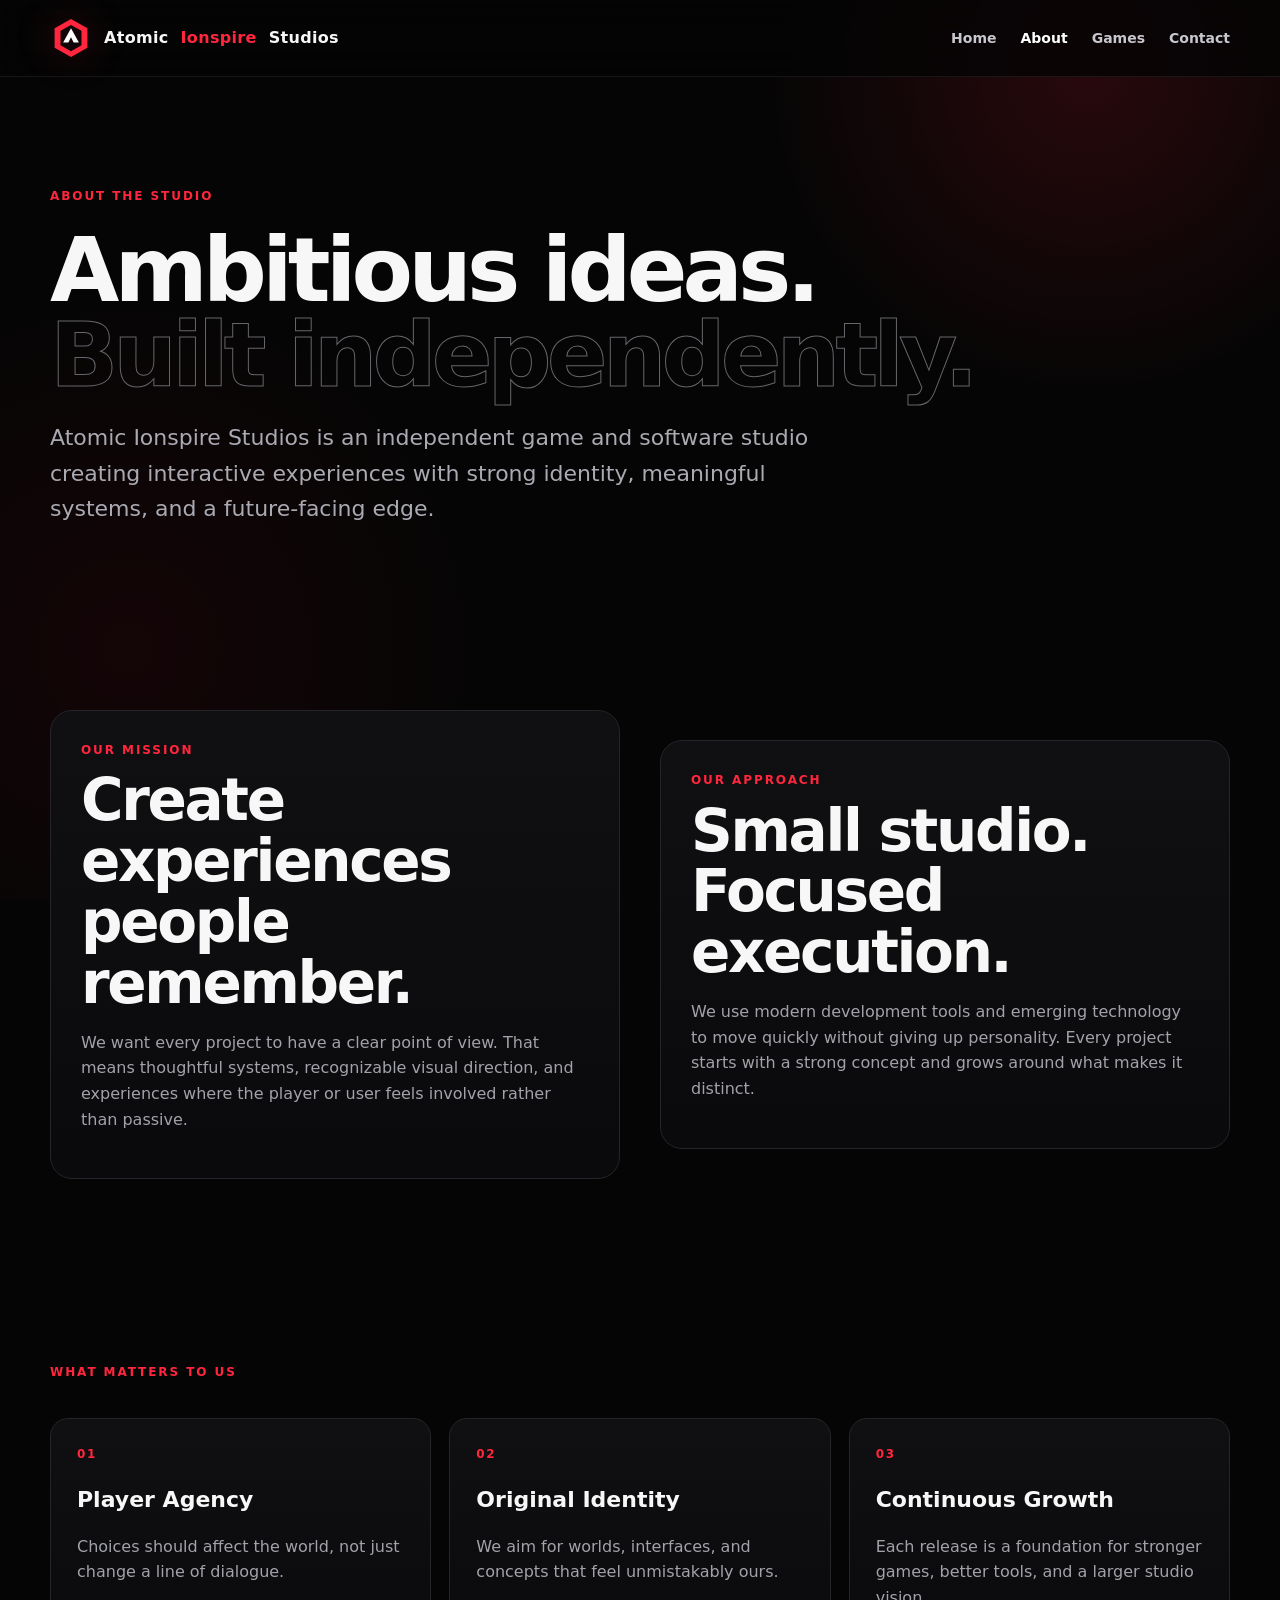
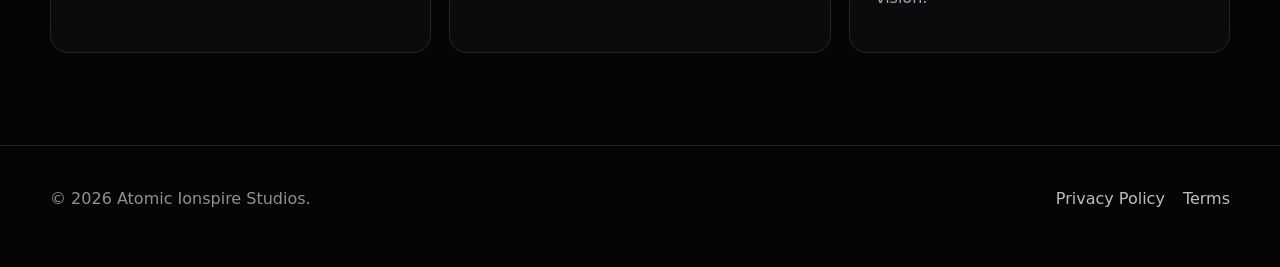
==== about.html @ d5906f51 "Add About page" ====
<!DOCTYPE html><html lang="en"><head><meta charset="UTF-8"><meta name="viewport" content="width=device-width,initial-scale=1"><title>About | Atomic Ionspire Studios</title><link rel="stylesheet" href="styles.css"></head><body><div class="site-bg"></div><div class="grid"></div><nav class="nav"><div class="wrap nav-inner"><a class="brand" href="index.html"><svg class="mark" viewBox="0 0 64 64"><path fill="#ff263d" d="M32 3 57 17v30L32 61 7 47V17L32 3Zm0 9-16 9v22l16 9 16-9V21l-16-9Z"/><path fill="#fff" d="M32 17 44 39h-8l-4-8-4 8h-8l12-22Z"/></svg>Atomic <strong>Ionspire</strong> Studios</a><button class="menu-btn" aria-expanded="false">Menu</button><div class="links"><a href="index.html">Home</a><a class="active" href="about.html">About</a><a href="games.html">Games</a><a href="contact.html">Contact</a></div></div></nav><main><header class="page-hero"><div class="wrap reveal"><div class="kicker">About the studio</div><h1>Ambitious ideas.<br><span class="stroke">Built independently.</span></h1><p class="lead">Atomic Ionspire Studios is an independent game and software studio creating interactive experiences with strong identity, meaningful systems, and a future-facing edge.</p></div></header><section class="section"><div class="wrap feature"><div class="panel reveal"><div class="kicker">Our mission</div><h2 class="title">Create experiences people remember.</h2><p class="muted">We want every project to have a clear point of view. That means thoughtful systems, recognizable visual direction, and experiences where the player or user feels involved rather than passive.</p></div><div class="panel reveal"><div class="kicker">Our approach</div><h2 class="title">Small studio. Focused execution.</h2><p class="muted">We use modern development tools and emerging technology to move quickly without giving up personality. Every project starts with a strong concept and grows around what makes it distinct.</p></div></div></section><section class="section"><div class="wrap"><div class="kicker reveal">What matters to us</div><div class="cards"><article class="card reveal"><div class="num">01</div><h3>Player Agency</h3><p class="muted">Choices should affect the world, not just change a line of dialogue.</p></article><article class="card reveal"><div class="num">02</div><h3>Original Identity</h3><p class="muted">We aim for worlds, interfaces, and concepts that feel unmistakably ours.</p></article><article class="card reveal"><div class="num">03</div><h3>Continuous Growth</h3><p class="muted">Each release is a foundation for stronger games, better tools, and a larger studio vision.</p></article></div></div></section></main><footer class="footer"><div class="wrap footer-grid"><div>© <span data-year>2026</span> Atomic Ionspire Studios.</div><div class="footer-links"><a href="privacy.html">Privacy Policy</a><a href="terms.html">Terms</a></div></div></footer><script src="script.js"></script></body></html>
---- styles.css ----
*{box-sizing:border-box}html{scroll-behavior:smooth}body{margin:0;background:#050505;color:#f7f7f7;font-family:Inter,ui-sans-serif,system-ui,-apple-system,BlinkMacSystemFont,"Segoe UI",sans-serif;line-height:1.6;overflow-x:hidden}a{color:inherit}.site-bg{position:fixed;inset:0;z-index:-3;background:radial-gradient(circle at 85% 8%,rgba(255,32,56,.14),transparent 24%),radial-gradient(circle at 10% 72%,rgba(130,0,18,.12),transparent 28%),#050505}.grid{position:fixed;inset:0;z-index:-2;opacity:.13;background-image:linear-gradient(rgba(255,255,255,.05) 1px,transparent 1px),linear-gradient(90deg,rgba(255,255,255,.05) 1px,transparent 1px);background-size:46px 46px;mask-image:linear-gradient(to bottom,#000,transparent 90%)}.wrap{width:min(1180px,calc(100% - 40px));margin:auto}.nav{position:sticky;top:0;z-index:50;background:rgba(5,5,5,.78);backdrop-filter:blur(18px);border-bottom:1px solid rgba(255,255,255,.07)}.nav-inner{height:76px;display:flex;align-items:center;justify-content:space-between;gap:24px}.brand{display:flex;align-items:center;gap:12px;text-decoration:none;font-weight:900;letter-spacing:.02em}.brand strong{color:#ff263d}.mark{width:42px;height:42px;filter:drop-shadow(0 0 18px rgba(255,38,61,.28))}.links{display:flex;align-items:center;gap:24px}.links a{text-decoration:none;color:#c7c7cd;font-size:14px;font-weight:750}.links a:hover,.links a.active{color:#fff}.menu-btn{display:none;border:1px solid #2a2a2f;background:#111;color:#fff;border-radius:10px;padding:10px 12px}.hero{min-height:calc(100vh - 76px);display:grid;align-items:center;padding:90px 0}.hero-grid{display:grid;grid-template-columns:1.16fr .84fr;gap:58px;align-items:center}.eyebrow{display:inline-flex;gap:9px;align-items:center;border:1px solid #4b141c;background:#16080b;color:#ff8f9d;border-radius:999px;padding:7px 11px;font-size:12px;font-weight:900;letter-spacing:.14em;text-transform:uppercase}.dot{width:7px;height:7px;border-radius:50%;background:#ff263d;box-shadow:0 0 14px #ff263d}.hero h1,.page-hero h1{font-size:clamp(52px,7vw,92px);line-height:.95;letter-spacing:-.055em;margin:22px 0}.stroke{color:transparent;-webkit-text-stroke:1px #66666c}.lead{font-size:clamp(18px,2vw,22px);color:#aaaab2;max-width:720px}.actions{display:flex;gap:14px;flex-wrap:wrap;margin-top:32px}.btn{display:inline-flex;align-items:center;justify-content:center;padding:14px 20px;border-radius:10px;text-decoration:none;font-weight:850;transition:.2s ease}.btn-primary{background:linear-gradient(135deg,#ff263d,#b0001b);box-shadow:0 12px 36px rgba(255,38,61,.18)}.btn-ghost{border:1px solid #2d2d31;background:#0d0d0f}.btn:hover{transform:translateY(-2px)}.orbital{position:relative;min-height:490px;border:1px solid #2e1116;background:linear-gradient(180deg,#111114,#09090b);border-radius:28px;overflow:hidden;box-shadow:0 24px 70px rgba(0,0,0,.46)}.orbital:before,.orbital:after{content:"";position:absolute;border:1px solid rgba(255,64,86,.22);border-radius:50%;inset:12%}.orbital:after{inset:24%;animation:spin 18s linear infinite}.planet{position:absolute;width:230px;height:230px;border-radius:50%;left:50%;top:50%;transform:translate(-50%,-50%);background:radial-gradient(circle at 34% 30%,#ff6678 0 8%,#b60d25 18%,#36060e 42%,#050505 70%);box-shadow:0 0 90px rgba(255,38,61,.28),inset -26px -20px 50px #000;animation:float 5s ease-in-out infinite}.orbit-chip{position:absolute;padding:10px 13px;background:#0d0d10;border:1px solid #2c2c31;border-radius:10px;color:#c9c9ce;font-size:12px;box-shadow:0 12px 30px rgba(0,0,0,.25)}.c1{top:14%;left:8%}.c2{right:7%;top:26%}.c3{left:12%;bottom:15%}.c4{right:9%;bottom:11%}.section{padding:92px 0}.kicker{color:#ff263d;font-size:12px;font-weight:900;letter-spacing:.16em;text-transform:uppercase}.title{font-size:clamp(34px,5vw,58px);line-height:1.05;letter-spacing:-.04em;margin:10px 0 16px}.muted{color:#a2a2aa}.cards{display:grid;grid-template-columns:repeat(3,1fr);gap:18px;margin-top:36px}.card{background:linear-gradient(180deg,#101012,#0a0a0c);border:1px solid #252529;border-radius:18px;padding:26px;transition:.25s ease}.card:hover{transform:translateY(-5px);border-color:#5d1721}.card .num{color:#ff263d;font-weight:900;letter-spacing:.14em;font-size:12px}.card h3{font-size:22px;margin:18px 0 8px}.page-hero{padding:110px 0 70px}.page-hero .lead{max-width:800px}.feature{display:grid;grid-template-columns:1fr 1fr;gap:40px;align-items:center}.panel{background:linear-gradient(180deg,#101012,#0a0a0c);border:1px solid #252529;border-radius:22px;padding:30px}.game-art{min-height:420px;border-radius:20px;border:1px solid #2d2d31;display:grid;place-items:center;background:radial-gradient(circle at 50% 45%,rgba(255,38,61,.2),transparent 24%),#0b0b0d;position:relative;overflow:hidden}.game-art:before{content:"";position:absolute;inset:0;background:linear-gradient(transparent 95%,rgba(255,255,255,.05) 95%),linear-gradient(90deg,transparent 95%,rgba(255,255,255,.05) 95%);background-size:32px 32px;opacity:.12}.game-earth{width:250px;height:250px;border-radius:50%;background:radial-gradient(circle at 35% 30%,#f55a6d 0 8%,#a50f22 18%,#29070c 44%,#080808 70%);box-shadow:0 0 90px rgba(255,38,61,.25);position:relative;animation:float 5s ease-in-out infinite}.game-earth:after{content:"PARALLEL EARTH";position:absolute;left:50%;top:50%;transform:translate(-50%,-50%);white-space:nowrap;font-weight:950;letter-spacing:.18em;text-shadow:0 3px 18px #000}.pill-row{display:flex;gap:8px;flex-wrap:wrap;margin-top:20px}.pill{border:1px solid #442029;background:#14090c;color:#ffc3cb;border-radius:999px;padding:7px 10px;font-size:12px;font-weight:800}.timeline{display:grid;gap:16px;margin-top:30px}.timeline-item{display:grid;grid-template-columns:90px 1fr;gap:20px;padding:20px 0;border-bottom:1px solid #202024}.timeline-item strong{color:#ff5368}.contact-grid{display:grid;grid-template-columns:1fr 1fr;gap:24px}.contact-card{padding:28px;border:1px solid #2a2a2f;border-radius:18px;background:#0d0d0f}.cta{border:1px solid #3a1219;border-radius:24px;padding:48px;background:linear-gradient(135deg,#16090c,#09090b 62%);display:flex;justify-content:space-between;gap:30px;align-items:center}.footer{border-top:1px solid #202024;padding:40px 0 55px;color:#8f8f97}.footer-grid{display:flex;justify-content:space-between;gap:30px;align-items:flex-start}.footer-links{display:flex;gap:18px;flex-wrap:wrap}.footer-links a{text-decoration:none;color:#bcbcc3}.reveal{opacity:0;transform:translateY(22px);transition:opacity .7s ease,transform .7s ease}.reveal.show{opacity:1;transform:none}.pulse{animation:pulse 2.4s ease-in-out infinite}@keyframes spin{to{transform:rotate(360deg)}}@keyframes float{50%{transform:translate(-50%,-53%) scale(1.02)}}@keyframes pulse{50%{box-shadow:0 0 30px rgba(255,38,61,.22)}}@media(prefers-reduced-motion:reduce){*{animation:none!important;transition:none!important}.reveal{opacity:1;transform:none}}@media(max-width:860px){.hero-grid,.feature,.contact-grid{grid-template-columns:1fr}.cards{grid-template-columns:1fr}.links{display:none;position:absolute;top:76px;left:0;right:0;background:#09090b;border-bottom:1px solid #242428;padding:18px 20px;flex-direction:column;align-items:flex-start}.links.open{display:flex}.menu-btn{display:block}.orbital{min-height:400px}.footer-grid,.cta{flex-direction:column;align-items:flex-start}}
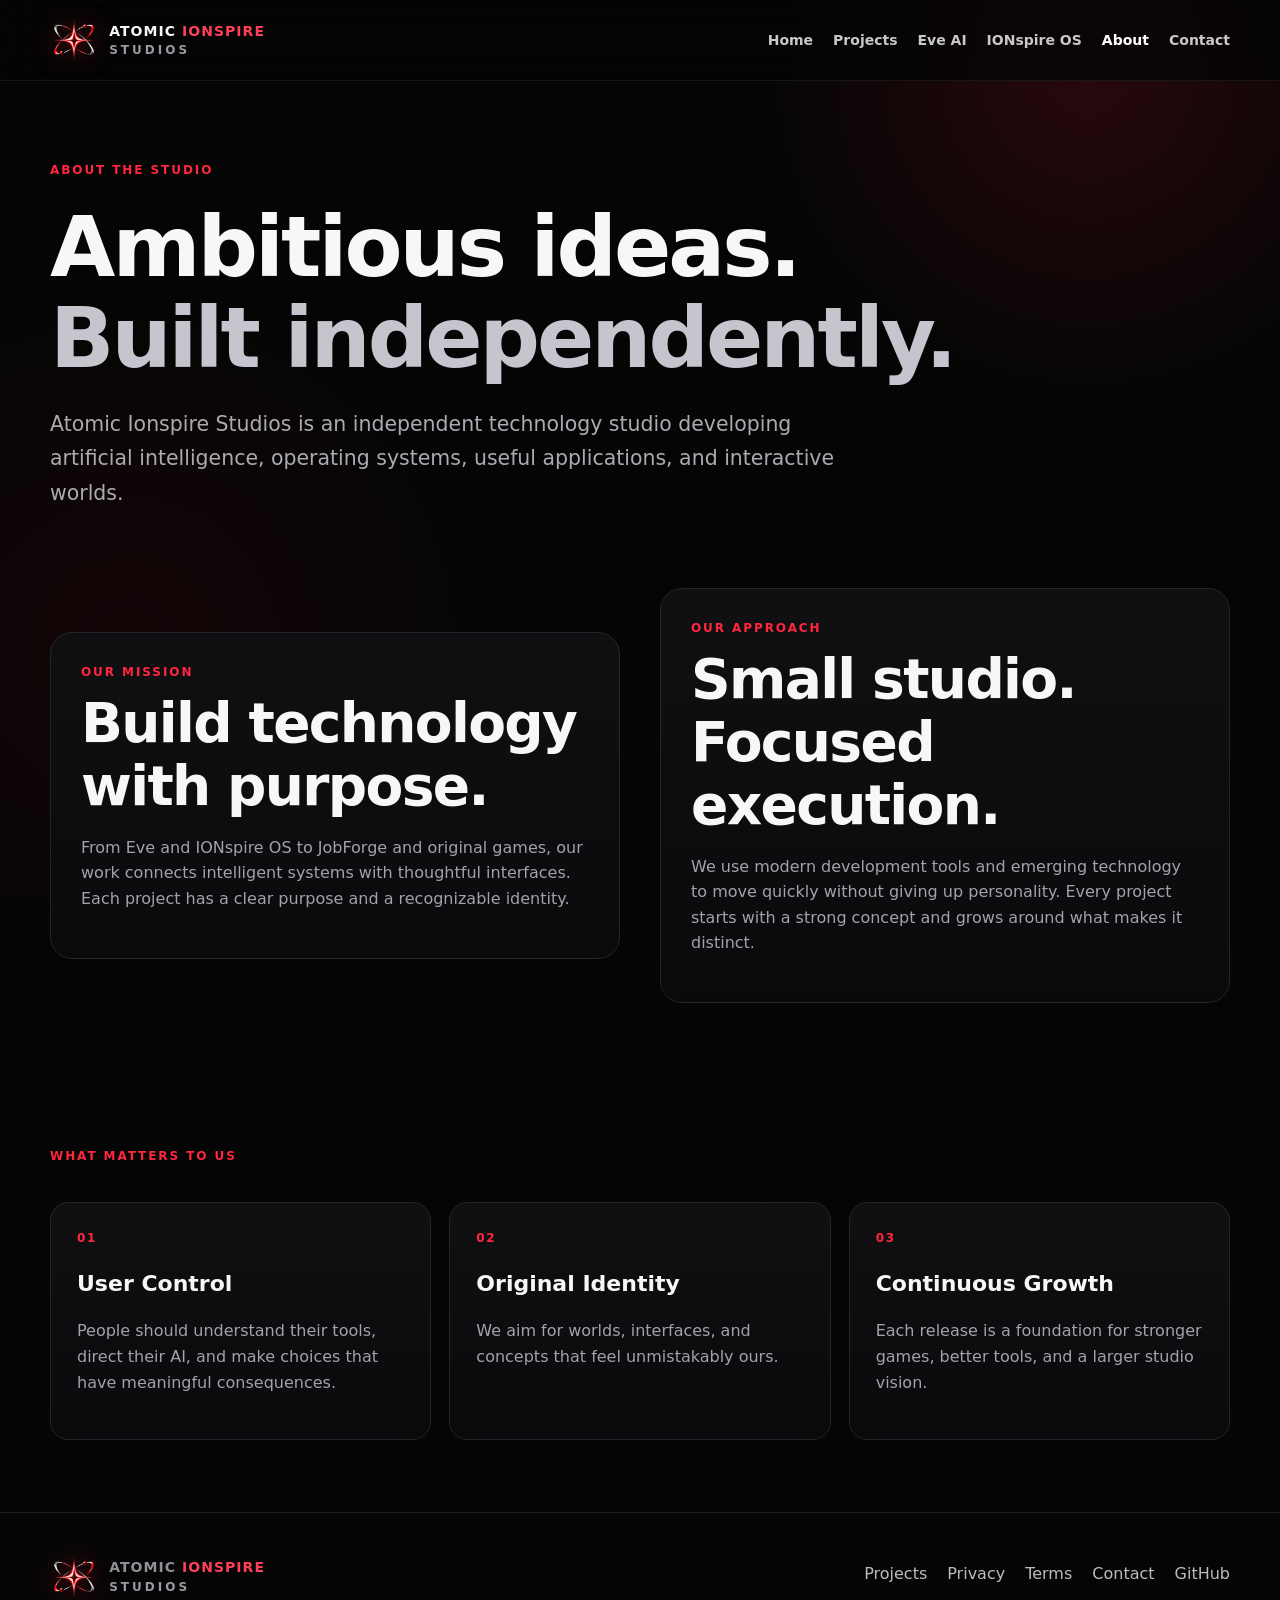
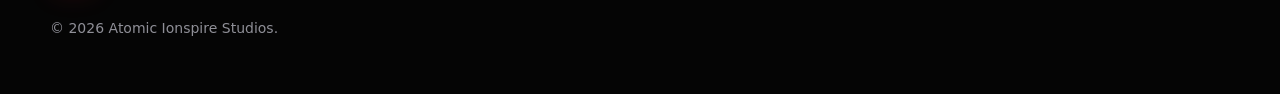
==== commit 2df7a543: "Restore complete logo and unify responsive branding across all pages" ====
--- a/about.html
+++ b/about.html
@@ -1 +1,109 @@
-<!DOCTYPE html><html lang="en"><head><meta charset="UTF-8"><meta name="viewport" content="width=device-width,initial-scale=1"><title>About | Atomic Ionspire Studios</title><link rel="stylesheet" href="styles.css"></head><body><div class="site-bg"></div><div class="grid"></div><nav class="nav"><div class="wrap nav-inner"><a class="brand" href="index.html"><svg class="mark" viewBox="0 0 64 64"><path fill="#ff263d" d="M32 3 57 17v30L32 61 7 47V17L32 3Zm0 9-16 9v22l16 9 16-9V21l-16-9Z"/><path fill="#fff" d="M32 17 44 39h-8l-4-8-4 8h-8l12-22Z"/></svg>Atomic <strong>Ionspire</strong> Studios</a><button class="menu-btn" aria-expanded="false">Menu</button><div class="links"><a href="index.html">Home</a><a class="active" href="about.html">About</a><a href="games.html">Games</a><a href="contact.html">Contact</a></div></div></nav><main><header class="page-hero"><div class="wrap reveal"><div class="kicker">About the studio</div><h1>Ambitious ideas.<br><span class="stroke">Built independently.</span></h1><p class="lead">Atomic Ionspire Studios is an independent game and software studio creating interactive experiences with strong identity, meaningful systems, and a future-facing edge.</p></div></header><section class="section"><div class="wrap feature"><div class="panel reveal"><div class="kicker">Our mission</div><h2 class="title">Create experiences people remember.</h2><p class="muted">We want every project to have a clear point of view. That means thoughtful systems, recognizable visual direction, and experiences where the player or user feels involved rather than passive.</p></div><div class="panel reveal"><div class="kicker">Our approach</div><h2 class="title">Small studio. Focused execution.</h2><p class="muted">We use modern development tools and emerging technology to move quickly without giving up personality. Every project starts with a strong concept and grows around what makes it distinct.</p></div></div></section><section class="section"><div class="wrap"><div class="kicker reveal">What matters to us</div><div class="cards"><article class="card reveal"><div class="num">01</div><h3>Player Agency</h3><p class="muted">Choices should affect the world, not just change a line of dialogue.</p></article><article class="card reveal"><div class="num">02</div><h3>Original Identity</h3><p class="muted">We aim for worlds, interfaces, and concepts that feel unmistakably ours.</p></article><article class="card reveal"><div class="num">03</div><h3>Continuous Growth</h3><p class="muted">Each release is a foundation for stronger games, better tools, and a larger studio vision.</p></article></div></div></section></main><footer class="footer"><div class="wrap footer-grid"><div>© <span data-year>2026</span> Atomic Ionspire Studios.</div><div class="footer-links"><a href="privacy.html">Privacy Policy</a><a href="terms.html">Terms</a></div></div></footer><script src="script.js"></script></body></html>+<!DOCTYPE html>
+<html lang="en">
+<head>
+<meta charset="UTF-8">
+<meta name="viewport" content="width=device-width,initial-scale=1">
+<title>About | Atomic Ionspire Studios</title>
+<meta name="theme-color" content="#050505">
+<link rel="icon" href="assets/ionstar-v3.png" type="image/png">
+<link rel="apple-touch-icon" href="assets/ionstar-v3.png">
+<link rel="stylesheet" href="styles.css?v=3.0.1">
+<link rel="canonical" href="https://atomicionspire.com/about.html">
+<meta name="description" content="Meet Atomic Ionspire Studios, an independent technology studio developing AI, operating systems, applications, and interactive worlds.">
+</head>
+<body data-site-version="3.0.1">
+<a class="skip-link" href="#main-content">Skip to content</a>
+<div class="site-bg">
+</div>
+<div class="grid">
+</div>
+<nav class="nav" aria-label="Main navigation">
+<div class="wrap nav-inner">
+<a class="brand" href="index.html?v=3.0.1" aria-label="Atomic Ionspire Studios home">
+<img class="brand-mark" src="assets/ionstar-v3.png" width="1254" height="1254" alt="">
+<span class="brand-copy">ATOMIC <strong>IONSPIRE</strong>
+<small>STUDIOS</small>
+</span>
+</a>
+<button class="menu-btn" type="button" aria-controls="primary-links" aria-expanded="false">Menu</button>
+<div class="links" id="primary-links">
+<a href="index.html?v=3.0.1">Home</a>
+<a href="projects.html?v=3.0.1">Projects</a>
+<a href="eve.html?v=3.0.1">Eve AI</a>
+<a href="ionspire-os.html?v=3.0.1">IONspire OS</a>
+<a class="active" aria-current="page" href="about.html?v=3.0.1">About</a>
+<a href="contact.html?v=3.0.1">Contact</a>
+</div>
+</div>
+</nav>
+<main id="main-content">
+<header class="page-hero">
+<div class="wrap reveal">
+<div class="kicker">About the studio</div>
+<h1>Ambitious ideas.<br>
+<span class="stroke">Built independently.</span>
+</h1>
+<p class="lead">Atomic Ionspire Studios is an independent technology studio developing artificial intelligence, operating systems, useful applications, and interactive worlds.</p>
+</div>
+</header>
+<section class="section">
+<div class="wrap feature">
+<div class="panel reveal">
+<div class="kicker">Our mission</div>
+<h2 class="title">Build technology with purpose.</h2>
+<p class="muted">From Eve and IONspire OS to JobForge and original games, our work connects intelligent systems with thoughtful interfaces. Each project has a clear purpose and a recognizable identity.</p>
+</div>
+<div class="panel reveal">
+<div class="kicker">Our approach</div>
+<h2 class="title">Small studio. Focused execution.</h2>
+<p class="muted">We use modern development tools and emerging technology to move quickly without giving up personality. Every project starts with a strong concept and grows around what makes it distinct.</p>
+</div>
+</div>
+</section>
+<section class="section">
+<div class="wrap">
+<div class="kicker reveal">What matters to us</div>
+<div class="cards">
+<article class="card reveal">
+<div class="num">01</div>
+<h3>User Control</h3>
+<p class="muted">People should understand their tools, direct their AI, and make choices that have meaningful consequences.</p>
+</article>
+<article class="card reveal">
+<div class="num">02</div>
+<h3>Original Identity</h3>
+<p class="muted">We aim for worlds, interfaces, and concepts that feel unmistakably ours.</p>
+</article>
+<article class="card reveal">
+<div class="num">03</div>
+<h3>Continuous Growth</h3>
+<p class="muted">Each release is a foundation for stronger games, better tools, and a larger studio vision.</p>
+</article>
+</div>
+</div>
+</section>
+</main>
+<footer class="footer">
+<div class="wrap footer-grid">
+<div>
+<a class="brand footer-brand" href="index.html?v=3.0.1" aria-label="Atomic Ionspire Studios home">
+<img class="brand-mark" src="assets/ionstar-v3.png" width="1254" height="1254" alt="">
+<span class="brand-copy">ATOMIC <strong>IONSPIRE</strong>
+<small>STUDIOS</small>
+</span>
+</a>
+<div class="copyright">© <span data-year>2026</span> Atomic Ionspire Studios.</div>
+</div>
+<div class="footer-links">
+<a href="projects.html?v=3.0.1">Projects</a>
+<a href="privacy.html?v=3.0.1">Privacy</a>
+<a href="terms.html?v=3.0.1">Terms</a>
+<a href="contact.html?v=3.0.1">Contact</a>
+<a href="https://github.com/atomicionspire">GitHub</a>
+</div>
+</div>
+</footer>
+<script src="script.js?v=3.0.1" defer>
+</script>
+</body>
+</html>
--- a/styles.css
+++ b/styles.css
@@ -1 +1,330 @@
-*{box-sizing:border-box}html{scroll-behavior:smooth}body{margin:0;background:#050505;color:#f7f7f7;font-family:Inter,ui-sans-serif,system-ui,-apple-system,BlinkMacSystemFont,"Segoe UI",sans-serif;line-height:1.6;overflow-x:hidden}a{color:inherit}.site-bg{position:fixed;inset:0;z-index:-3;background:radial-gradient(circle at 85% 8%,rgba(255,32,56,.14),transparent 24%),radial-gradient(circle at 10% 72%,rgba(130,0,18,.12),transparent 28%),#050505}.grid{position:fixed;inset:0;z-index:-2;opacity:.13;background-image:linear-gradient(rgba(255,255,255,.05) 1px,transparent 1px),linear-gradient(90deg,rgba(255,255,255,.05) 1px,transparent 1px);background-size:46px 46px;mask-image:linear-gradient(to bottom,#000,transparent 90%)}.wrap{width:min(1180px,calc(100% - 40px));margin:auto}.nav{position:sticky;top:0;z-index:50;background:rgba(5,5,5,.78);backdrop-filter:blur(18px);border-bottom:1px solid rgba(255,255,255,.07)}.nav-inner{height:76px;display:flex;align-items:center;justify-content:space-between;gap:24px}.brand{display:flex;align-items:center;gap:12px;text-decoration:none;font-weight:900;letter-spacing:.02em}.brand strong{color:#ff263d}.mark{width:42px;height:42px;filter:drop-shadow(0 0 18px rgba(255,38,61,.28))}.links{display:flex;align-items:center;gap:24px}.links a{text-decoration:none;color:#c7c7cd;font-size:14px;font-weight:750}.links a:hover,.links a.active{color:#fff}.menu-btn{display:none;border:1px solid #2a2a2f;background:#111;color:#fff;border-radius:10px;padding:10px 12px}.hero{min-height:calc(100vh - 76px);display:grid;align-items:center;padding:90px 0}.hero-grid{display:grid;grid-template-columns:1.16fr .84fr;gap:58px;align-items:center}.eyebrow{display:inline-flex;gap:9px;align-items:center;border:1px solid #4b141c;background:#16080b;color:#ff8f9d;border-radius:999px;padding:7px 11px;font-size:12px;font-weight:900;letter-spacing:.14em;text-transform:uppercase}.dot{width:7px;height:7px;border-radius:50%;background:#ff263d;box-shadow:0 0 14px #ff263d}.hero h1,.page-hero h1{font-size:clamp(52px,7vw,92px);line-height:.95;letter-spacing:-.055em;margin:22px 0}.stroke{color:transparent;-webkit-text-stroke:1px #66666c}.lead{font-size:clamp(18px,2vw,22px);color:#aaaab2;max-width:720px}.actions{display:flex;gap:14px;flex-wrap:wrap;margin-top:32px}.btn{display:inline-flex;align-items:center;justify-content:center;padding:14px 20px;border-radius:10px;text-decoration:none;font-weight:850;transition:.2s ease}.btn-primary{background:linear-gradient(135deg,#ff263d,#b0001b);box-shadow:0 12px 36px rgba(255,38,61,.18)}.btn-ghost{border:1px solid #2d2d31;background:#0d0d0f}.btn:hover{transform:translateY(-2px)}.orbital{position:relative;min-height:490px;border:1px solid #2e1116;background:linear-gradient(180deg,#111114,#09090b);border-radius:28px;overflow:hidden;box-shadow:0 24px 70px rgba(0,0,0,.46)}.orbital:before,.orbital:after{content:"";position:absolute;border:1px solid rgba(255,64,86,.22);border-radius:50%;inset:12%}.orbital:after{inset:24%;animation:spin 18s linear infinite}.planet{position:absolute;width:230px;height:230px;border-radius:50%;left:50%;top:50%;transform:translate(-50%,-50%);background:radial-gradient(circle at 34% 30%,#ff6678 0 8%,#b60d25 18%,#36060e 42%,#050505 70%);box-shadow:0 0 90px rgba(255,38,61,.28),inset -26px -20px 50px #000;animation:float 5s ease-in-out infinite}.orbit-chip{position:absolute;padding:10px 13px;background:#0d0d10;border:1px solid #2c2c31;border-radius:10px;color:#c9c9ce;font-size:12px;box-shadow:0 12px 30px rgba(0,0,0,.25)}.c1{top:14%;left:8%}.c2{right:7%;top:26%}.c3{left:12%;bottom:15%}.c4{right:9%;bottom:11%}.section{padding:92px 0}.kicker{color:#ff263d;font-size:12px;font-weight:900;letter-spacing:.16em;text-transform:uppercase}.title{font-size:clamp(34px,5vw,58px);line-height:1.05;letter-spacing:-.04em;margin:10px 0 16px}.muted{color:#a2a2aa}.cards{display:grid;grid-template-columns:repeat(3,1fr);gap:18px;margin-top:36px}.card{background:linear-gradient(180deg,#101012,#0a0a0c);border:1px solid #252529;border-radius:18px;padding:26px;transition:.25s ease}.card:hover{transform:translateY(-5px);border-color:#5d1721}.card .num{color:#ff263d;font-weight:900;letter-spacing:.14em;font-size:12px}.card h3{font-size:22px;margin:18px 0 8px}.page-hero{padding:110px 0 70px}.page-hero .lead{max-width:800px}.feature{display:grid;grid-template-columns:1fr 1fr;gap:40px;align-items:center}.panel{background:linear-gradient(180deg,#101012,#0a0a0c);border:1px solid #252529;border-radius:22px;padding:30px}.game-art{min-height:420px;border-radius:20px;border:1px solid #2d2d31;display:grid;place-items:center;background:radial-gradient(circle at 50% 45%,rgba(255,38,61,.2),transparent 24%),#0b0b0d;position:relative;overflow:hidden}.game-art:before{content:"";position:absolute;inset:0;background:linear-gradient(transparent 95%,rgba(255,255,255,.05) 95%),linear-gradient(90deg,transparent 95%,rgba(255,255,255,.05) 95%);background-size:32px 32px;opacity:.12}.game-earth{width:250px;height:250px;border-radius:50%;background:radial-gradient(circle at 35% 30%,#f55a6d 0 8%,#a50f22 18%,#29070c 44%,#080808 70%);box-shadow:0 0 90px rgba(255,38,61,.25);position:relative;animation:float 5s ease-in-out infinite}.game-earth:after{content:"PARALLEL EARTH";position:absolute;left:50%;top:50%;transform:translate(-50%,-50%);white-space:nowrap;font-weight:950;letter-spacing:.18em;text-shadow:0 3px 18px #000}.pill-row{display:flex;gap:8px;flex-wrap:wrap;margin-top:20px}.pill{border:1px solid #442029;background:#14090c;color:#ffc3cb;border-radius:999px;padding:7px 10px;font-size:12px;font-weight:800}.timeline{display:grid;gap:16px;margin-top:30px}.timeline-item{display:grid;grid-template-columns:90px 1fr;gap:20px;padding:20px 0;border-bottom:1px solid #202024}.timeline-item strong{color:#ff5368}.contact-grid{display:grid;grid-template-columns:1fr 1fr;gap:24px}.contact-card{padding:28px;border:1px solid #2a2a2f;border-radius:18px;background:#0d0d0f}.cta{border:1px solid #3a1219;border-radius:24px;padding:48px;background:linear-gradient(135deg,#16090c,#09090b 62%);display:flex;justify-content:space-between;gap:30px;align-items:center}.footer{border-top:1px solid #202024;padding:40px 0 55px;color:#8f8f97}.footer-grid{display:flex;justify-content:space-between;gap:30px;align-items:flex-start}.footer-links{display:flex;gap:18px;flex-wrap:wrap}.footer-links a{text-decoration:none;color:#bcbcc3}.reveal{opacity:0;transform:translateY(22px);transition:opacity .7s ease,transform .7s ease}.reveal.show{opacity:1;transform:none}.pulse{animation:pulse 2.4s ease-in-out infinite}@keyframes spin{to{transform:rotate(360deg)}}@keyframes float{50%{transform:translate(-50%,-53%) scale(1.02)}}@keyframes pulse{50%{box-shadow:0 0 30px rgba(255,38,61,.22)}}@media(prefers-reduced-motion:reduce){*{animation:none!important;transition:none!important}.reveal{opacity:1;transform:none}}@media(max-width:860px){.hero-grid,.feature,.contact-grid{grid-template-columns:1fr}.cards{grid-template-columns:1fr}.links{display:none;position:absolute;top:76px;left:0;right:0;background:#09090b;border-bottom:1px solid #242428;padding:18px 20px;flex-direction:column;align-items:flex-start}.links.open{display:flex}.menu-btn{display:block}.orbital{min-height:400px}.footer-grid,.cta{flex-direction:column;align-items:flex-start}}+*{box-sizing:border-box}
+html{scroll-behavior:smooth}
+body{margin:0;background:#050505;color:#f7f7f7;font-family:Inter,ui-sans-serif,system-ui,-apple-system,BlinkMacSystemFont,"Segoe UI",sans-serif;line-height:1.6;overflow-x:hidden}
+a{color:inherit}
+.site-bg{position:fixed;inset:0;z-index:-3;background:radial-gradient(circle at 85% 8%,rgba(255,32,56,.14),transparent 24%),radial-gradient(circle at 10% 72%,rgba(130,0,18,.12),transparent 28%),#050505}
+.grid{position:fixed;inset:0;z-index:-2;opacity:.13;background-image:linear-gradient(rgba(255,255,255,.05) 1px,transparent 1px),linear-gradient(90deg,rgba(255,255,255,.05) 1px,transparent 1px);background-size:46px 46px;mask-image:linear-gradient(to bottom,#000,transparent 90%)}
+.wrap{width:min(1180px,calc(100% - 40px));margin:auto}
+.nav{position:sticky;top:0;z-index:50;background:rgba(5,5,5,.78);backdrop-filter:blur(18px);border-bottom:1px solid rgba(255,255,255,.07)}
+.nav-inner{height:76px;display:flex;align-items:center;justify-content:space-between;gap:24px}
+.brand{display:flex;align-items:center;gap:12px;text-decoration:none;font-weight:900;letter-spacing:.02em}
+.brand strong{color:#ff263d}
+.mark{width:42px;height:42px;filter:drop-shadow(0 0 18px rgba(255,38,61,.28))}
+.links{display:flex;align-items:center;gap:24px}
+.links a{text-decoration:none;color:#c7c7cd;font-size:14px;font-weight:750}
+.links a:hover,.links a.active{color:#fff}
+.menu-btn{display:none;border:1px solid #2a2a2f;background:#111;color:#fff;border-radius:10px;padding:10px 12px}
+.hero{min-height:calc(100vh - 76px);display:grid;align-items:center;padding:90px 0}
+.hero-grid{display:grid;grid-template-columns:1.16fr .84fr;gap:58px;align-items:center}
+.eyebrow{display:inline-flex;gap:9px;align-items:center;border:1px solid #4b141c;background:#16080b;color:#ff8f9d;border-radius:999px;padding:7px 11px;font-size:12px;font-weight:900;letter-spacing:.14em;text-transform:uppercase}
+.dot{width:7px;height:7px;border-radius:50%;background:#ff263d;box-shadow:0 0 14px #ff263d}
+.hero h1,.page-hero h1{font-size:clamp(52px,7vw,92px);line-height:.95;letter-spacing:-.055em;margin:22px 0}
+.stroke{color:transparent;-webkit-text-stroke:1px #66666c}
+.lead{font-size:clamp(18px,2vw,22px);color:#aaaab2;max-width:720px}
+.actions{display:flex;gap:14px;flex-wrap:wrap;margin-top:32px}
+.btn{display:inline-flex;align-items:center;justify-content:center;padding:14px 20px;border-radius:10px;text-decoration:none;font-weight:850;transition:.2s ease}
+.btn-primary{background:linear-gradient(135deg,#ff263d,#b0001b);box-shadow:0 12px 36px rgba(255,38,61,.18)}
+.btn-ghost{border:1px solid #2d2d31;background:#0d0d0f}
+.btn:hover{transform:translateY(-2px)}
+.orbital{position:relative;min-height:490px;border:1px solid #2e1116;background:linear-gradient(180deg,#111114,#09090b);border-radius:28px;overflow:hidden;box-shadow:0 24px 70px rgba(0,0,0,.46)}
+.orbital:before,.orbital:after{content:"";position:absolute;border:1px solid rgba(255,64,86,.22);border-radius:50%;inset:12%}
+.orbital:after{inset:24%;animation:spin 18s linear infinite}
+.planet{position:absolute;width:230px;height:230px;border-radius:50%;left:50%;top:50%;transform:translate(-50%,-50%);background:radial-gradient(circle at 34% 30%,#ff6678 0 8%,#b60d25 18%,#36060e 42%,#050505 70%);box-shadow:0 0 90px rgba(255,38,61,.28),inset -26px -20px 50px #000;animation:gameFloat 5s ease-in-out infinite}
+.orbit-chip{position:absolute;padding:10px 13px;background:#0d0d10;border:1px solid #2c2c31;border-radius:10px;color:#c9c9ce;font-size:12px;box-shadow:0 12px 30px rgba(0,0,0,.25)}
+.c1{top:14%;left:8%}
+.c2{right:7%;top:26%}
+.c3{left:12%;bottom:15%}
+.c4{right:9%;bottom:11%}
+.section{padding:92px 0}
+.kicker{color:#ff263d;font-size:12px;font-weight:900;letter-spacing:.16em;text-transform:uppercase}
+.title{font-size:clamp(34px,5vw,58px);line-height:1.05;letter-spacing:-.04em;margin:10px 0 16px}
+.muted{color:#a2a2aa}
+.cards{display:grid;grid-template-columns:repeat(3,1fr);gap:18px;margin-top:36px}
+.card{background:linear-gradient(180deg,#101012,#0a0a0c);border:1px solid #252529;border-radius:18px;padding:26px;transition:.25s ease}
+.card:hover{transform:translateY(-5px);border-color:#5d1721}
+.card .num{color:#ff263d;font-weight:900;letter-spacing:.14em;font-size:12px}
+.card h3{font-size:22px;margin:18px 0 8px}
+.page-hero{padding:110px 0 70px}
+.page-hero .lead{max-width:800px}
+.feature{display:grid;grid-template-columns:1fr 1fr;gap:40px;align-items:center}
+.panel{background:linear-gradient(180deg,#101012,#0a0a0c);border:1px solid #252529;border-radius:22px;padding:30px}
+.game-art{min-height:420px;border-radius:20px;border:1px solid #2d2d31;display:grid;place-items:center;background:radial-gradient(circle at 50% 45%,rgba(255,38,61,.2),transparent 24%),#0b0b0d;position:relative;overflow:hidden}
+.game-art:before{content:"";position:absolute;inset:0;background:linear-gradient(transparent 95%,rgba(255,255,255,.05) 95%),linear-gradient(90deg,transparent 95%,rgba(255,255,255,.05) 95%);background-size:32px 32px;opacity:.12;z-index:0}
+.game-earth{width:250px;height:250px;border-radius:50%;background:radial-gradient(circle at 35% 30%,#f55a6d 0 8%,#a50f22 18%,#29070c 44%,#080808 70%);box-shadow:0 0 90px rgba(255,38,61,.25);position:relative;z-index:2;animation:gameFloat 5s ease-in-out infinite}
+.game-earth:after{content:"PARALLEL EARTH";position:absolute;left:50%;top:50%;transform:translate(-50%,-50%);white-space:nowrap;font-weight:950;letter-spacing:.18em;text-shadow:0 3px 18px #000}
+.president-art{background:radial-gradient(circle at 50% 42%,rgba(255,38,61,.22),transparent 34%),linear-gradient(180deg,#0d1017,#08090c)}
+.president-seal{position:absolute;z-index:4;left:50%;top:50%;width:250px;height:250px;margin-left:-125px;margin-top:-125px;border-radius:50%;border:4px solid #f2f2f4;background:radial-gradient(circle,#18345f 0 45%,#0a162a 46% 61%,#c71f37 62% 68%,#f2f2f4 69% 72%,#10131b 73%);box-shadow:0 0 35px rgba(255,255,255,.18),0 0 90px rgba(255,38,61,.35);animation:presidentFloat 4s ease-in-out infinite}
+.president-seal:before{content:"EXECUTIVE";position:absolute;left:50%;top:30px;transform:translateX(-50%);font-size:11px;font-weight:950;letter-spacing:.25em;color:#fff;text-shadow:0 2px 8px #000}
+.president-seal:after{content:"★";position:absolute;left:50%;bottom:25px;transform:translateX(-50%);font-size:26px;color:#fff;text-shadow:0 0 14px #fff}
+.president-building{position:absolute;z-index:5;left:50%;top:50%;transform:translate(-50%,-35%);width:130px;height:76px;border-bottom:10px solid #fff}
+.president-building:before{content:"";position:absolute;left:8px;right:8px;bottom:10px;height:45px;background:repeating-linear-gradient(90deg,#fff 0 9px,transparent 9px 20px);border-top:10px solid #fff}
+.president-building:after{content:"";position:absolute;left:0;right:0;top:-20px;margin:auto;width:0;height:0;border-left:65px solid transparent;border-right:65px solid transparent;border-bottom:22px solid #fff}
+.president-chip{position:absolute;z-index:6;padding:9px 12px;border:1px solid #4c5364;background:rgba(9,12,19,.94);border-radius:9px;font-size:11px;font-weight:850;letter-spacing:.09em;color:#fff;box-shadow:0 10px 28px rgba(0,0,0,.35);animation:chipDrift 4s ease-in-out infinite}
+.pc1{top:13%;left:7%}
+.pc2{top:23%;right:6%;animation-delay:-1.2s}
+.pc3{bottom:13%;left:10%;animation-delay:-2.1s}
+.pc4{bottom:16%;right:7%;animation-delay:-3s}
+.dungeon-art{background:radial-gradient(circle at 50% 48%,rgba(139,66,255,.32),transparent 38%),linear-gradient(180deg,#0c0812,#07070a)}
+.dungeon-portal{position:absolute;z-index:4;left:50%;top:50%;width:230px;height:300px;margin-left:-115px;margin-top:-150px;border-radius:115px 115px 28px 28px;background:radial-gradient(ellipse at center,#fff 0 5%,#d5b4ff 6% 15%,#9b54ff 16% 29%,#6123bf 30% 46%,#24103e 47% 65%,#09060d 66%);border:4px solid #b77aff;box-shadow:0 0 28px #b77aff,0 0 75px rgba(139,66,255,.75),inset 0 0 45px #000;animation:portalPulse 2.8s ease-in-out infinite}
+.dungeon-portal:before{content:"";position:absolute;inset:14px;border-radius:100px 100px 20px 20px;border:3px solid rgba(245,233,255,.72);box-shadow:0 0 18px rgba(255,255,255,.65),inset 0 0 30px rgba(216,181,255,.55);animation:portalRing 5s ease-in-out infinite}
+.dungeon-portal:after{content:"AI DM";position:absolute;inset:0;display:grid;place-items:center;font-weight:950;font-size:24px;letter-spacing:.2em;color:#fff;text-shadow:0 0 12px #fff,0 0 28px #b77aff,0 4px 18px #000}
+.rune{position:absolute;z-index:6;width:46px;height:46px;border:1px solid rgba(191,145,255,.7);background:rgba(18,9,31,.92);display:grid;place-items:center;transform:rotate(45deg);box-shadow:0 0 22px rgba(122,52,255,.45);animation:runeFloat 5s ease-in-out infinite}
+.rune span{transform:rotate(-45deg);font-weight:900;color:#fff;text-shadow:0 0 10px #b77aff}
+.r1{top:14%;left:12%}
+.r2{top:23%;right:11%;animation-delay:-1.6s}
+.r3{bottom:14%;left:14%;animation-delay:-3.2s}
+.story-card{position:absolute;z-index:7;right:7%;bottom:9%;width:160px;padding:12px;border:1px solid #6e3aa2;background:rgba(12,8,18,.96);border-radius:10px;font-size:10px;line-height:1.4;color:#e4d7f5;box-shadow:0 14px 30px rgba(0,0,0,.4);animation:cardHover 4.5s ease-in-out infinite}
+.story-card strong{display:block;color:#e8cfff;letter-spacing:.1em;margin-bottom:4px}
+.pill-row{display:flex;gap:8px;flex-wrap:wrap;margin-top:20px}
+.pill{border:1px solid #442029;background:#14090c;color:#ffc3cb;border-radius:999px;padding:7px 10px;font-size:12px;font-weight:800}
+.timeline{display:grid;gap:16px;margin-top:30px}
+.timeline-item{display:grid;grid-template-columns:90px 1fr;gap:20px;padding:20px 0;border-bottom:1px solid #202024}
+.timeline-item strong{color:#ff5368}
+.contact-grid{display:grid;grid-template-columns:1fr 1fr;gap:24px}
+.contact-card{padding:28px;border:1px solid #2a2a2f;border-radius:18px;background:#0d0d0f}
+.cta{border:1px solid #3a1219;border-radius:24px;padding:48px;background:linear-gradient(135deg,#16090c,#09090b 62%);display:flex;justify-content:space-between;gap:30px;align-items:center}
+.footer{border-top:1px solid #202024;padding:40px 0 55px;color:#8f8f97}
+.footer-grid{display:flex;justify-content:space-between;gap:30px;align-items:flex-start}
+.footer-links{display:flex;gap:18px;flex-wrap:wrap}
+.footer-links a{text-decoration:none;color:#bcbcc3}
+.reveal{opacity:1;transform:none}
+.reveal.show{opacity:1;transform:none}
+.pulse{animation:pulse 2.4s ease-in-out infinite}
+@keyframes spin{to{transform:rotate(360deg)}
+}
+@keyframes float{50%{transform:translate(-50%,-53%) scale(1.02)}
+}
+@keyframes pulse{50%{box-shadow:0 0 30px rgba(255,38,61,.22)}
+}
+@keyframes presidentFloat{0%,100%{transform:translateY(0) rotate(-1deg)}
+50%{transform:translateY(-12px) rotate(1deg)}
+}
+@keyframes chipDrift{50%{transform:translateY(-8px);border-color:#8b94aa}
+}
+@keyframes portalPulse{0%,100%{transform:scale(1)}
+50%{transform:scale(1.045);box-shadow:0 0 38px #c89aff,0 0 105px rgba(139,66,255,.9),inset 0 0 48px #000}
+}
+@keyframes portalRing{50%{inset:24px;opacity:.55}
+}
+@keyframes runeFloat{50%{transform:translateY(-10px) rotate(55deg)}
+}
+@keyframes cardHover{50%{transform:translateY(-9px) rotate(-1deg)}
+}
+
+/* V2 component styles, shared by all product pages. */
+.brand{gap:10px;text-transform:uppercase;letter-spacing:.1em}
+.brand-mark{width:38px;height:38px;object-fit:contain;filter:drop-shadow(0 0 14px rgba(255,38,61,.45))}
+.brand span{font-size:13px;line-height:1.05}
+.brand small{display:block;font-size:8px;letter-spacing:.38em;color:#999aa3;margin-top:4px}
+.v2-hero{padding-top:70px}
+.brand-stage{min-height:520px;position:relative;display:grid;place-items:center;border:1px solid #2d1117;border-radius:30px;background:radial-gradient(circle at 50% 46%,rgba(255,38,61,.14),transparent 34%),linear-gradient(160deg,#151014,#08080a 70%);overflow:hidden;box-shadow:inset 0 0 90px rgba(255,38,61,.04),0 30px 100px rgba(0,0,0,.45)}
+.brand-stage img{width:min(82%,420px);position:relative;z-index:2;animation:markFloat 6s ease-in-out infinite;filter:drop-shadow(0 0 24px rgba(255,38,61,.35))}
+.stage-rings,.stage-rings:before,.stage-rings:after{position:absolute;content:"";border:1px solid rgba(255,38,61,.2);border-radius:50%;width:76%;height:48%;transform:rotate(-28deg);animation:stageSpin 20s linear infinite}
+.stage-rings:before{width:100%;height:100%;transform:rotate(70deg);border-color:rgba(255,255,255,.13)}
+.stage-rings:after{width:56%;height:140%;transform:rotate(30deg);border-color:rgba(255,38,61,.16)}
+.stage-label{position:absolute;z-index:3;color:#aaaab2;font-size:10px;letter-spacing:.16em;border:1px solid #3a2025;background:#0b0b0d;padding:9px 10px;border-radius:8px}
+.l1{top:15%;left:8%}
+.l2{top:28%;right:7%}
+.l3{bottom:15%;left:12%}
+.signal-row{display:flex;gap:25px;flex-wrap:wrap;margin-top:42px;color:#777780;font-size:12px;letter-spacing:.08em;text-transform:uppercase}
+.signal-row b{display:block;color:#ff4054;font-size:20px;letter-spacing:0}
+.section-head{display:flex;align-items:end;justify-content:space-between;gap:30px}
+.section-head>.lead{font-size:16px;max-width:460px;margin:0}
+.division-grid{display:grid;grid-template-columns:repeat(4,1fr);gap:14px;margin-top:36px}
+.division-card{min-height:280px;padding:24px;border:1px solid #29292e;border-radius:18px;background:linear-gradient(160deg,#111114,#09090b);text-decoration:none;transition:.25s ease;position:relative;overflow:hidden}
+.division-card:hover{transform:translateY(-6px);border-color:#ff263d}
+.division-card.silver:hover{border-color:#bfc3ca}
+.division-card.crimson{background:linear-gradient(160deg,#19090d,#09090b)}
+.division-index{font-size:11px;letter-spacing:.13em;color:#ff6575;font-weight:900}
+.division-icon{font-size:38px;font-weight:950;letter-spacing:-.08em;margin-top:42px;color:#fff}
+.division-card h3{font-size:25px;margin:10px 0 5px}
+.division-card p{color:#9898a2;font-size:14px;margin:0 0 18px}
+.text-link{color:#ff6070;font-weight:850;font-size:13px;text-decoration:none}
+.flagship{padding-top:30px}
+.eve-feature{grid-template-columns:.9fr 1.1fr}
+.eve-visual{height:360px;position:relative;border:1px solid #3b151c;border-radius:18px;display:grid;place-items:center;overflow:hidden;background:radial-gradient(circle,rgba(255,38,61,.2),transparent 42%),#0a0a0c}
+.eve-visual img{width:75%;opacity:.3;filter:blur(1px);animation:spin 24s linear infinite}
+.eve-core{position:absolute;color:#fff;font-weight:950;font-size:46px;letter-spacing:.12em;text-shadow:0 0 25px #ff263d}
+.eve-core span{display:block;font-size:9px;letter-spacing:.32em;color:#ff7180;text-align:center;margin-top:8px}
+.eve-visual i{position:absolute;border:1px solid rgba(255,38,61,.5);border-radius:50%;width:72%;height:36%;transform:rotate(-25deg);animation:spin 12s linear infinite}
+.eve-visual i:nth-of-type(2){transform:rotate(38deg);width:62%;height:90%;animation-direction:reverse}
+.eve-visual i:nth-of-type(3){width:44%;height:24%;transform:rotate(88deg)}
+.project-strip{display:grid;grid-template-columns:repeat(3,1fr);gap:14px;margin-top:36px}
+.project-tile{min-height:260px;padding:26px;border:1px solid #2a2a2f;border-radius:18px;display:flex;flex-direction:column;justify-content:end;text-decoration:none;overflow:hidden;position:relative;background:#0c0c0e}
+.project-tile:before{content:"";position:absolute;inset:0;background:radial-gradient(circle at 50% 30%,rgba(255,38,61,.3),transparent 46%);opacity:.8}
+.project-tile>*{position:relative}
+.project-tile span{font-size:10px;letter-spacing:.18em;color:#ff6372;font-weight:900}
+.project-tile h3{font-size:26px;margin:10px 0 3px}
+.project-tile p{color:#acacb3;margin:0;font-size:14px}
+.project-tile.president:before{background:radial-gradient(circle at 50% 30%,rgba(28,66,126,.38),transparent 48%)}
+.project-tile.dungeon:before{background:radial-gradient(circle at 50% 30%,rgba(133,64,237,.38),transparent 48%)}
+.project-row{display:grid;grid-template-columns:180px 1fr;gap:32px;align-items:center;margin-top:28px}
+.project-symbol{width:150px;height:150px;border-radius:32px;display:grid;place-items:center;font-size:96px;font-weight:950;color:#ff364c;background:radial-gradient(circle,rgba(255,38,61,.27),transparent 65%),#0a0a0c;border:1px solid #5a1c27}
+.os-symbol{font-size:50px;color:#ddd;border-color:#555}
+.project-row h3{font-size:30px;margin:0 0 10px}
+.cards.two{grid-template-columns:repeat(2,1fr)}
+.cards.three{grid-template-columns:repeat(3,1fr)}
+.cards.compact{grid-template-columns:repeat(3,1fr);gap:10px;margin-top:26px}
+.cards.compact .card{padding:18px}
+.cards.compact h3{font-size:17px;margin:0 0 5px}
+.red-dot{color:#ff263d}
+.os-feature{grid-template-columns:1fr 1fr}
+.os-visual{min-height:350px;border-radius:20px;border:1px solid #30343e;position:relative;display:grid;place-items:center;background:linear-gradient(145deg,#11151e,#08090c)}
+.os-visual img{width:62%;opacity:.35}
+.os-window{position:absolute;bottom:12%;right:9%;width:65%;padding:16px;border:1px solid #5a6172;background:rgba(11,13,19,.9);border-radius:10px;box-shadow:0 18px 40px #0008}
+.os-window span{display:inline-block;width:7px;height:7px;border-radius:50%;background:#ff263d;margin-right:5px}
+.os-window b{display:block;margin-top:22px;font-size:14px;letter-spacing:.08em}
+.large{height:440px}
+@keyframes markFloat{50%{transform:translateY(-11px) scale(1.02)}
+}
+@keyframes stageSpin{to{transform:rotate(332deg)}
+}
+
+
+/* Shared V3 layout. Responsive rules belong after component rules. */
+:root { --header-height: 5rem; --accent: #ff4058; }
+html { scroll-padding-top: calc(var(--header-height) + 1rem); }
+body { overflow-x: visible; }
+img { display: block; max-width: 100%; height: auto; }
+button { font: inherit; cursor: pointer; }
+a { text-underline-offset: .2em; }
+a:focus-visible, button:focus-visible { outline: 3px solid #ff8796; outline-offset: 5px; }
+.skip-link { position: absolute; left: 1rem; top: -8rem; z-index: 100; padding: 1rem; background: #fff; color: #111; }
+.skip-link:focus { top: .5rem; }
+.wrap { width: min(1180px, calc(100% - 2.5rem)); }
+.nav-inner { height: auto; min-height: var(--header-height); gap: 1.25rem; padding-block: .7rem; }
+.brand { min-width: 0; gap: .7rem; flex-shrink: 1; letter-spacing: .065em; }
+.brand-mark { width: 3rem; height: 3rem; object-fit: contain; flex: 0 0 3rem; }
+.brand .brand-copy { font-size: .875rem; line-height: 1.4; min-width: 0; overflow-wrap: anywhere; }
+.brand .brand-copy small { font-size: .75rem; line-height: 1.3; letter-spacing: .25em; margin-top: .1rem; }
+.brand .brand-copy strong { color: #ff4058; }
+.links { gap: 1.25rem; }
+.links a { padding: .5rem 0; font-size: .875rem; }
+.menu-btn { flex: 0 0 auto; min-width: 4rem; min-height: 2.75rem; }
+.footer-brand { margin-bottom: 1rem; }
+.footer-links { gap: .5rem 1.25rem; }
+.footer-links a { padding-block: .5rem; }
+.copyright { font-size: .875rem; }
+.hero-grid, .feature, .cards, .division-grid, .project-strip, .contact-grid, .project-row { min-width: 0; }
+.hero-grid > *, .feature > *, .cards > *, .division-grid > *, .project-strip > *, .contact-grid > *, .project-row > *, .cta > * { min-width: 0; }
+.hero h1, .page-hero h1 { font-size: clamp(2.5rem, 6.6vw, 5.5rem); line-height: 1.08; letter-spacing: -.035em; overflow-wrap: anywhere; }
+.stroke { color: #c5c5ce; -webkit-text-stroke: 0; }
+.title { font-size: clamp(2rem, 4.3vw, 3.5rem); line-height: 1.15; letter-spacing: -.03em; overflow-wrap: anywhere; }
+.lead { font-size: clamp(1rem, 1.6vw, 1.3rem); line-height: 1.7; }
+.section { padding: 4.5rem 0; }
+.page-hero { padding: 5rem 0 1.5rem; }
+.page-hero + .section { padding-top: 2rem; }
+.eyebrow { font-size: .75rem; letter-spacing: .09em; max-width: 100%; line-height: 1.5; }
+.dot { flex-shrink: 0; }
+.btn { gap: .5rem; min-height: 2.75rem; max-width: 100%; font-size: 1rem; line-height: 1.5; text-align: center; }
+.actions { gap: .75rem; margin-top: 1.75rem; }
+.email-btn { overflow-wrap: anywhere; }
+.cta { gap: 2rem; padding: 2.5rem; }
+.cta .btn { flex-shrink: 0; }
+.card { text-decoration: none; }
+.cards > a.card { text-decoration: none; }
+.cards > a.card:hover .text-link { text-decoration: underline; }
+.card p, .division-card p, .project-tile p { font-size: 1rem; line-height: 1.65; }
+.text-link { font-size: .875rem; }
+.pill { font-size: .875rem; }
+.division-index, .project-tile > span, .kicker, .num { font-size: .75rem; }
+.brand-stage { min-height: 0; aspect-ratio: 1; isolation: isolate; }
+.brand-stage > img { position: relative; width: 78%; height: auto; aspect-ratio: 1; object-fit: contain; content: normal; }
+.stage-label { font-size: .75rem; letter-spacing: .055em; padding: .45rem .65rem; line-height: 1.5; }
+.l1 { left: 5%; top: 5%; }
+.l2 { right: 5%; top: auto; bottom: 15%; }
+.l3 { left: 5%; bottom: 5%; }
+.signal-row { display: flex; flex-wrap: wrap; gap: 1rem 1.5rem; font-size: .75rem; color: #aaaab5; }
+.signal-row > span { min-width: 0; }
+.eve-feature { grid-template-columns: .9fr 1.1fr; }
+.eve-visual > img, .os-visual > img { height: auto; object-fit: contain; content: normal; }
+.eve-visual > img { animation: markFloat 6s ease-in-out infinite; }
+.eve-core span { font-size: .75rem; }
+.eve-visual { min-height: 0; height: auto; aspect-ratio: 1; }
+.cards.compact { grid-template-columns: 1fr; }
+.cards.compact .card { padding: 1rem; }
+.cards.compact h3 { font-size: 1.1rem; }
+.cards.compact p { margin: .5rem 0 0; }
+.os-visual { min-height: 0; aspect-ratio: 1; }
+.project-row { grid-template-columns: 150px minmax(0,1fr); }
+.project-section { scroll-margin-top: 1rem; }
+.legal-content { width: min(900px, calc(100% - 2.5rem)); margin: auto; padding: 3rem 0 4rem; }
+.legal-content h1 { font-size: clamp(2rem, 5vw, 3rem); line-height: 1.2; overflow-wrap: anywhere; }
+.legal-content h2 { margin-top: 2rem; font-size: 1.5rem; line-height: 1.3; }
+.legal-content p, .legal-content li { color: #bdbdc7; }
+.legal-content a { color: #ff8d9b; overflow-wrap: anywhere; }
+.legal-content .card:hover { transform: none; }
+.legal-content .box { padding: 1.5rem; border: 1px solid #333; border-radius: 1rem; }
+.game-art { min-width: 0; }
+@keyframes gameFloat { 50% { transform: translateY(-10px) scale(1.02); } }
+
+@media (min-width: 861px) and (max-width: 1050px) {
+  .links { gap: .85rem; }
+  .brand .brand-copy { font-size: .8rem; }
+  .brand-mark { width: 2.5rem; height: 2.5rem; flex-basis: 2.5rem; }
+}
+@media (max-width: 980px) {
+  .division-grid { grid-template-columns: repeat(2, minmax(0,1fr)); }
+  .section-head { align-items: flex-start; flex-direction: column; }
+  .project-strip { grid-template-columns: 1fr; }
+}
+@media (max-width: 860px) {
+  :root { --header-height: 4.5rem; }
+  .nav { position: relative; }
+  .hero-grid, .feature, .eve-feature, .os-feature, .contact-grid { grid-template-columns: minmax(0,1fr); }
+  .cards, .cards.two, .cards.three, .cards.compact { grid-template-columns: minmax(0,1fr); }
+  .hero { min-height: 0; padding: 3.5rem 0; }
+  .hero-grid { gap: 2.5rem; }
+  .feature { gap: 2rem; }
+  .links { display: none; position: absolute; inset: 100% 0 auto; z-index: 60; max-height: 70vh; max-height: 70dvh; overflow-y: auto; background: #0b0b0e; padding: 1rem 1.25rem; border-bottom: 1px solid #333; flex-direction: column; align-items: stretch; gap: 0; }
+  .links a { padding: .75rem; border-radius: .5rem; font-size: 1rem; }
+  .links a:hover, .links a:focus-visible { background: #261017; }
+  .links.open { display: flex; }
+  .menu-btn { display: block; }
+  .footer-grid, .cta { flex-direction: column; align-items: flex-start; }
+  .brand-stage { max-width: 35rem; width: 100%; justify-self: center; }
+  .eve-visual { max-height: 28rem; }
+  .president-seal { width: 210px; height: 210px; margin-left: -105px; margin-top: -105px; }
+  .dungeon-portal { width: 190px; height: 260px; margin-left: -95px; margin-top: -130px; }
+}
+@media (max-width: 600px) {
+  .wrap { width: calc(100% - 2rem); }
+  .nav-inner { gap: .75rem; }
+  .brand-mark { width: 2.5rem; height: 2.5rem; flex-basis: 2.5rem; }
+  .brand .brand-copy { font-size: .78rem; letter-spacing: .025em; }
+  .brand .brand-copy small { font-size: .6875rem; letter-spacing: .18em; }
+  .section { padding: 2.5rem 0; }
+  .page-hero { padding: 2.5rem 0 1rem; }
+  .page-hero + .section { padding-top: 1rem; }
+  .hero h1, .page-hero h1 { font-size: clamp(2.3rem, 10.5vw, 3.25rem); line-height: 1.12; }
+  .eyebrow { padding: .5rem .65rem; }
+  .division-grid { grid-template-columns: 1fr; }
+  .division-card { min-height: auto; }
+  .division-icon { margin-top: 1.5rem; }
+  .panel, .contact-card, .cta { padding: 1.25rem; border-radius: 1rem; }
+  .cta .title { font-size: 2rem; }
+  .brand-stage { border-radius: 1.25rem; }
+  .stage-label { font-size: .625rem; }
+  .signal-row { margin-top: 2rem; gap: 1rem; }
+  .signal-row span { flex: 1 1 5rem; }
+  .signal-row b { font-size: 1.2rem; }
+  .project-row { grid-template-columns: minmax(0,1fr); }
+  .project-symbol { width: 100px; height: 100px; font-size: 3.5rem; }
+  .os-symbol { font-size: 2.5rem; }
+  .game-art { min-height: 350px; }
+  .game-earth { width: 200px; height: 200px; }
+  .game-earth:after { font-size: .8rem; }
+  .president-chip { font-size: .625rem; padding: .4rem .5rem; }
+  .story-card { font-size: .625rem; max-width: 50%; }
+  .rune { width: 36px; height: 36px; }
+  .footer { padding: 2rem 0; }
+  .footer-grid { gap: 1.25rem; }
+  .footer-links { font-size: .875rem; gap: .25rem 1rem; }
+  .timeline-item { grid-template-columns: 4rem minmax(0,1fr); gap: .75rem; }
+  .legal-content { width: calc(100% - 2rem); padding-top: 2rem; }
+}
+@media (prefers-reduced-motion: reduce) {
+  html { scroll-behavior: auto; }
+  *, *::before, *::after { animation: none !important; transition: none !important; }
+  .reveal, .reveal.show { opacity: 1; transform: none; }
+}
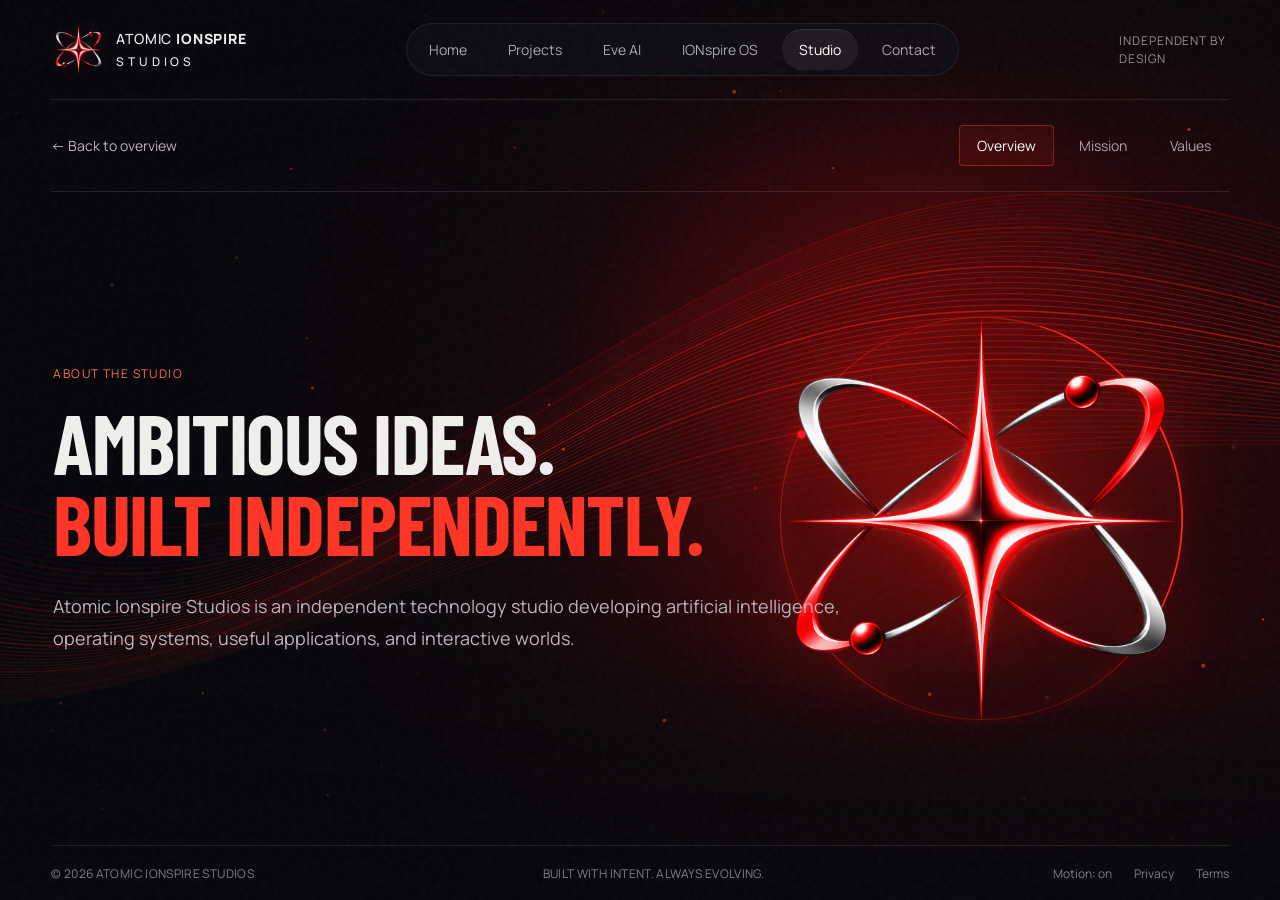
==== commit 06c91d70: "Unify all Explore destinations with animated premium design and section tabs" ====
--- a/about.html
+++ b/about.html
@@ -1,80 +1,45 @@
-<!DOCTYPE html>
-<html lang="en">
-<head>
-<meta charset="UTF-8">
-<meta name="viewport" content="width=device-width,initial-scale=1">
-<title>About | Atomic Ionspire Studios</title>
-<meta name="theme-color" content="#050505">
-<link rel="icon" href="assets/ionstar-v3.png" type="image/png">
-<link rel="apple-touch-icon" href="assets/ionstar-v3.png">
-<link rel="stylesheet" href="styles.css?v=3.0.1">
-<link rel="canonical" href="https://atomicionspire.com/about.html">
-<meta name="description" content="Meet Atomic Ionspire Studios, an independent technology studio developing AI, operating systems, applications, and interactive worlds.">
-</head>
-<body data-site-version="3.0.1">
-<a class="skip-link" href="#main-content">Skip to content</a>
-<div class="site-bg">
-</div>
-<div class="grid">
-</div>
-<nav class="nav" aria-label="Main navigation">
-<div class="wrap nav-inner">
-<a class="brand" href="index.html?v=3.0.1" aria-label="Atomic Ionspire Studios home">
-<img class="brand-mark" src="assets/ionstar-v3.png" width="1254" height="1254" alt="">
-<span class="brand-copy">ATOMIC <strong>IONSPIRE</strong>
-<small>STUDIOS</small>
-</span>
-</a>
-<button class="menu-btn" type="button" aria-controls="primary-links" aria-expanded="false">Menu</button>
-<div class="links" id="primary-links">
-<a href="index.html?v=3.0.1">Home</a>
-<a href="projects.html?v=3.0.1">Projects</a>
-<a href="eve.html?v=3.0.1">Eve AI</a>
-<a href="ionspire-os.html?v=3.0.1">IONspire OS</a>
-<a class="active" aria-current="page" href="about.html?v=3.0.1">About</a>
-<a href="contact.html?v=3.0.1">Contact</a>
-</div>
-</div>
-</nav>
-<main id="main-content">
-<header class="page-hero">
-<div class="wrap reveal">
+<!doctype html>
+<html lang="en"><head><meta charset="utf-8"><meta name="viewport" content="width=device-width,initial-scale=1"><meta name="theme-color" content="#08080a"><meta name="description" content="Atomic Ionspire Studios. Independent intelligence, operating systems, software and interactive worlds."><link rel="canonical" href="https://atomicionspire.com/about.html"><title>About | Atomic Ionspire Studios</title><link rel="icon" href="assets/ionstar-v3.png"><link rel="stylesheet" href="style.css?v=4.1.0"><link rel="stylesheet" href="premium.css?v=4.1.0"><link rel="stylesheet" href="details.css?v=4.1.0"></head>
+<body data-site-version="4.1.0" class="detail-page"><a class="skip" href="#main">Skip to content</a><canvas id="energy-field" aria-hidden="true"></canvas><div class="scene-vignette" aria-hidden="true"></div><div class="transition-curtain" aria-hidden="true"></div><div class="pointer-light" aria-hidden="true"></div><div class="grain" aria-hidden="true"></div>
+<div class="shell"><header><a class="brand" href="index.html#home" aria-label="Atomic Ionspire Studios home"><img src="assets/ionstar-v3.png" alt=""><span>ATOMIC <b>IONSPIRE</b><small>STUDIOS</small></span></a><nav aria-label="Studio sections"><a href="index.html#home">Home</a><a href="index.html#projects">Projects</a><a href="index.html#eve">Eve AI</a><a href="index.html#os">IONspire OS</a><a href="index.html#about" aria-current="page">Studio</a><a href="index.html#contact">Contact</a></nav><span class="header-note">INDEPENDENT BY DESIGN</span></header>
+<main id="main" tabindex="-1" class="detail-main"><div class="detail-toolbar"><a class="back-link" href="index.html#about">← Back to overview</a><div class="detail-tabs" role="tablist" aria-label="Page sections"><button role="tab" id="detail-tab-0" aria-controls="detail-0" aria-selected="true" tabindex="0">Overview</button><button role="tab" id="detail-tab-1" aria-controls="detail-1" aria-selected="false" tabindex="-1">Mission</button><button role="tab" id="detail-tab-2" aria-controls="detail-2" aria-selected="false" tabindex="-1">Values</button></div></div><div class="detail-screen" id="detail-0" role="tabpanel" aria-labelledby="detail-tab-0" tabindex="0"><div class="detail-intro-copy"><div class="page-hero">
+<div class="wrap">
 <div class="kicker">About the studio</div>
 <h1>Ambitious ideas.<br>
 <span class="stroke">Built independently.</span>
 </h1>
 <p class="lead">Atomic Ionspire Studios is an independent technology studio developing artificial intelligence, operating systems, useful applications, and interactive worlds.</p>
 </div>
-</header>
-<section class="section">
-<div class="wrap feature">
-<div class="panel reveal">
+</div>
+</div><div class="detail-emblem" aria-hidden="true"><div class="orbit orbit-one"></div><img src="assets/ionstar-v3.png" alt=""></div></div><div class="detail-screen" id="detail-1" role="tabpanel" aria-labelledby="detail-tab-1" tabindex="0" hidden=""><section class="section">
+<div class="feature wrap">
+<div>
 <div class="kicker">Our mission</div>
 <h2 class="title">Build technology with purpose.</h2>
 <p class="muted">From Eve and IONspire OS to JobForge and original games, our work connects intelligent systems with thoughtful interfaces. Each project has a clear purpose and a recognizable identity.</p>
 </div>
-<div class="panel reveal">
+<div>
 <div class="kicker">Our approach</div>
 <h2 class="title">Small studio. Focused execution.</h2>
 <p class="muted">We use modern development tools and emerging technology to move quickly without giving up personality. Every project starts with a strong concept and grows around what makes it distinct.</p>
 </div>
 </div>
 </section>
-<section class="section">
+</div><div class="detail-screen" id="detail-2" role="tabpanel" aria-labelledby="detail-tab-2" tabindex="0" hidden=""><section class="section">
 <div class="wrap">
-<div class="kicker reveal">What matters to us</div>
+<div class="kicker">What matters to us</div>
 <div class="cards">
-<article class="card reveal">
+<article class="card">
 <div class="num">01</div>
 <h3>User Control</h3>
 <p class="muted">People should understand their tools, direct their AI, and make choices that have meaningful consequences.</p>
 </article>
-<article class="card reveal">
+<article class="card">
 <div class="num">02</div>
 <h3>Original Identity</h3>
 <p class="muted">We aim for worlds, interfaces, and concepts that feel unmistakably ours.</p>
 </article>
-<article class="card reveal">
+<article class="card">
 <div class="num">03</div>
 <h3>Continuous Growth</h3>
 <p class="muted">Each release is a foundation for stronger games, better tools, and a larger studio vision.</p>
@@ -82,28 +47,4 @@
 </div>
 </div>
 </section>
-</main>
-<footer class="footer">
-<div class="wrap footer-grid">
-<div>
-<a class="brand footer-brand" href="index.html?v=3.0.1" aria-label="Atomic Ionspire Studios home">
-<img class="brand-mark" src="assets/ionstar-v3.png" width="1254" height="1254" alt="">
-<span class="brand-copy">ATOMIC <strong>IONSPIRE</strong>
-<small>STUDIOS</small>
-</span>
-</a>
-<div class="copyright">© <span data-year>2026</span> Atomic Ionspire Studios.</div>
-</div>
-<div class="footer-links">
-<a href="projects.html?v=3.0.1">Projects</a>
-<a href="privacy.html?v=3.0.1">Privacy</a>
-<a href="terms.html?v=3.0.1">Terms</a>
-<a href="contact.html?v=3.0.1">Contact</a>
-<a href="https://github.com/atomicionspire">GitHub</a>
-</div>
-</div>
-</footer>
-<script src="script.js?v=3.0.1" defer>
-</script>
-</body>
-</html>
+</div></main><footer><span>© 2026 ATOMIC IONSPIRE STUDIOS</span><span class="footer-center">BUILT WITH INTENT. ALWAYS EVOLVING.</span><div><button id="motion" aria-pressed="false">Motion: on</button><a href="privacy.html">Privacy</a><a href="terms.html">Terms</a></div></footer></div><script src="details.js?v=4.1.0"></script><script src="energy.js?v=4.1.0"></script></body></html>
--- a/style.css
+++ b/style.css
@@ -0,0 +1,2 @@
+@import url('https://fonts.googleapis.com/css2?family=Barlow+Condensed:wght@500;600;700;800&family=Manrope:wght@400;500;600;700;800&display=swap');
+:root{color-scheme:dark;--bg:#08080a;--fg:#f0efed;--muted:#a2a1a7;--red:#fa303d;--line:#ffffff20;--mx:70%;--my:45%}*{box-sizing:border-box}body{margin:0;background:var(--bg);color:var(--fg);font-family:Manrope,Arial,sans-serif;font-size:16px}button,a{-webkit-tap-highlight-color:transparent}button{font:inherit;cursor:pointer;color:inherit}a{color:inherit;text-decoration:none}button{border:0;background:none}button:focus-visible,a:focus-visible{outline:2px solid #ff6b73;outline-offset:6px}button,a{touch-action:manipulation}[hidden]{display:none!important}.skip{position:fixed;top:-80px;left:20px;z-index:50;padding:12px;background:var(--red)}.skip:focus{top:12px}.pointer-light{position:fixed;inset:0;pointer-events:none;background:radial-gradient(650px circle at var(--mx) var(--my),#8b16201c,transparent 75%);z-index:0}.grain{position:fixed;inset:0;pointer-events:none;opacity:.12;background-image:url("data:image/svg+xml,%3Csvg viewBox='0 0 180 180' xmlns='http://www.w3.org/2000/svg'%3E%3Cfilter id='n'%3E%3CfeTurbulence type='fractalNoise' baseFrequency='.85' numOctaves='3' stitchTiles='stitch'/%3E%3C/filter%3E%3Cpath fill='%23fff' filter='url(%23n)' opacity='.25' d='M0 0h180v180H0z'/%3E%3C/svg%3E");z-index:5}.shell{height:100svh;min-height:720px;max-width:1920px;margin:auto;padding:0 4.4vw;position:relative}header{height:108px;border-bottom:1px solid var(--line);display:flex;align-items:center;justify-content:space-between;gap:24px}.brand{display:flex;align-items:center;gap:10px;flex-shrink:0}.brand img{width:53px;height:53px;object-fit:contain}.brand span{font-size:14px;letter-spacing:.06em;font-weight:500}.brand b{font-weight:800}.brand small{display:block;font-size:10px;letter-spacing:.45em;margin-top:5px}nav{display:flex;gap:22px;height:100%;align-items:center}nav button{height:100%;position:relative;padding:0 2px;font-size:14px;color:#aaa9ae;white-space:nowrap}nav button[aria-selected=true]{color:white}nav button[aria-selected=true]:after{content:'';position:absolute;height:2px;bottom:-1px;left:0;right:0;background:var(--red);box-shadow:0 0 20px #f33}nav button:hover{color:var(--red)}.header-note{font-size:10px;letter-spacing:.13em;color:#929097}main{height:calc(100% - 170px);position:relative;outline:none}.panel{height:100%;position:relative;padding:48px 0;animation:enter .55s cubic-bezier(.2,.8,.2,1) both}.home{display:flex;align-items:center;padding-bottom:150px}.hero-copy{z-index:2;position:relative;width:64%}.eyebrow{font-size:11px;letter-spacing:.2em;font-weight:700;color:#b8b4b8;display:flex;align-items:center;gap:12px}.eyebrow>span{width:6px;height:6px;background:var(--red);box-shadow:0 0 15px #fa303d}h1,h2{font-family:'Barlow Condensed','Arial Narrow',Impact,sans-serif;text-transform:uppercase;font-weight:600;letter-spacing:-.025em;line-height:.93;margin:28px 0}h1{font-size:clamp(72px,7.65vw,132px)}h2{font-size:clamp(60px,5.8vw,104px)}em{font-style:normal;color:var(--red)}.lead{font-size:17px;color:#aaa7ae;line-height:1.8;max-width:530px}.actions{display:flex;gap:24px;margin-top:32px;align-items:center}.primary{background:var(--red);padding:18px 23px;font-size:14px;font-weight:700;display:flex;gap:36px;align-items:center;transition:background .2s,transform .2s}.primary:hover{background:#ff515c;transform:translateY(-3px)}.primary span{font-size:20px}.secondary{font-size:14px;padding:18px 0}.secondary span{margin-left:16px}.secondary:hover{color:var(--red)}.emblem-stage{position:absolute;width:46vw;max-width:760px;aspect-ratio:1;right:-1.5vw;top:45%;transform:translateY(-50%);display:grid;place-items:center;perspective:1000px;pointer-events:none}.hero-emblem{width:86%;position:relative;filter:drop-shadow(0 0 32px #dc182126);transform:translate3d(var(--ex,0px),var(--ey,0px),0) rotateX(var(--rx,0deg)) rotateY(var(--ry,0deg));transition:transform .22s ease-out;animation:glow 6s ease-in-out infinite}.orbit{position:absolute;border:1px solid #ffffff10;border-radius:50%;width:86%;height:86%;transform:rotate(-20deg)}.orbit:before{content:'';position:absolute;width:5px;height:5px;border-radius:50%;background:var(--red);top:14%;left:14%;box-shadow:0 0 12px #f33}.orbit-two{width:100%;height:100%;border-style:dashed;border-color:#ffffff08}.crosshair{position:absolute;width:110%;height:1px;background:linear-gradient(90deg,transparent,#fa303d20,transparent);transform:rotate(-30deg)}.coordinate{position:absolute;font-family:monospace;font-size:10px;letter-spacing:.18em;color:#827b80}.coordinate.top{top:8%;right:8%}.coordinate.bottom{bottom:6%;right:10%}.home-bottom{position:absolute;bottom:36px;left:0;right:0;display:flex;gap:8%;align-items:center}.index{font-family:'Barlow Condensed',sans-serif;font-size:22px;white-space:nowrap;color:#dedadd}.index i{font-style:normal;color:#4c494e;margin:0 8px}.frontiers{display:grid;grid-template-columns:repeat(3,1fr);width:100%;border-top:1px solid var(--line)}.frontiers button{text-align:left;position:relative;padding:24px 20px 0 0;font-size:17px}.frontiers small{display:block;font-size:10px;letter-spacing:.14em;color:#8e8890;margin-bottom:10px}.frontiers button span{float:right;margin-right:26px;color:#a79ca3}.frontiers button:hover{color:var(--red)}footer{height:62px;border-top:1px solid var(--line);display:flex;align-items:center;justify-content:space-between;font-size:10px;letter-spacing:.08em;color:#827d84;gap:20px}footer div{display:flex;align-items:center;gap:22px}footer a,footer button{font-size:12px;letter-spacing:0;padding:0}footer a:hover,footer button:hover{color:white}.section-heading{display:flex;align-items:center;justify-content:space-between;gap:50px}.section-heading h2{margin-top:18px}.section-heading>p{color:var(--muted);line-height:1.8;font-size:15px}.projects-layout{display:grid;grid-template-columns:1fr 1fr;gap:60px;height:calc(100% - 157px);min-height:300px}.project-list{display:flex;flex-direction:column;justify-content:center}.project-list button{display:flex;gap:22px;align-items:center;text-align:left;border-bottom:1px solid var(--line);padding:24px 0;font-size:clamp(18px,1.7vw,28px);font-weight:500}.project-list button>span{font-size:12px;color:#827b82}.project-list small{font-size:9px;letter-spacing:.12em;color:#8d858c;margin-left:auto}.project-list button.selected{color:var(--red)}.project-list button.selected>span{color:var(--red)}.project-detail{position:relative;padding:26px 32px;overflow:hidden;background:radial-gradient(ellipse at 80% 20%,#69151f80,transparent 75%),#101013;border:1px solid #ffffff14;display:flex;flex-direction:column;justify-content:space-between}.detail-type{font-size:11px;letter-spacing:.16em;color:#c69a9f}.project-monogram{position:absolute;right:15px;top:-18px;font-family:'Barlow Condensed',Impact,sans-serif;font-size:210px;font-weight:700;color:#fa303d17;letter-spacing:-.05em}.detail-copy{position:relative;margin-top:50px}.detail-copy h3{font-family:'Barlow Condensed',sans-serif;font-size:40px;text-transform:uppercase;margin:0 0 12px;line-height:1}.detail-copy p{color:#b1a6ad;font-size:15px;line-height:1.7;max-width:420px}.text-link{display:inline-flex;align-items:center;gap:32px;font-size:14px;padding:12px 0;border-bottom:1px solid #ffffff35;transition:color .2s}.text-link:hover{color:var(--red)}.feature-layout{display:grid;grid-template-columns:1.1fr 1fr;gap:6%;height:100%;align-items:center}.body-copy{font-size:15px;line-height:1.8;color:#a39ca4;max-width:550px}.tags{display:flex;flex-wrap:wrap;gap:8px;margin:24px 0}.tags span{font-size:11px;border:1px solid var(--line);padding:8px 12px;color:#bcb3bb}.intelligence-art{position:relative;display:grid;place-items:center}.intelligence-art img{width:100%;opacity:.62;filter:drop-shadow(0 0 35px #bb1c2a20)}.art-title{position:absolute;font-family:'Barlow Condensed',sans-serif;font-size:125px;letter-spacing:.12em;text-shadow:0 5px 25px black;text-align:center}.art-title span{display:block;font-family:Manrope,sans-serif;font-size:10px;letter-spacing:.22em}.system-card{border:1px solid #ffffff1a;background:linear-gradient(145deg,#25202760,#09090b);padding:40px;box-shadow:18px 18px 0 #ffffff03;transform:perspective(1000px) rotateY(-7deg);transition:transform .3s}.system-card:hover{transform:perspective(1000px) rotateY(0deg)}.micro{font-size:10px;letter-spacing:.13em;color:#a199a2}.os-word{font-family:'Barlow Condensed',sans-serif;font-size:70px;margin:45px 0 30px;line-height:.9}.os-word span{font-weight:500}.os-word b{font-size:130px;display:block;color:var(--red);margin-top:15px}.system-rule{height:1px;background:linear-gradient(90deg,var(--red),transparent)}.system-card p{font-size:23px;line-height:1.5;margin:25px 0 35px}.studio-intro{max-width:450px!important}.division-grid{display:grid;grid-template-columns:repeat(4,1fr);margin-top:24px;border-top:1px solid var(--line)}.division-grid button{text-align:left;padding:25px;border-right:1px solid var(--line);transition:background .2s}.division-grid button:first-child{padding-left:0}.division-grid button:last-child{border-right:0}.division-grid button:hover{background:#fa303d09}.division-grid span{color:var(--red);font-size:12px}.division-grid h3{font-size:22px;margin:35px 0 15px}.division-grid p{font-size:14px;color:var(--muted);line-height:1.8}.division-grid b{display:block;margin-top:24px;font-size:12px;font-weight:500}.contact-panel{display:flex;flex-direction:column;justify-content:center;align-items:flex-start;background:radial-gradient(ellipse at 100% 60%,#6c101c30,transparent 55%)}.contact-panel h2{font-size:clamp(70px,7.3vw,126px)}.email{font-size:clamp(20px,2.8vw,44px);border-bottom:1px solid #fa303d80;padding:20px 0;letter-spacing:-.04em}.email span{margin-left:40px;color:var(--red)}.email:hover{color:var(--red)}.contact-bottom{display:flex;justify-content:space-between;width:100%;align-items:center;margin-top:35px;font-size:11px;line-height:1.9;letter-spacing:.06em}.contact-bottom small{font-size:12px;color:var(--muted);letter-spacing:0}@keyframes enter{from{opacity:0;transform:translateY(15px)}to{opacity:1;transform:translateY(0)}}@keyframes glow{50%{filter:drop-shadow(0 0 45px #dc18214a)}}body.no-motion *,body.no-motion *:before{animation:none!important;transition:none!important}.no-motion .hero-emblem{transform:none}.no-motion .pointer-light{display:none}@media(min-width:1600px){.lead{font-size:20px}.body-copy{font-size:17px}.panel{padding-top:60px;padding-bottom:60px}.home{padding-bottom:150px}}@media(max-width:1150px){.header-note{display:none}nav{gap:18px}.shell{padding:0 4vw}.hero-copy{width:70%}.emblem-stage{right:-4vw;opacity:.8}.eyebrow{font-size:10px;letter-spacing:.14em}.footer-center{display:none}.projects-layout{gap:30px}.project-list small{display:none}.division-grid button{padding:20px 15px}.division-grid h3{font-size:20px}.system-card{padding:28px}}@media(max-width:760px){.shell{height:auto;min-height:100svh;padding:0 22px}header{height:132px;flex-wrap:wrap;gap:0;padding-top:16px;align-content:space-between}.brand img{width:38px;height:38px}.brand span{font-size:12px}.brand small{font-size:9px}nav{width:100%;height:54px;gap:0;justify-content:space-between}nav button{font-size:12px}main{height:auto;min-height:calc(100svh - 194px)}.panel{padding:35px 0;min-height:calc(100svh - 194px);height:auto}.home{align-items:flex-start;padding:42px 0 0;display:block;min-height:740px}.hero-copy{width:100%}h1{font-size:clamp(62px,12vw,88px);margin-top:25px}h2{font-size:64px}.eyebrow{font-size:9px;letter-spacing:.1em}.lead{font-size:15px;line-height:1.8}.actions{gap:22px;margin-top:24px}.primary{font-size:12px;padding:15px 18px;gap:20px}.secondary{font-size:12px}.emblem-stage{width:280px;top:380px;right:-5px;transform:none;opacity:.65}.home-bottom{position:relative;bottom:auto;gap:0;margin-top:245px;padding-bottom:28px}.index{display:none}.frontiers{gap:8px}.frontiers button{padding:16px 0 0;font-size:12px}.frontiers small{font-size:8px;line-height:1.6;min-height:26px;letter-spacing:0}.frontiers button span{display:none}footer{font-size:8px;gap:15px}footer div{gap:12px}footer a,footer button{font-size:10px}.section-heading{display:block}.section-heading>p{font-size:14px}.projects-layout{display:flex;flex-direction:column;gap:26px;height:auto;min-height:0}.project-list button{font-size:18px;padding:16px 0}.project-list small{display:block;font-size:8px}.project-detail{min-height:290px;padding:25px}.project-monogram{font-size:180px}.detail-copy h3{font-size:34px}.feature-layout{display:flex;flex-direction:column;gap:30px;align-items:stretch}.feature-layout h2{margin-top:22px}.intelligence-art{max-width:300px;margin:auto}.art-title{font-size:90px}.system-card{margin:15px 10px;transform:none}.os-word{font-size:55px;margin:25px 0}.os-word b{font-size:85px}.system-card p{font-size:20px}.division-grid{grid-template-columns:1fr 1fr;margin-top:28px}.division-grid button{padding:24px 15px!important;border-bottom:1px solid var(--line)}.division-grid button:nth-child(2){border-right:0}.division-grid h3{margin-top:22px}.division-grid p{font-size:13px}.contact-panel{min-height:650px}.contact-panel h2{font-size:64px}.email{font-size:clamp(16px,4.6vw,25px);letter-spacing:-.04em;white-space:nowrap}.email span{margin-left:10px}.contact-bottom{align-items:flex-start;gap:20px;flex-direction:column}.coordinate{font-size:8px}}@media(prefers-reduced-motion:reduce){*,*:before{animation:none!important;transition:none!important}.hero-emblem{transform:none!important}.pointer-light{display:none}}@media(max-height:800px) and (min-width:761px){.shell{min-height:700px}.panel{padding-top:32px;padding-bottom:32px}.home{padding-bottom:140px}h1{font-size:7.2vw}h2{font-size:5.4vw}.feature-layout h2{margin:20px 0}.tags{margin:16px 0}.body-copy{font-size:14px}.system-card{padding:25px}.os-word{margin:25px 0}.os-word b{font-size:100px}.division-grid h3{margin-top:22px}.contact-panel h2{font-size:6.7vw}.contact-bottom{margin-top:20px}}
--- a/premium.css
+++ b/premium.css
@@ -0,0 +1,10 @@
+/* A kinetic studio identity: dark glass, luminous crimson, editorial scale. */
+:root{--red:#ff1426;--bg:#07070b;--line:#d8deff20}body{overflow:hidden;background:#07070b}#energy-field{position:fixed;inset:0;width:100%;height:100%;pointer-events:none;z-index:0}.scene-vignette{position:fixed;inset:0;pointer-events:none;background:linear-gradient(90deg,#06060b85,transparent 70%),linear-gradient(0deg,#07070b 1%,transparent 30%,transparent 80%,#07070b80);z-index:0}.shell{height:100svh;min-height:0;max-width:1920px;padding:0 4vw;z-index:1}.grain{opacity:.15}.pointer-light{background:radial-gradient(450px circle at var(--mx) var(--my),#ff101040,transparent 75%)}header{height:100px;border-color:#ffffff1a;position:relative;z-index:12}.brand img{width:55px;height:55px;filter:drop-shadow(0 0 14px #ff264730)}.brand small{font-size:12px;letter-spacing:.32em}.brand span{font-size:14px}nav{gap:7px;height:auto;border:1px solid #ffffff14;padding:5px;border-radius:40px;background:#101016a6;backdrop-filter:blur(20px)}nav button{padding:11px 17px;font-size:14px;transition:background .3s,color .3s;border-radius:25px}nav button[aria-selected=true]{background:#ffffff10;box-shadow:inset 0 1px #ffffff14;color:#fff}nav button[aria-selected=true]:after{display:none}.header-note{font-size:12px;max-width:110px;line-height:1.5;letter-spacing:.08em}main{height:calc(100% - 155px)}.panel{overflow-y:auto;overflow-x:hidden;scrollbar-width:thin;scrollbar-color:#6f2738 transparent;padding:40px 0;animation:premium-enter .85s cubic-bezier(.16,1,.3,1) both}.home{overflow:hidden;padding:0 0 134px;align-items:center}.hero-copy{width:65%;padding-top:10px}.eyebrow{font-size:12px;letter-spacing:.13em;color:#cbc6d1}.home .eyebrow{margin-bottom:24px}.eyebrow>span{box-shadow:0 0 20px #ff385a;width:6px;height:6px}h1{font-size:clamp(100px,10.6vw,190px);line-height:.78;font-weight:700;letter-spacing:-.018em;margin:0 0 27px}.title-line{display:block;animation:title-reveal 1.2s cubic-bezier(.2,.8,.2,1) both}.title-line:nth-child(2){animation-delay:.12s;color:transparent;-webkit-text-stroke:1px #f9eff4;background:linear-gradient(120deg,#fff 5%,#d5c2ca 37%,#9a6c7a 55%,#fff 80%);background-size:200% auto;background-clip:text;-webkit-background-clip:text;animation:title-reveal 1.2s .12s both,metal-light 8s linear infinite}.title-period{color:var(--red);-webkit-text-stroke:0}.home .lead{font-size:16px;color:#c0b7c2;line-height:1.7;max-width:460px}.actions{margin-top:25px}.primary{background:linear-gradient(135deg,#ff3824,#f50808);border-radius:3px;box-shadow:0 8px 34px #ff18004a,inset 0 1px #ff9880;padding:17px 25px;position:relative;overflow:hidden}.primary:after{content:'';position:absolute;inset:-100% -40%;background:linear-gradient(110deg,transparent 40%,#ffffff40 50%,transparent 60%);animation:button-sheen 5s ease-in-out infinite;pointer-events:none}.primary:hover{box-shadow:0 12px 50px #ff180080}.secondary{color:#ded6e0}.emblem-stage{width:min(49vw,790px);right:-1vw;top:43%;opacity:1;isolation:isolate}.hero-emblem{width:80%;animation:emblem-levitate 6s ease-in-out infinite;filter:drop-shadow(0 25px 45px #000) drop-shadow(0 0 45px #ff100078);will-change:transform}.orbit{border-color:#ff281a75;width:87%;height:87%;animation:orbit-spin 18s linear infinite}.orbit-one{border-right:2px solid #ff2414;border-bottom:1px solid #ff241455;box-shadow:inset 0 0 35px #ff120025,0 0 20px #ff120020}.orbit-two{width:103%;height:103%;border-style:dashed;border-color:#ffffff13;animation:orbit-spin 35s linear reverse infinite}.orbit:before{height:8px;width:8px;box-shadow:0 0 15px #ff2010,0 0 35px #ff2010}.crosshair{display:none}.coordinate{font-size:12px;color:#b7a0ad;letter-spacing:.11em}.coordinate.top{right:3%;top:2%}.coordinate.bottom{display:none}.stage-caption{position:absolute;bottom:-3%;right:12%;text-align:right;line-height:1.6}.stage-caption span{font-size:12px;letter-spacing:.24em;color:#e895a4}.stage-caption strong{display:block;font-size:18px;font-weight:500;color:#fff}.home-bottom{bottom:24px;gap:30px;align-items:center}.work-label{font-size:12px;letter-spacing:.14em;color:#9b8d9d;line-height:1.6;min-width:110px}.home-bottom .index{display:none}.frontiers{border:1px solid #ffffff22;border-radius:7px;overflow:hidden;background:#11101990;backdrop-filter:blur(24px);box-shadow:0 15px 50px #0004}.frontiers button{padding:20px 25px;border-right:1px solid #ffffff18;font-size:18px;transition:background .3s}.frontiers button:last-child{border:0}.frontiers small{font-size:12px;letter-spacing:.08em;color:#b295a4}.frontiers button span{margin-right:0;color:#ff3b24}.frontiers button:hover{background:#ff33551a;color:white}.frontiers button:hover span{transform:translate(3px,-3px)}footer{height:55px;font-size:12px;letter-spacing:.03em;border-color:#ffffff1a}.footer-center{font-size:12px}.transition-curtain{position:fixed;inset:100px 0 55px;z-index:10;background:linear-gradient(90deg,#ff2010,transparent);pointer-events:none;transform:scaleX(0)}h2{font-size:clamp(66px,6.2vw,104px)}h2 em{background:linear-gradient(100deg,#ff4930,#ff1608 55%,#ff7960);background-clip:text;-webkit-background-clip:text;color:transparent}.section-heading>p,.body-copy,.detail-copy p,.division-grid p{font-size:16px}.section-heading h2{margin-bottom:20px}.projects-layout{gap:35px}.project-list button{padding:24px 18px;border-radius:4px}.project-list button.selected{background:linear-gradient(90deg,#ff231035,transparent);border-left:2px solid var(--red);color:white}.project-list small{font-size:12px}.project-detail{border-radius:8px;background:linear-gradient(140deg,#33192dce,#0d0e1add);box-shadow:inset 0 1px #ffffff12,0 20px 70px #0005;backdrop-filter:blur(16px);min-height:330px;transition:background .7s}.project-detail:before{content:'';position:absolute;width:450px;height:450px;border:1px solid #ff4b3055;border-radius:50%;right:-170px;top:-190px;box-shadow:0 0 0 45px #ff21001b,0 0 0 90px #ff21000f;animation:detail-orbit 9s ease-in-out infinite}.project-detail[data-project=president]{background:linear-gradient(140deg,#43231ccc,#100e16ee)}.project-detail[data-project=dungeon]{background:linear-gradient(140deg,#302040cc,#100d17ee)}.project-detail[data-project=jobforge]{background:linear-gradient(140deg,#432221cc,#100d17ee)}.project-monogram{color:#ff321055;font-size:240px;top:-35px;animation:monogram-drift 8s ease-in-out infinite}.detail-type{font-size:12px;z-index:1}.detail-copy h3{font-size:44px}.intelligence-art img{animation:emblem-levitate 6s ease-in-out infinite;opacity:.8}.art-title{font-size:140px;text-shadow:0 0 50px #e7115340,0 8px 20px black}.art-title span{font-size:12px}.tags span,.micro{font-size:12px}.system-card{background:linear-gradient(145deg,#352030a6,#090910e6);backdrop-filter:blur(20px);border-radius:12px;animation:system-float 7s ease-in-out infinite;box-shadow:20px 25px 0 #ffffff03,0 25px 70px #0005}.division-grid{gap:12px;border:0}.division-grid button,.division-grid button:first-child{border:1px solid #ffffff1d;border-radius:7px;padding:26px;background:#0e0c15ad;backdrop-filter:blur(20px);transition:transform .35s,background .35s,border-color .35s}.division-grid button:hover{transform:translateY(-8px);border-color:#ff321090;background:#42100cdd}.division-grid b{font-size:14px}.contact-panel{background:none}.email{background:linear-gradient(90deg,#fff,#ff6650);background-clip:text;-webkit-background-clip:text;color:transparent}.contact-bottom{font-size:12px}.no-motion #energy-field{opacity:.6}.no-motion .hero-emblem{transform:none!important}.no-motion .transition-curtain{display:none}@keyframes emblem-levitate{0%,100%{transform:translate3d(var(--ex,0px),calc(var(--ey,0px) - 14px),0) rotate(-4deg) rotateY(var(--ry,0deg))}50%{transform:translate3d(var(--ex,0px),calc(var(--ey,0px) + 14px),0) rotate(4deg) rotateY(var(--ry,0deg))}}@keyframes orbit-spin{to{transform:rotate(360deg)}}@keyframes metal-light{to{background-position:200% center}}@keyframes title-reveal{from{opacity:0;transform:translateY(50px);filter:blur(12px);clip-path:inset(100% 0 0 0)}to{opacity:1;transform:none;filter:blur(0);clip-path:inset(0)}}@keyframes premium-enter{from{opacity:0;transform:translateY(25px);filter:blur(8px)}to{opacity:1;transform:none;filter:blur(0)}}@keyframes button-sheen{0%,65%{transform:translateX(-70%)}100%{transform:translateX(70%)}}@keyframes detail-orbit{50%{transform:translate(-40px,35px) scale(1.15)}}@keyframes monogram-drift{50%{transform:translate(-8px,15px)}}@keyframes system-float{50%{transform:perspective(1000px) rotateY(5deg) translateY(-12px)}}
+@media(max-width:1250px){nav button{padding:10px 12px}.header-note{display:none}.footer-center{display:none}.home .eyebrow{font-size:12px;max-width:340px;line-height:1.6}.home-bottom{gap:20px}.frontiers button{padding:20px}.frontiers small{font-size:12px;letter-spacing:0}.work-label{min-width:90px;font-size:12px}}
+@media(max-width:760px){body{overflow:hidden}.shell{height:100svh;min-height:0;padding:0 20px}header{height:118px;padding-top:12px;flex-wrap:wrap;align-content:space-between;gap:0;padding-bottom:10px}.brand{height:36px}.brand img{width:39px;height:39px}.brand small{font-size:10px}.brand span{font-size:12px}nav{height:42px;border-radius:6px;padding:3px;width:100%;gap:0}nav button{font-size:12px;padding:9px 7px;border-radius:4px;height:auto}main{height:calc(100% - 160px);min-height:0}.panel{height:100%;min-height:0;padding:25px 0 30px;overflow:auto}.home{padding:0;min-height:0;display:block;overflow:hidden}.hero-copy{position:relative;z-index:3;width:100%;padding-top:23px;pointer-events:none}.hero-copy .actions{pointer-events:auto}.home .eyebrow{font-size:10px;letter-spacing:.07em;margin:0 0 18px;max-width:none}.home h1{font-size:clamp(76px,20vw,132px);line-height:.79;margin:0 0 18px;width:100%;text-shadow:0 4px 25px #0003}.home .lead{font-size:14px;line-height:1.7;max-width:290px;text-shadow:0 2px 10px black}.actions{margin-top:20px;gap:18px}.primary{font-size:12px;padding:13px 16px}.secondary{font-size:12px}.emblem-stage{width:69vw;max-width:380px;right:-35px;top:42%;transform:none;opacity:.75;z-index:1}.hero-emblem{width:83%}.orbit{border-color:#ff2c18aa}.coordinate,.stage-caption{display:none}.home-bottom{position:absolute;bottom:15px;margin:0;left:0;right:0;z-index:4;display:block;padding:0}.work-label{display:none}.frontiers{gap:0;border-radius:6px}.frontiers button{font-size:12px;padding:13px 10px;line-height:1.5}.frontiers small{font-size:10px;line-height:1.3;min-height:26px;letter-spacing:0;margin-bottom:5px}.frontiers button span{display:none}footer{height:42px;font-size:9px;gap:10px}footer div{gap:12px}footer button,footer a{font-size:11px}.transition-curtain{inset:118px 0 42px}.section-heading h2{font-size:58px;margin:18px 0}.section-heading>p{font-size:14px}.projects-layout{gap:20px}.project-list button{font-size:17px;padding:14px 10px}.project-list small{font-size:10px}.project-detail{min-height:300px}.detail-copy h3{font-size:36px}.detail-copy p{font-size:16px}.feature-layout h2{font-size:60px}.body-copy{font-size:16px}.intelligence-art{max-width:270px}.art-title{font-size:100px}.art-title span{font-size:10px}.division-grid{gap:10px}.division-grid button,.division-grid button:first-child{padding:18px 14px!important}.division-grid h3{font-size:20px}.division-grid p{font-size:14px}.division-grid b{font-size:12px}.system-card{animation:none}.contact-panel{min-height:0;padding:25px 0;justify-content:flex-start}.contact-panel h2{font-size:60px}.contact-panel .lead{font-size:16px}.email{font-size:clamp(16px,4.6vw,26px)}.eyebrow{font-size:12px}.contact-bottom{margin-top:30px}}
+@media(max-width:760px) and (max-height:750px){.home .hero-copy{padding-top:20px}.home h1{font-size:18vw;margin-bottom:12px}.home .eyebrow{margin-bottom:14px;font-size:9px}.home .lead{font-size:13px;margin:12px 0}.actions{margin-top:12px}.emblem-stage{width:57vw;top:43%;right:-25px;opacity:.62}.frontiers button{padding:10px 8px}.home-bottom{bottom:10px}.frontiers small{font-size:9px;min-height:22px}.primary{padding:11px 14px}}
+@media(max-width:760px) and (max-height:600px){.home{overflow:auto;min-height:480px}main{overflow:auto}.home-bottom{bottom:10px}.emblem-stage{top:180px}}
+@media(min-width:761px) and (max-height:800px){.home h1{font-size:9vw}.home .lead{font-size:15px}.home .eyebrow{margin-bottom:18px}.home{padding-bottom:120px}.frontiers button{padding:17px 22px}.emblem-stage{width:43vw}.stage-caption{bottom:-3%}.panel:not(.home){padding-top:25px}.feature-layout{min-height:450px}.section-heading h2{font-size:64px}}
+@media(prefers-reduced-motion:reduce){.title-line:nth-child(2){background-position:center}.hero-emblem{transform:none!important}}
+
+.project-detail[data-project=lockridge]{background:linear-gradient(140deg,#521b1cdd,#0c0c12ed)}.project-detail[data-project=lockridge] .project-monogram{color:#ff392768;letter-spacing:-.025em}.project-status{display:inline-block;border:1px solid #ff382855;background:#ff281015;color:#ff9382;padding:9px 13px;font-size:14px;margin-top:10px}.project-list button{padding-top:20px;padding-bottom:20px}@media(max-width:760px){.project-list button{padding-top:14px;padding-bottom:14px}}
--- a/details.css
+++ b/details.css
@@ -0,0 +1 @@
+nav a{padding:11px 17px;font-size:14px;color:#aaa9ae;white-space:nowrap;border-radius:25px;transition:background .3s,color .3s}nav a[aria-current=page]{background:#ffffff10;box-shadow:inset 0 1px #ffffff14;color:white}nav a:hover{color:var(--red)}.detail-main{display:flex;flex-direction:column;overflow:hidden}.detail-toolbar{display:flex;justify-content:space-between;align-items:center;gap:24px;padding:25px 0;border-bottom:1px solid var(--line);flex-shrink:0}.back-link{font-size:14px;color:#bdb1bc}.back-link:hover{color:var(--red)}.detail-tabs{display:flex;gap:7px;flex-wrap:wrap}.detail-tabs button{padding:10px 17px;font-size:14px;border-radius:4px;border:1px solid transparent;color:#afa0ad}.detail-tabs button[aria-selected=true]{border-color:#ff382866;background:#ff281019;color:#fff}.detail-tabs button:hover{background:#ff281015;color:white}.detail-screen{position:relative;flex:1;min-height:0;overflow:auto;padding:38px 2px;scrollbar-width:thin;scrollbar-color:#83271d transparent;animation:premium-enter .7s ease-out both}.detail-screen#detail-0:not(.legal-screen){display:flex;align-items:center}.detail-intro-copy{position:relative;width:68%;z-index:2}.detail-emblem{position:absolute;right:2%;width:38%;max-width:520px;aspect-ratio:1;display:grid;place-items:center;pointer-events:none}.detail-emblem img{width:100%;animation:emblem-levitate 6s ease-in-out infinite;filter:drop-shadow(0 0 40px #ff180055)}.detail-emblem .orbit{width:90%;height:90%}.detail-screen .wrap{max-width:none;margin:0}.detail-screen .page-hero{padding:0}.detail-screen h1{font-size:clamp(54px,6.5vw,112px);line-height:.98;max-width:850px;overflow-wrap:break-word;margin:20px 0 25px}.detail-screen h1 .stroke,.detail-screen .red-dot{color:#ff3424}.detail-screen h2{font-size:clamp(36px,3.8vw,64px);line-height:1.05;margin:20px 0;max-width:950px}.detail-screen h3{font-size:22px;margin:13px 0}.detail-screen p,.detail-screen li{font-size:16px;line-height:1.8;color:#c0b3bd}.detail-screen .lead{font-size:18px;max-width:880px}.detail-screen .kicker,.detail-screen .num{font-size:12px;letter-spacing:.12em;color:#ff6d58;text-transform:uppercase}.detail-screen .cards{display:grid;grid-template-columns:repeat(3,minmax(0,1fr));gap:18px;margin-top:30px}.detail-screen .card,.detail-screen .timeline-item{padding:25px;border:1px solid #ffffff20;border-radius:7px;background:#100d16b8;backdrop-filter:blur(18px)}.detail-screen .card p{margin-bottom:0}.detail-screen .timeline{display:grid;gap:16px}.detail-screen .timeline-item{display:flex;gap:25px;align-items:center}.detail-screen .timeline-item strong{min-width:90px;color:#ff5035;font-size:14px}.detail-screen .timeline-item span{font-size:16px;line-height:1.8;color:#c0b3bd}.detail-screen .timeline-item h3{margin-top:0}.detail-screen .timeline-item p{margin-bottom:0}.detail-screen .pill-row{display:flex;flex-wrap:wrap;gap:10px;margin-top:22px}.detail-screen .pill{padding:9px 13px;border:1px solid #ff382842;border-radius:4px;background:#ff18000d;font-size:14px}.detail-screen .btn{display:inline-flex;padding:13px 22px;border:1px solid #ff392c60;font-size:14px;align-items:center;gap:15px}.detail-screen .btn-primary{background:linear-gradient(135deg,#ff3824,#f50808);color:white}.detail-screen a.text-link{color:#ff6c53}.detail-screen .feature{display:block}.detail-screen .feature>div+div{margin-top:25px}.detail-screen .project-grid,.detail-screen .project-strip{display:grid;grid-template-columns:repeat(3,minmax(0,1fr));gap:20px}.detail-screen .project-tile,.detail-screen .project-card{display:block;padding:24px;border:1px solid #ffffff20;border-radius:7px;background:#150d15cc}.detail-screen .project-tile>span{font-size:12px;color:#ff7059}.detail-screen .project-tile h3{font-size:28px}.detail-screen .project-tile:hover{border-color:var(--red)}.legal-screen{max-width:960px;width:100%;align-self:center}.legal-screen h1{font-size:clamp(44px,5vw,80px)}.legal-screen h2{font-size:30px}.legal-screen a{color:#ff8069;text-decoration:underline}.detail-screen .division-icon{font-family:'Barlow Condensed',sans-serif;color:#ff3629;font-size:60px}.detail-screen .section+.section{margin-top:25px}@media(max-width:1250px){nav a{padding:10px 12px}}@media(max-width:760px){nav a{font-size:12px;padding:9px 7px;border-radius:4px}.detail-toolbar{padding:16px 0 12px;display:block}.back-link{display:inline-block;margin-bottom:14px;font-size:13px}.detail-tabs{gap:5px;flex-wrap:nowrap;overflow-x:auto;padding-bottom:4px}.detail-tabs button{font-size:13px;padding:9px 12px;flex-shrink:0}.detail-screen{padding:25px 1px 35px}.detail-screen#detail-0:not(.legal-screen){display:block}.detail-intro-copy{width:100%}.detail-emblem{position:relative;right:auto;width:65%;margin:25px auto 0;opacity:.85}.detail-screen h1{font-size:clamp(47px,12vw,72px);line-height:1.02;margin-top:18px}.detail-screen h2{font-size:38px}.detail-screen h3{font-size:22px}.detail-screen .lead{font-size:16px}.detail-screen .cards,.detail-screen .project-grid,.detail-screen .project-strip{grid-template-columns:1fr;gap:14px;margin-top:22px}.detail-screen .card,.detail-screen .timeline-item{padding:20px}.detail-screen .timeline-item{display:block}.detail-screen .timeline-item strong{display:block;margin-bottom:12px}.detail-screen .actions{flex-wrap:wrap}.detail-screen .eyebrow{font-size:12px;line-height:1.7}.legal-screen h1{font-size:43px}.legal-screen h2{font-size:29px}.detail-screen .pill{font-size:13px}.detail-screen .cards.compact{grid-template-columns:1fr}}@media(prefers-reduced-motion:reduce){.detail-emblem img{animation:none!important}}
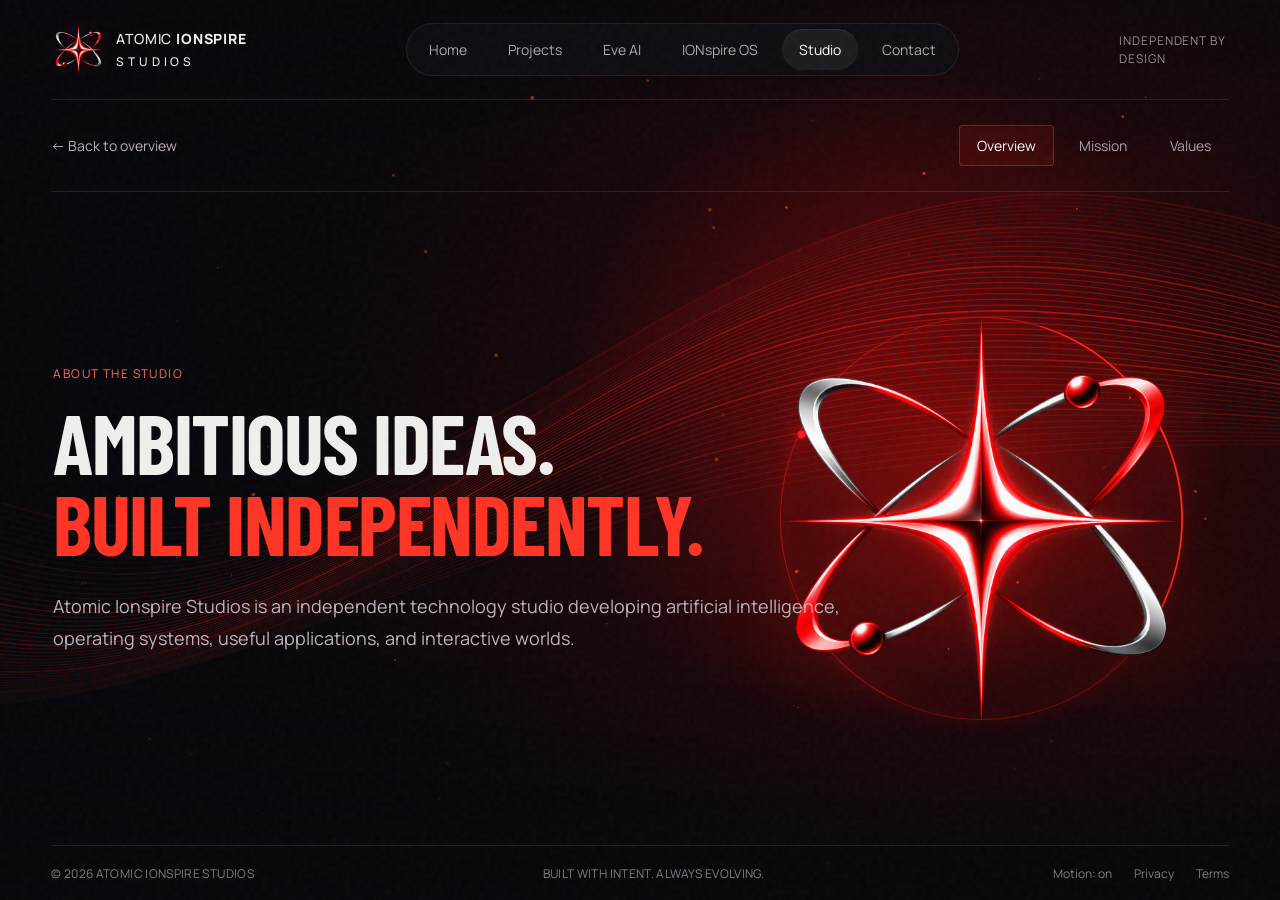
==== commit ac9ca9c6: "Prevent touch focus rectangles on scroll panels while preserving keyboard outlines" ====
--- a/about.html
+++ b/about.html
@@ -1,6 +1,6 @@
 <!doctype html>
-<html lang="en"><head><meta charset="utf-8"><meta name="viewport" content="width=device-width,initial-scale=1"><meta name="theme-color" content="#08080a"><meta name="description" content="Atomic Ionspire Studios. Independent intelligence, operating systems, software and interactive worlds."><link rel="canonical" href="https://atomicionspire.com/about.html"><title>About | Atomic Ionspire Studios</title><link rel="icon" href="assets/ionstar-v3.png"><link rel="stylesheet" href="style.css?v=4.1.0"><link rel="stylesheet" href="premium.css?v=4.1.0"><link rel="stylesheet" href="details.css?v=4.1.0"></head>
-<body data-site-version="4.1.0" class="detail-page"><a class="skip" href="#main">Skip to content</a><canvas id="energy-field" aria-hidden="true"></canvas><div class="scene-vignette" aria-hidden="true"></div><div class="transition-curtain" aria-hidden="true"></div><div class="pointer-light" aria-hidden="true"></div><div class="grain" aria-hidden="true"></div>
+<html lang="en"><head><meta charset="utf-8"><meta name="viewport" content="width=device-width,initial-scale=1"><meta name="theme-color" content="#08080a"><meta name="description" content="Atomic Ionspire Studios. Independent intelligence, operating systems, software and interactive worlds."><link rel="canonical" href="https://atomicionspire.com/about.html"><title>About | Atomic Ionspire Studios</title><link rel="icon" href="assets/ionstar-v3.png"><link rel="stylesheet" href="style.css?v=4.1.1"><link rel="stylesheet" href="premium.css?v=4.1.1"><link rel="stylesheet" href="details.css?v=4.1.1"></head>
+<body data-site-version="4.1.1" class="detail-page"><a class="skip" href="#main">Skip to content</a><canvas id="energy-field" aria-hidden="true"></canvas><div class="scene-vignette" aria-hidden="true"></div><div class="transition-curtain" aria-hidden="true"></div><div class="pointer-light" aria-hidden="true"></div><div class="grain" aria-hidden="true"></div>
 <div class="shell"><header><a class="brand" href="index.html#home" aria-label="Atomic Ionspire Studios home"><img src="assets/ionstar-v3.png" alt=""><span>ATOMIC <b>IONSPIRE</b><small>STUDIOS</small></span></a><nav aria-label="Studio sections"><a href="index.html#home">Home</a><a href="index.html#projects">Projects</a><a href="index.html#eve">Eve AI</a><a href="index.html#os">IONspire OS</a><a href="index.html#about" aria-current="page">Studio</a><a href="index.html#contact">Contact</a></nav><span class="header-note">INDEPENDENT BY DESIGN</span></header>
 <main id="main" tabindex="-1" class="detail-main"><div class="detail-toolbar"><a class="back-link" href="index.html#about">← Back to overview</a><div class="detail-tabs" role="tablist" aria-label="Page sections"><button role="tab" id="detail-tab-0" aria-controls="detail-0" aria-selected="true" tabindex="0">Overview</button><button role="tab" id="detail-tab-1" aria-controls="detail-1" aria-selected="false" tabindex="-1">Mission</button><button role="tab" id="detail-tab-2" aria-controls="detail-2" aria-selected="false" tabindex="-1">Values</button></div></div><div class="detail-screen" id="detail-0" role="tabpanel" aria-labelledby="detail-tab-0" tabindex="0"><div class="detail-intro-copy"><div class="page-hero">
 <div class="wrap">
@@ -47,4 +47,4 @@
 </div>
 </div>
 </section>
-</div></main><footer><span>© 2026 ATOMIC IONSPIRE STUDIOS</span><span class="footer-center">BUILT WITH INTENT. ALWAYS EVOLVING.</span><div><button id="motion" aria-pressed="false">Motion: on</button><a href="privacy.html">Privacy</a><a href="terms.html">Terms</a></div></footer></div><script src="details.js?v=4.1.0"></script><script src="energy.js?v=4.1.0"></script></body></html>+</div></main><footer><span>© 2026 ATOMIC IONSPIRE STUDIOS</span><span class="footer-center">BUILT WITH INTENT. ALWAYS EVOLVING.</span><div><button id="motion" aria-pressed="false">Motion: on</button><a href="privacy.html">Privacy</a><a href="terms.html">Terms</a></div></footer></div><script src="details.js?v=4.1.1"></script><script src="energy.js?v=4.1.1"></script></body></html>
--- a/premium.css
+++ b/premium.css
@@ -8,3 +8,7 @@
 @media(prefers-reduced-motion:reduce){.title-line:nth-child(2){background-position:center}.hero-emblem{transform:none!important}}
 
 .project-detail[data-project=lockridge]{background:linear-gradient(140deg,#521b1cdd,#0c0c12ed)}.project-detail[data-project=lockridge] .project-monogram{color:#ff392768;letter-spacing:-.025em}.project-status{display:inline-block;border:1px solid #ff382855;background:#ff281015;color:#ff9382;padding:9px 13px;font-size:14px;margin-top:10px}.project-list button{padding-top:20px;padding-bottom:20px}@media(max-width:760px){.project-list button{padding-top:14px;padding-bottom:14px}}
+
+/* Scroll containers can receive native browser focus after touch scrolling. */
+#main:focus,.panel:focus,.detail-screen:focus{outline:none}
+body[data-input="keyboard"] #main:focus-visible,body[data-input="keyboard"] .panel:focus-visible,body[data-input="keyboard"] .detail-screen:focus-visible{outline:2px solid #ff4930;outline-offset:-3px}
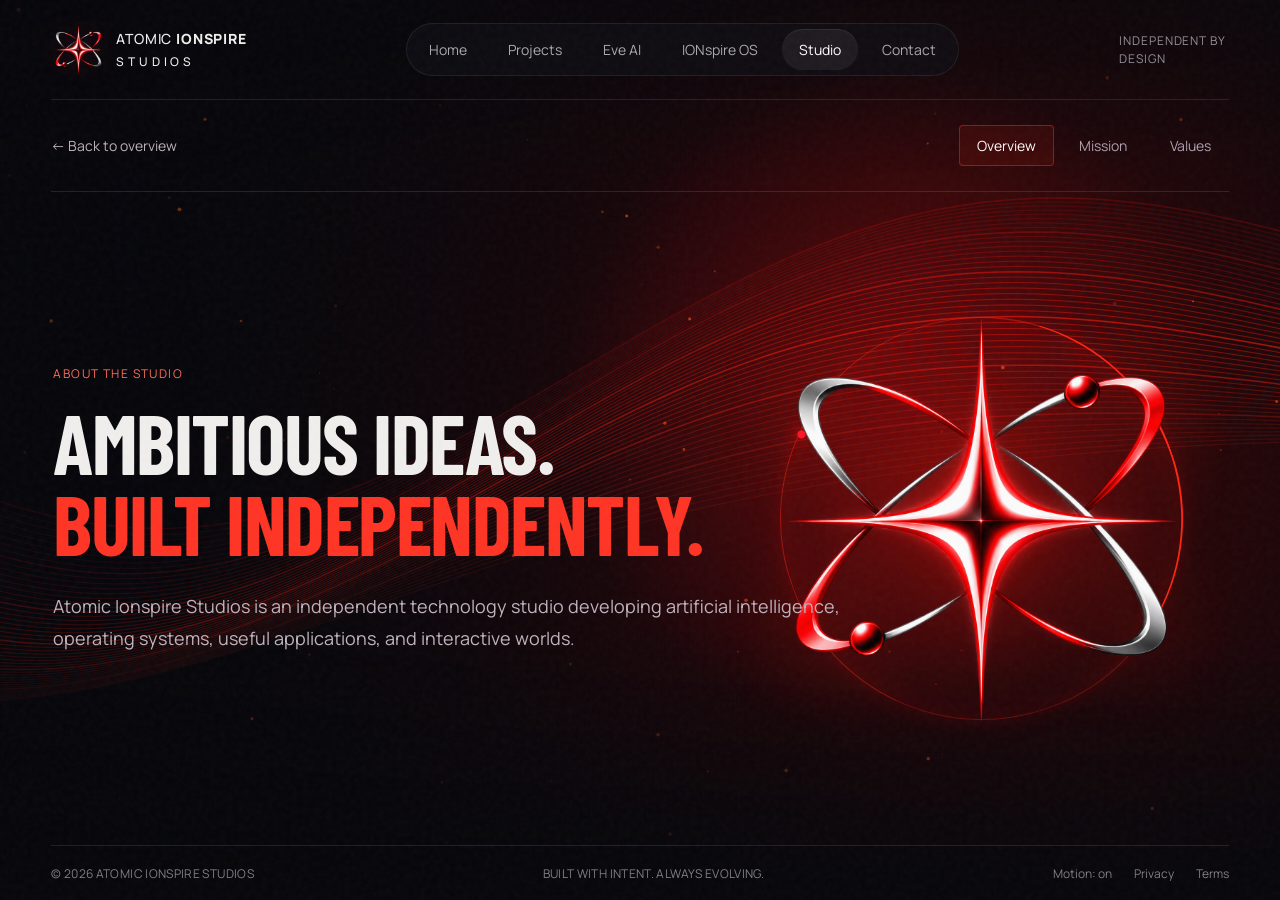
==== commit 5196bb45: "Harden panel focus styling and avoid automatic touch focus" ====
--- a/about.html
+++ b/about.html
@@ -1,6 +1,9 @@
 <!doctype html>
-<html lang="en"><head><meta charset="utf-8"><meta name="viewport" content="width=device-width,initial-scale=1"><meta name="theme-color" content="#08080a"><meta name="description" content="Atomic Ionspire Studios. Independent intelligence, operating systems, software and interactive worlds."><link rel="canonical" href="https://atomicionspire.com/about.html"><title>About | Atomic Ionspire Studios</title><link rel="icon" href="assets/ionstar-v3.png"><link rel="stylesheet" href="style.css?v=4.1.1"><link rel="stylesheet" href="premium.css?v=4.1.1"><link rel="stylesheet" href="details.css?v=4.1.1"></head>
-<body data-site-version="4.1.1" class="detail-page"><a class="skip" href="#main">Skip to content</a><canvas id="energy-field" aria-hidden="true"></canvas><div class="scene-vignette" aria-hidden="true"></div><div class="transition-curtain" aria-hidden="true"></div><div class="pointer-light" aria-hidden="true"></div><div class="grain" aria-hidden="true"></div>
+<html lang="en"><head><meta charset="utf-8"><meta name="viewport" content="width=device-width,initial-scale=1"><meta name="theme-color" content="#08080a"><meta name="description" content="Atomic Ionspire Studios. Independent intelligence, operating systems, software and interactive worlds."><link rel="canonical" href="https://atomicionspire.com/about.html"><title>About | Atomic Ionspire Studios</title><link rel="icon" href="assets/ionstar-v3.png"><link rel="stylesheet" href="style.css?v=4.1.2"><link rel="stylesheet" href="premium.css?v=4.1.2"><link rel="stylesheet" href="details.css?v=4.1.2"><style>/* Explicit panel focus avoids Chromium's automatic scroll-container ring. */
+#main,#main .panel,#main .detail-screen{outline:0!important}
+body[data-input="keyboard"] #main:focus-visible,body[data-input="keyboard"] #main .panel:focus-visible,body[data-input="keyboard"] #main .detail-screen:focus-visible{box-shadow:inset 0 0 0 2px #ff4930}
+</style></head>
+<body data-site-version="4.1.2" class="detail-page"><a class="skip" href="#main">Skip to content</a><canvas id="energy-field" aria-hidden="true"></canvas><div class="scene-vignette" aria-hidden="true"></div><div class="transition-curtain" aria-hidden="true"></div><div class="pointer-light" aria-hidden="true"></div><div class="grain" aria-hidden="true"></div>
 <div class="shell"><header><a class="brand" href="index.html#home" aria-label="Atomic Ionspire Studios home"><img src="assets/ionstar-v3.png" alt=""><span>ATOMIC <b>IONSPIRE</b><small>STUDIOS</small></span></a><nav aria-label="Studio sections"><a href="index.html#home">Home</a><a href="index.html#projects">Projects</a><a href="index.html#eve">Eve AI</a><a href="index.html#os">IONspire OS</a><a href="index.html#about" aria-current="page">Studio</a><a href="index.html#contact">Contact</a></nav><span class="header-note">INDEPENDENT BY DESIGN</span></header>
 <main id="main" tabindex="-1" class="detail-main"><div class="detail-toolbar"><a class="back-link" href="index.html#about">← Back to overview</a><div class="detail-tabs" role="tablist" aria-label="Page sections"><button role="tab" id="detail-tab-0" aria-controls="detail-0" aria-selected="true" tabindex="0">Overview</button><button role="tab" id="detail-tab-1" aria-controls="detail-1" aria-selected="false" tabindex="-1">Mission</button><button role="tab" id="detail-tab-2" aria-controls="detail-2" aria-selected="false" tabindex="-1">Values</button></div></div><div class="detail-screen" id="detail-0" role="tabpanel" aria-labelledby="detail-tab-0" tabindex="0"><div class="detail-intro-copy"><div class="page-hero">
 <div class="wrap">
@@ -47,4 +50,4 @@
 </div>
 </div>
 </section>
-</div></main><footer><span>© 2026 ATOMIC IONSPIRE STUDIOS</span><span class="footer-center">BUILT WITH INTENT. ALWAYS EVOLVING.</span><div><button id="motion" aria-pressed="false">Motion: on</button><a href="privacy.html">Privacy</a><a href="terms.html">Terms</a></div></footer></div><script src="details.js?v=4.1.1"></script><script src="energy.js?v=4.1.1"></script></body></html>+</div></main><footer><span>© 2026 ATOMIC IONSPIRE STUDIOS</span><span class="footer-center">BUILT WITH INTENT. ALWAYS EVOLVING.</span><div><button id="motion" aria-pressed="false">Motion: on</button><a href="privacy.html">Privacy</a><a href="terms.html">Terms</a></div></footer></div><script src="details.js?v=4.1.2"></script><script src="energy.js?v=4.1.2"></script></body></html>
--- a/premium.css
+++ b/premium.css
@@ -9,6 +9,6 @@
 
 .project-detail[data-project=lockridge]{background:linear-gradient(140deg,#521b1cdd,#0c0c12ed)}.project-detail[data-project=lockridge] .project-monogram{color:#ff392768;letter-spacing:-.025em}.project-status{display:inline-block;border:1px solid #ff382855;background:#ff281015;color:#ff9382;padding:9px 13px;font-size:14px;margin-top:10px}.project-list button{padding-top:20px;padding-bottom:20px}@media(max-width:760px){.project-list button{padding-top:14px;padding-bottom:14px}}
 
-/* Scroll containers can receive native browser focus after touch scrolling. */
-#main:focus,.panel:focus,.detail-screen:focus{outline:none}
-body[data-input="keyboard"] #main:focus-visible,body[data-input="keyboard"] .panel:focus-visible,body[data-input="keyboard"] .detail-screen:focus-visible{outline:2px solid #ff4930;outline-offset:-3px}
+/* Explicit panel focus avoids Chromium's automatic scroll-container ring. */
+#main,#main .panel,#main .detail-screen{outline:0!important}
+body[data-input="keyboard"] #main:focus-visible,body[data-input="keyboard"] #main .panel:focus-visible,body[data-input="keyboard"] #main .detail-screen:focus-visible{box-shadow:inset 0 0 0 2px #ff4930}
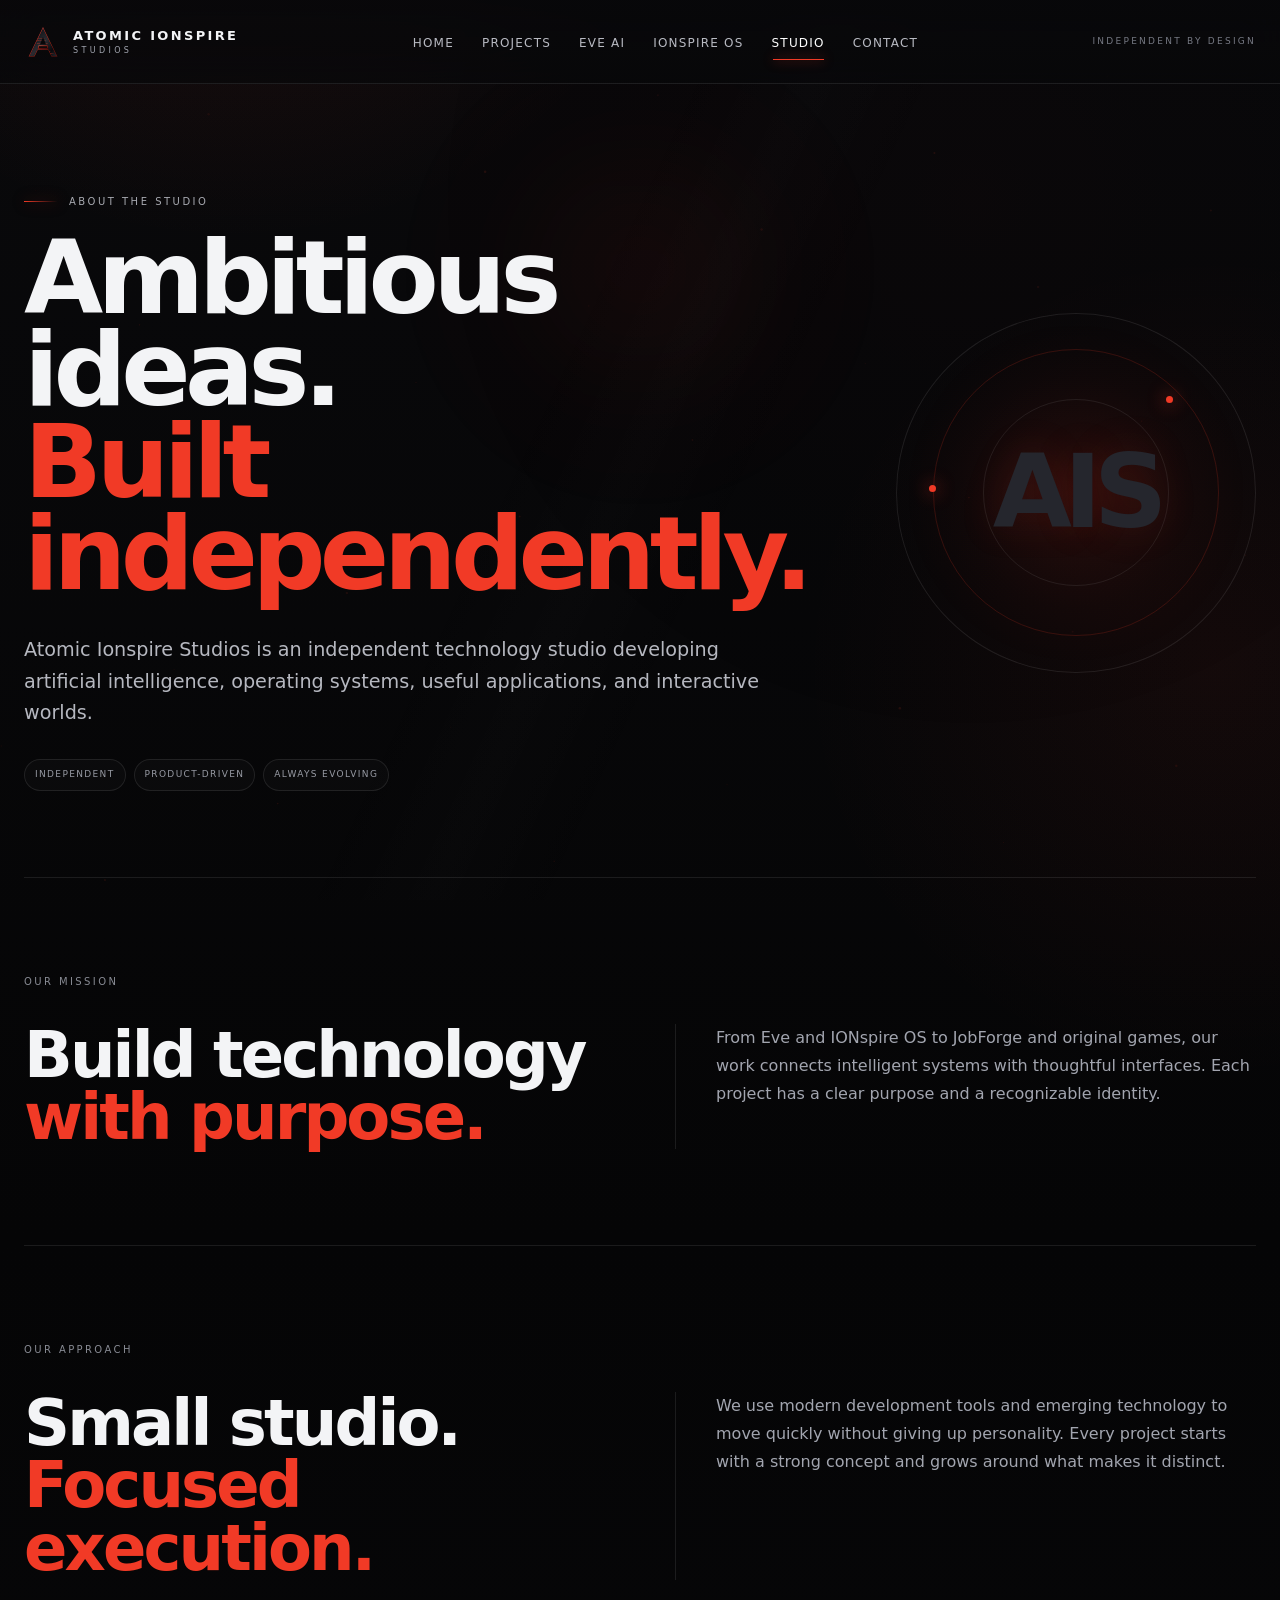
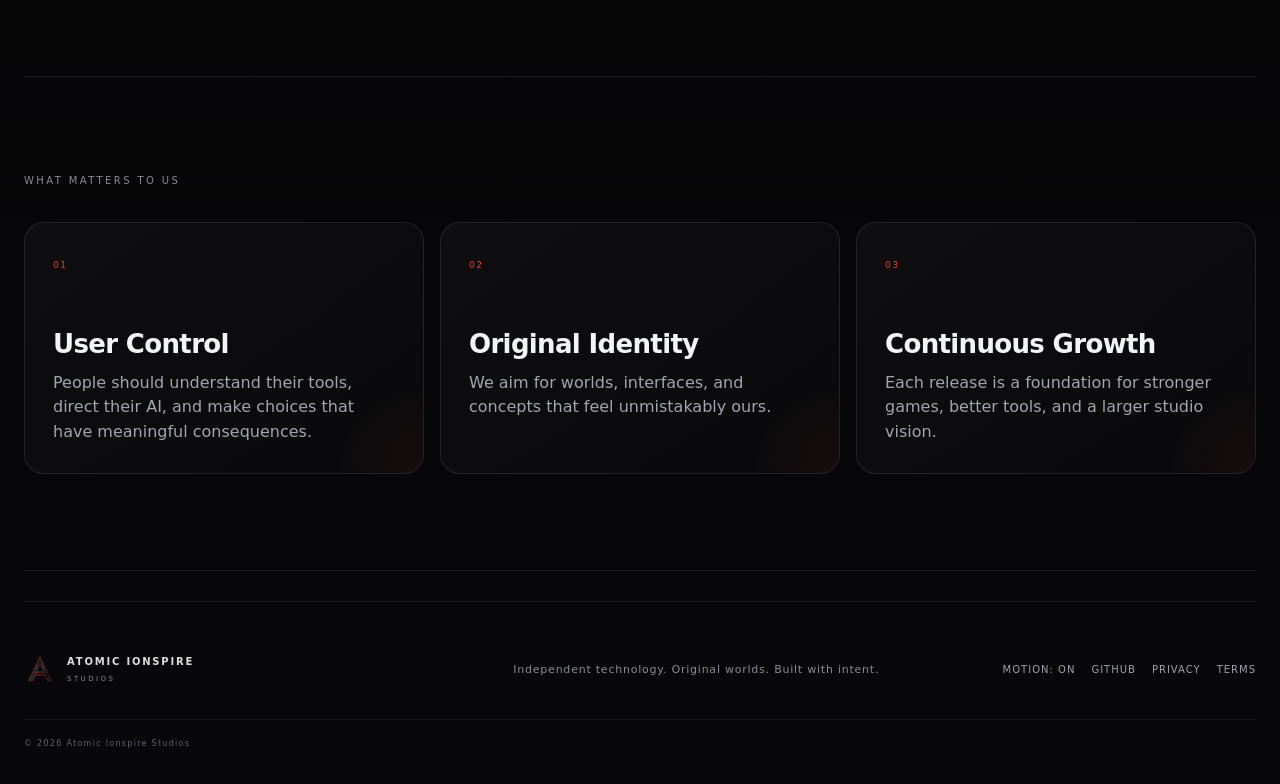
==== commit f43707e1: "Build premium V3 site with animated binary identity" ====
--- a/about.html
+++ b/about.html
@@ -1,53 +1,20 @@
 <!doctype html>
-<html lang="en"><head><meta charset="utf-8"><meta name="viewport" content="width=device-width,initial-scale=1"><meta name="theme-color" content="#08080a"><meta name="description" content="Atomic Ionspire Studios. Independent intelligence, operating systems, software and interactive worlds."><link rel="canonical" href="https://atomicionspire.com/about.html"><title>About | Atomic Ionspire Studios</title><link rel="icon" href="assets/ionstar-v3.png"><link rel="stylesheet" href="style.css?v=4.1.2"><link rel="stylesheet" href="premium.css?v=4.1.2"><link rel="stylesheet" href="details.css?v=4.1.2"><style>/* Explicit panel focus avoids Chromium's automatic scroll-container ring. */
-#main,#main .panel,#main .detail-screen{outline:0!important}
-body[data-input="keyboard"] #main:focus-visible,body[data-input="keyboard"] #main .panel:focus-visible,body[data-input="keyboard"] #main .detail-screen:focus-visible{box-shadow:inset 0 0 0 2px #ff4930}
-</style></head>
-<body data-site-version="4.1.2" class="detail-page"><a class="skip" href="#main">Skip to content</a><canvas id="energy-field" aria-hidden="true"></canvas><div class="scene-vignette" aria-hidden="true"></div><div class="transition-curtain" aria-hidden="true"></div><div class="pointer-light" aria-hidden="true"></div><div class="grain" aria-hidden="true"></div>
-<div class="shell"><header><a class="brand" href="index.html#home" aria-label="Atomic Ionspire Studios home"><img src="assets/ionstar-v3.png" alt=""><span>ATOMIC <b>IONSPIRE</b><small>STUDIOS</small></span></a><nav aria-label="Studio sections"><a href="index.html#home">Home</a><a href="index.html#projects">Projects</a><a href="index.html#eve">Eve AI</a><a href="index.html#os">IONspire OS</a><a href="index.html#about" aria-current="page">Studio</a><a href="index.html#contact">Contact</a></nav><span class="header-note">INDEPENDENT BY DESIGN</span></header>
-<main id="main" tabindex="-1" class="detail-main"><div class="detail-toolbar"><a class="back-link" href="index.html#about">← Back to overview</a><div class="detail-tabs" role="tablist" aria-label="Page sections"><button role="tab" id="detail-tab-0" aria-controls="detail-0" aria-selected="true" tabindex="0">Overview</button><button role="tab" id="detail-tab-1" aria-controls="detail-1" aria-selected="false" tabindex="-1">Mission</button><button role="tab" id="detail-tab-2" aria-controls="detail-2" aria-selected="false" tabindex="-1">Values</button></div></div><div class="detail-screen" id="detail-0" role="tabpanel" aria-labelledby="detail-tab-0" tabindex="0"><div class="detail-intro-copy"><div class="page-hero">
-<div class="wrap">
-<div class="kicker">About the studio</div>
-<h1>Ambitious ideas.<br>
-<span class="stroke">Built independently.</span>
-</h1>
-<p class="lead">Atomic Ionspire Studios is an independent technology studio developing artificial intelligence, operating systems, useful applications, and interactive worlds.</p>
-</div>
-</div>
-</div><div class="detail-emblem" aria-hidden="true"><div class="orbit orbit-one"></div><img src="assets/ionstar-v3.png" alt=""></div></div><div class="detail-screen" id="detail-1" role="tabpanel" aria-labelledby="detail-tab-1" tabindex="0" hidden=""><section class="section">
-<div class="feature wrap">
-<div>
-<div class="kicker">Our mission</div>
-<h2 class="title">Build technology with purpose.</h2>
-<p class="muted">From Eve and IONspire OS to JobForge and original games, our work connects intelligent systems with thoughtful interfaces. Each project has a clear purpose and a recognizable identity.</p>
-</div>
-<div>
-<div class="kicker">Our approach</div>
-<h2 class="title">Small studio. Focused execution.</h2>
-<p class="muted">We use modern development tools and emerging technology to move quickly without giving up personality. Every project starts with a strong concept and grows around what makes it distinct.</p>
-</div>
-</div>
-</section>
-</div><div class="detail-screen" id="detail-2" role="tabpanel" aria-labelledby="detail-tab-2" tabindex="0" hidden=""><section class="section">
-<div class="wrap">
-<div class="kicker">What matters to us</div>
-<div class="cards">
-<article class="card">
-<div class="num">01</div>
-<h3>User Control</h3>
-<p class="muted">People should understand their tools, direct their AI, and make choices that have meaningful consequences.</p>
-</article>
-<article class="card">
-<div class="num">02</div>
-<h3>Original Identity</h3>
-<p class="muted">We aim for worlds, interfaces, and concepts that feel unmistakably ours.</p>
-</article>
-<article class="card">
-<div class="num">03</div>
-<h3>Continuous Growth</h3>
-<p class="muted">Each release is a foundation for stronger games, better tools, and a larger studio vision.</p>
-</article>
-</div>
-</div>
-</section>
-</div></main><footer><span>© 2026 ATOMIC IONSPIRE STUDIOS</span><span class="footer-center">BUILT WITH INTENT. ALWAYS EVOLVING.</span><div><button id="motion" aria-pressed="false">Motion: on</button><a href="privacy.html">Privacy</a><a href="terms.html">Terms</a></div></footer></div><script src="details.js?v=4.1.2"></script><script src="energy.js?v=4.1.2"></script></body></html>+<html lang="en"><head><meta charset="utf-8"><meta name="viewport" content="width=device-width,initial-scale=1,viewport-fit=cover"><meta name="theme-color" content="#070708"><meta name="color-scheme" content="dark"><meta name="description" content="About Atomic Ionspire Studios, an independent technology and game studio."><link rel="canonical" href="https://atomicionspire.com/about.html"><meta property="og:site_name" content="Atomic Ionspire Studios"><meta property="og:title" content="About | Atomic Ionspire Studios"><meta property="og:description" content="About Atomic Ionspire Studios, an independent technology and game studio."><link rel="icon" href="assets/atomic-ionspire-binary-static.svg" type="image/svg+xml"><title>About | Atomic Ionspire Studios</title><link rel="stylesheet" href="style.css?v=5.0.0"><link rel="stylesheet" href="premium.css?v=5.0.0"><link rel="stylesheet" href="details.css?v=5.0.0"></head>
+<body data-site-version="5.0.0" class="detail-page"><a class="skip" href="#main">Skip to content</a>
+<canvas id="energy-field" aria-hidden="true"></canvas>
+<div class="site-noise" aria-hidden="true"></div>
+<div class="pointer-aura" aria-hidden="true"></div>
+<header class="site-header" data-header>
+  <a class="brand" href="index.html" aria-label="Atomic Ionspire Studios home"><img class="brand-mark" src="assets/atomic-ionspire-binary-static.svg" alt=""><span class="brand-type"><strong>ATOMIC IONSPIRE</strong><small>STUDIOS</small></span></a>
+  <button class="menu-btn" type="button" aria-expanded="false" aria-controls="primary-links"><span></span><span></span><span></span><span class="sr-only">Toggle navigation</span></button>
+  <nav id="primary-links" class="primary-nav" aria-label="Primary navigation"><a href="index.html">Home</a><a href="projects.html">Projects</a><a href="eve.html">Eve AI</a><a href="ionspire-os.html">IONspire OS</a><a href="about.html" aria-current="page">Studio</a><a href="contact.html">Contact</a></nav>
+  <span class="header-note">INDEPENDENT BY DESIGN</span>
+</header><main id="main"><section class="detail-hero section-shell reveal"><div class="detail-hero-copy"><div class="eyebrow"><span></span>ABOUT THE STUDIO</div><h1>Ambitious ideas.<br><em>Built independently.</em></h1><p class="hero-lead">Atomic Ionspire Studios is an independent technology studio developing artificial intelligence, operating systems, useful applications, and interactive worlds.</p><div class="tag-row"><span>INDEPENDENT</span><span>PRODUCT-DRIVEN</span><span>ALWAYS EVOLVING</span></div></div><div class="detail-emblem" aria-hidden="true"><span>AIS</span><i></i><b></b></div></section>
+<section class="section-shell detail-section reveal"><div class="section-kicker">OUR MISSION</div><div class="split-panel"><div><h2>Build technology <em>with purpose.</em></h2></div><div><p>From Eve and IONspire OS to JobForge and original games, our work connects intelligent systems with thoughtful interfaces. Each project has a clear purpose and a recognizable identity.</p></div></div></section>
+<section class="section-shell detail-section reveal"><div class="section-kicker">OUR APPROACH</div><div class="split-panel"><div><h2>Small studio.<br><em>Focused execution.</em></h2></div><div><p>We use modern development tools and emerging technology to move quickly without giving up personality. Every project starts with a strong concept and grows around what makes it distinct.</p></div></div></section>
+<section class="section-shell detail-section reveal"><div class="section-kicker">WHAT MATTERS TO US</div><div class="content-grid three"><article class="glass-card"><span>01</span><h3>User Control</h3><p>People should understand their tools, direct their AI, and make choices that have meaningful consequences.</p></article><article class="glass-card"><span>02</span><h3>Original Identity</h3><p>We aim for worlds, interfaces, and concepts that feel unmistakably ours.</p></article><article class="glass-card"><span>03</span><h3>Continuous Growth</h3><p>Each release is a foundation for stronger games, better tools, and a larger studio vision.</p></article></div></section></main><footer class="site-footer">
+  <a class="footer-brand" href="index.html"><img class="brand-mark" src="assets/atomic-ionspire-binary-static.svg" alt=""><span><strong>ATOMIC IONSPIRE</strong><small>STUDIOS</small></span></a>
+  <p>Independent technology. Original worlds. Built with intent.</p>
+  <div class="footer-links"><button id="motion" class="motion-toggle" type="button" aria-pressed="false">Motion: on</button><a href="https://github.com/atomicionspire">GitHub</a><a href="privacy.html">Privacy</a><a href="terms.html">Terms</a></div>
+  <small>© 2026 Atomic Ionspire Studios</small>
+</footer><script src="app.js?v=5.0.0"></script><script src="energy.js?v=5.0.0"></script></body></html>
--- a/style.css
+++ b/style.css
@@ -1,2 +1,24 @@
-@import url('https://fonts.googleapis.com/css2?family=Barlow+Condensed:wght@500;600;700;800&family=Manrope:wght@400;500;600;700;800&display=swap');
-:root{color-scheme:dark;--bg:#08080a;--fg:#f0efed;--muted:#a2a1a7;--red:#fa303d;--line:#ffffff20;--mx:70%;--my:45%}*{box-sizing:border-box}body{margin:0;background:var(--bg);color:var(--fg);font-family:Manrope,Arial,sans-serif;font-size:16px}button,a{-webkit-tap-highlight-color:transparent}button{font:inherit;cursor:pointer;color:inherit}a{color:inherit;text-decoration:none}button{border:0;background:none}button:focus-visible,a:focus-visible{outline:2px solid #ff6b73;outline-offset:6px}button,a{touch-action:manipulation}[hidden]{display:none!important}.skip{position:fixed;top:-80px;left:20px;z-index:50;padding:12px;background:var(--red)}.skip:focus{top:12px}.pointer-light{position:fixed;inset:0;pointer-events:none;background:radial-gradient(650px circle at var(--mx) var(--my),#8b16201c,transparent 75%);z-index:0}.grain{position:fixed;inset:0;pointer-events:none;opacity:.12;background-image:url("data:image/svg+xml,%3Csvg viewBox='0 0 180 180' xmlns='http://www.w3.org/2000/svg'%3E%3Cfilter id='n'%3E%3CfeTurbulence type='fractalNoise' baseFrequency='.85' numOctaves='3' stitchTiles='stitch'/%3E%3C/filter%3E%3Cpath fill='%23fff' filter='url(%23n)' opacity='.25' d='M0 0h180v180H0z'/%3E%3C/svg%3E");z-index:5}.shell{height:100svh;min-height:720px;max-width:1920px;margin:auto;padding:0 4.4vw;position:relative}header{height:108px;border-bottom:1px solid var(--line);display:flex;align-items:center;justify-content:space-between;gap:24px}.brand{display:flex;align-items:center;gap:10px;flex-shrink:0}.brand img{width:53px;height:53px;object-fit:contain}.brand span{font-size:14px;letter-spacing:.06em;font-weight:500}.brand b{font-weight:800}.brand small{display:block;font-size:10px;letter-spacing:.45em;margin-top:5px}nav{display:flex;gap:22px;height:100%;align-items:center}nav button{height:100%;position:relative;padding:0 2px;font-size:14px;color:#aaa9ae;white-space:nowrap}nav button[aria-selected=true]{color:white}nav button[aria-selected=true]:after{content:'';position:absolute;height:2px;bottom:-1px;left:0;right:0;background:var(--red);box-shadow:0 0 20px #f33}nav button:hover{color:var(--red)}.header-note{font-size:10px;letter-spacing:.13em;color:#929097}main{height:calc(100% - 170px);position:relative;outline:none}.panel{height:100%;position:relative;padding:48px 0;animation:enter .55s cubic-bezier(.2,.8,.2,1) both}.home{display:flex;align-items:center;padding-bottom:150px}.hero-copy{z-index:2;position:relative;width:64%}.eyebrow{font-size:11px;letter-spacing:.2em;font-weight:700;color:#b8b4b8;display:flex;align-items:center;gap:12px}.eyebrow>span{width:6px;height:6px;background:var(--red);box-shadow:0 0 15px #fa303d}h1,h2{font-family:'Barlow Condensed','Arial Narrow',Impact,sans-serif;text-transform:uppercase;font-weight:600;letter-spacing:-.025em;line-height:.93;margin:28px 0}h1{font-size:clamp(72px,7.65vw,132px)}h2{font-size:clamp(60px,5.8vw,104px)}em{font-style:normal;color:var(--red)}.lead{font-size:17px;color:#aaa7ae;line-height:1.8;max-width:530px}.actions{display:flex;gap:24px;margin-top:32px;align-items:center}.primary{background:var(--red);padding:18px 23px;font-size:14px;font-weight:700;display:flex;gap:36px;align-items:center;transition:background .2s,transform .2s}.primary:hover{background:#ff515c;transform:translateY(-3px)}.primary span{font-size:20px}.secondary{font-size:14px;padding:18px 0}.secondary span{margin-left:16px}.secondary:hover{color:var(--red)}.emblem-stage{position:absolute;width:46vw;max-width:760px;aspect-ratio:1;right:-1.5vw;top:45%;transform:translateY(-50%);display:grid;place-items:center;perspective:1000px;pointer-events:none}.hero-emblem{width:86%;position:relative;filter:drop-shadow(0 0 32px #dc182126);transform:translate3d(var(--ex,0px),var(--ey,0px),0) rotateX(var(--rx,0deg)) rotateY(var(--ry,0deg));transition:transform .22s ease-out;animation:glow 6s ease-in-out infinite}.orbit{position:absolute;border:1px solid #ffffff10;border-radius:50%;width:86%;height:86%;transform:rotate(-20deg)}.orbit:before{content:'';position:absolute;width:5px;height:5px;border-radius:50%;background:var(--red);top:14%;left:14%;box-shadow:0 0 12px #f33}.orbit-two{width:100%;height:100%;border-style:dashed;border-color:#ffffff08}.crosshair{position:absolute;width:110%;height:1px;background:linear-gradient(90deg,transparent,#fa303d20,transparent);transform:rotate(-30deg)}.coordinate{position:absolute;font-family:monospace;font-size:10px;letter-spacing:.18em;color:#827b80}.coordinate.top{top:8%;right:8%}.coordinate.bottom{bottom:6%;right:10%}.home-bottom{position:absolute;bottom:36px;left:0;right:0;display:flex;gap:8%;align-items:center}.index{font-family:'Barlow Condensed',sans-serif;font-size:22px;white-space:nowrap;color:#dedadd}.index i{font-style:normal;color:#4c494e;margin:0 8px}.frontiers{display:grid;grid-template-columns:repeat(3,1fr);width:100%;border-top:1px solid var(--line)}.frontiers button{text-align:left;position:relative;padding:24px 20px 0 0;font-size:17px}.frontiers small{display:block;font-size:10px;letter-spacing:.14em;color:#8e8890;margin-bottom:10px}.frontiers button span{float:right;margin-right:26px;color:#a79ca3}.frontiers button:hover{color:var(--red)}footer{height:62px;border-top:1px solid var(--line);display:flex;align-items:center;justify-content:space-between;font-size:10px;letter-spacing:.08em;color:#827d84;gap:20px}footer div{display:flex;align-items:center;gap:22px}footer a,footer button{font-size:12px;letter-spacing:0;padding:0}footer a:hover,footer button:hover{color:white}.section-heading{display:flex;align-items:center;justify-content:space-between;gap:50px}.section-heading h2{margin-top:18px}.section-heading>p{color:var(--muted);line-height:1.8;font-size:15px}.projects-layout{display:grid;grid-template-columns:1fr 1fr;gap:60px;height:calc(100% - 157px);min-height:300px}.project-list{display:flex;flex-direction:column;justify-content:center}.project-list button{display:flex;gap:22px;align-items:center;text-align:left;border-bottom:1px solid var(--line);padding:24px 0;font-size:clamp(18px,1.7vw,28px);font-weight:500}.project-list button>span{font-size:12px;color:#827b82}.project-list small{font-size:9px;letter-spacing:.12em;color:#8d858c;margin-left:auto}.project-list button.selected{color:var(--red)}.project-list button.selected>span{color:var(--red)}.project-detail{position:relative;padding:26px 32px;overflow:hidden;background:radial-gradient(ellipse at 80% 20%,#69151f80,transparent 75%),#101013;border:1px solid #ffffff14;display:flex;flex-direction:column;justify-content:space-between}.detail-type{font-size:11px;letter-spacing:.16em;color:#c69a9f}.project-monogram{position:absolute;right:15px;top:-18px;font-family:'Barlow Condensed',Impact,sans-serif;font-size:210px;font-weight:700;color:#fa303d17;letter-spacing:-.05em}.detail-copy{position:relative;margin-top:50px}.detail-copy h3{font-family:'Barlow Condensed',sans-serif;font-size:40px;text-transform:uppercase;margin:0 0 12px;line-height:1}.detail-copy p{color:#b1a6ad;font-size:15px;line-height:1.7;max-width:420px}.text-link{display:inline-flex;align-items:center;gap:32px;font-size:14px;padding:12px 0;border-bottom:1px solid #ffffff35;transition:color .2s}.text-link:hover{color:var(--red)}.feature-layout{display:grid;grid-template-columns:1.1fr 1fr;gap:6%;height:100%;align-items:center}.body-copy{font-size:15px;line-height:1.8;color:#a39ca4;max-width:550px}.tags{display:flex;flex-wrap:wrap;gap:8px;margin:24px 0}.tags span{font-size:11px;border:1px solid var(--line);padding:8px 12px;color:#bcb3bb}.intelligence-art{position:relative;display:grid;place-items:center}.intelligence-art img{width:100%;opacity:.62;filter:drop-shadow(0 0 35px #bb1c2a20)}.art-title{position:absolute;font-family:'Barlow Condensed',sans-serif;font-size:125px;letter-spacing:.12em;text-shadow:0 5px 25px black;text-align:center}.art-title span{display:block;font-family:Manrope,sans-serif;font-size:10px;letter-spacing:.22em}.system-card{border:1px solid #ffffff1a;background:linear-gradient(145deg,#25202760,#09090b);padding:40px;box-shadow:18px 18px 0 #ffffff03;transform:perspective(1000px) rotateY(-7deg);transition:transform .3s}.system-card:hover{transform:perspective(1000px) rotateY(0deg)}.micro{font-size:10px;letter-spacing:.13em;color:#a199a2}.os-word{font-family:'Barlow Condensed',sans-serif;font-size:70px;margin:45px 0 30px;line-height:.9}.os-word span{font-weight:500}.os-word b{font-size:130px;display:block;color:var(--red);margin-top:15px}.system-rule{height:1px;background:linear-gradient(90deg,var(--red),transparent)}.system-card p{font-size:23px;line-height:1.5;margin:25px 0 35px}.studio-intro{max-width:450px!important}.division-grid{display:grid;grid-template-columns:repeat(4,1fr);margin-top:24px;border-top:1px solid var(--line)}.division-grid button{text-align:left;padding:25px;border-right:1px solid var(--line);transition:background .2s}.division-grid button:first-child{padding-left:0}.division-grid button:last-child{border-right:0}.division-grid button:hover{background:#fa303d09}.division-grid span{color:var(--red);font-size:12px}.division-grid h3{font-size:22px;margin:35px 0 15px}.division-grid p{font-size:14px;color:var(--muted);line-height:1.8}.division-grid b{display:block;margin-top:24px;font-size:12px;font-weight:500}.contact-panel{display:flex;flex-direction:column;justify-content:center;align-items:flex-start;background:radial-gradient(ellipse at 100% 60%,#6c101c30,transparent 55%)}.contact-panel h2{font-size:clamp(70px,7.3vw,126px)}.email{font-size:clamp(20px,2.8vw,44px);border-bottom:1px solid #fa303d80;padding:20px 0;letter-spacing:-.04em}.email span{margin-left:40px;color:var(--red)}.email:hover{color:var(--red)}.contact-bottom{display:flex;justify-content:space-between;width:100%;align-items:center;margin-top:35px;font-size:11px;line-height:1.9;letter-spacing:.06em}.contact-bottom small{font-size:12px;color:var(--muted);letter-spacing:0}@keyframes enter{from{opacity:0;transform:translateY(15px)}to{opacity:1;transform:translateY(0)}}@keyframes glow{50%{filter:drop-shadow(0 0 45px #dc18214a)}}body.no-motion *,body.no-motion *:before{animation:none!important;transition:none!important}.no-motion .hero-emblem{transform:none}.no-motion .pointer-light{display:none}@media(min-width:1600px){.lead{font-size:20px}.body-copy{font-size:17px}.panel{padding-top:60px;padding-bottom:60px}.home{padding-bottom:150px}}@media(max-width:1150px){.header-note{display:none}nav{gap:18px}.shell{padding:0 4vw}.hero-copy{width:70%}.emblem-stage{right:-4vw;opacity:.8}.eyebrow{font-size:10px;letter-spacing:.14em}.footer-center{display:none}.projects-layout{gap:30px}.project-list small{display:none}.division-grid button{padding:20px 15px}.division-grid h3{font-size:20px}.system-card{padding:28px}}@media(max-width:760px){.shell{height:auto;min-height:100svh;padding:0 22px}header{height:132px;flex-wrap:wrap;gap:0;padding-top:16px;align-content:space-between}.brand img{width:38px;height:38px}.brand span{font-size:12px}.brand small{font-size:9px}nav{width:100%;height:54px;gap:0;justify-content:space-between}nav button{font-size:12px}main{height:auto;min-height:calc(100svh - 194px)}.panel{padding:35px 0;min-height:calc(100svh - 194px);height:auto}.home{align-items:flex-start;padding:42px 0 0;display:block;min-height:740px}.hero-copy{width:100%}h1{font-size:clamp(62px,12vw,88px);margin-top:25px}h2{font-size:64px}.eyebrow{font-size:9px;letter-spacing:.1em}.lead{font-size:15px;line-height:1.8}.actions{gap:22px;margin-top:24px}.primary{font-size:12px;padding:15px 18px;gap:20px}.secondary{font-size:12px}.emblem-stage{width:280px;top:380px;right:-5px;transform:none;opacity:.65}.home-bottom{position:relative;bottom:auto;gap:0;margin-top:245px;padding-bottom:28px}.index{display:none}.frontiers{gap:8px}.frontiers button{padding:16px 0 0;font-size:12px}.frontiers small{font-size:8px;line-height:1.6;min-height:26px;letter-spacing:0}.frontiers button span{display:none}footer{font-size:8px;gap:15px}footer div{gap:12px}footer a,footer button{font-size:10px}.section-heading{display:block}.section-heading>p{font-size:14px}.projects-layout{display:flex;flex-direction:column;gap:26px;height:auto;min-height:0}.project-list button{font-size:18px;padding:16px 0}.project-list small{display:block;font-size:8px}.project-detail{min-height:290px;padding:25px}.project-monogram{font-size:180px}.detail-copy h3{font-size:34px}.feature-layout{display:flex;flex-direction:column;gap:30px;align-items:stretch}.feature-layout h2{margin-top:22px}.intelligence-art{max-width:300px;margin:auto}.art-title{font-size:90px}.system-card{margin:15px 10px;transform:none}.os-word{font-size:55px;margin:25px 0}.os-word b{font-size:85px}.system-card p{font-size:20px}.division-grid{grid-template-columns:1fr 1fr;margin-top:28px}.division-grid button{padding:24px 15px!important;border-bottom:1px solid var(--line)}.division-grid button:nth-child(2){border-right:0}.division-grid h3{margin-top:22px}.division-grid p{font-size:13px}.contact-panel{min-height:650px}.contact-panel h2{font-size:64px}.email{font-size:clamp(16px,4.6vw,25px);letter-spacing:-.04em;white-space:nowrap}.email span{margin-left:10px}.contact-bottom{align-items:flex-start;gap:20px;flex-direction:column}.coordinate{font-size:8px}}@media(prefers-reduced-motion:reduce){*,*:before{animation:none!important;transition:none!important}.hero-emblem{transform:none!important}.pointer-light{display:none}}@media(max-height:800px) and (min-width:761px){.shell{min-height:700px}.panel{padding-top:32px;padding-bottom:32px}.home{padding-bottom:140px}h1{font-size:7.2vw}h2{font-size:5.4vw}.feature-layout h2{margin:20px 0}.tags{margin:16px 0}.body-copy{font-size:14px}.system-card{padding:25px}.os-word{margin:25px 0}.os-word b{font-size:100px}.division-grid h3{margin-top:22px}.contact-panel h2{font-size:6.7vw}.contact-bottom{margin-top:20px}}
+:root{
+  --bg:#070708;--bg-deep:#030304;--surface:#101014;--surface-2:#17181d;--surface-3:#1d1e24;
+  --text:#f3f4f6;--muted:#a2a5af;--dim:#6d707a;--red:#f13a26;--red-hi:#ff6a52;--red-deep:#7d120b;
+  --line:rgba(255,255,255,.09);--line-red:rgba(241,58,38,.3);--shadow:0 30px 80px rgba(0,0,0,.45);
+  --radius:24px;--radius-sm:16px;--max:1240px;--ease:cubic-bezier(.2,.72,.18,1);
+  --mx:50vw;--my:30vh;
+}
+*{box-sizing:border-box}html{scroll-behavior:smooth;background:var(--bg-deep)}body{margin:0;min-width:280px;background:
+radial-gradient(circle at 18% -10%,rgba(241,58,38,.11),transparent 30rem),
+radial-gradient(circle at 95% 28%,rgba(241,58,38,.055),transparent 26rem),
+linear-gradient(180deg,#09090b 0%,#050506 52%,#08080a 100%);color:var(--text);font-family:Inter,ui-sans-serif,system-ui,-apple-system,BlinkMacSystemFont,"Segoe UI",sans-serif;line-height:1.55;overflow-x:hidden}body::before{content:"";position:fixed;inset:0;pointer-events:none;background:linear-gradient(115deg,transparent 0 42%,rgba(255,255,255,.012) 50%,transparent 58%);z-index:0}a{color:inherit;text-decoration:none}button{font:inherit;color:inherit}img{max-width:100%;display:block}.sr-only{position:absolute;width:1px;height:1px;padding:0;margin:-1px;overflow:hidden;clip:rect(0,0,0,0);white-space:nowrap;border:0}.skip{position:fixed;left:14px;top:14px;z-index:1000;background:#fff;color:#000;padding:10px 14px;border-radius:8px;transform:translateY(-160%)}.skip:focus{transform:none}
+#energy-field{position:fixed;inset:0;width:100%;height:100%;z-index:0;pointer-events:none;opacity:.55}.site-noise{position:fixed;inset:0;z-index:1;pointer-events:none;opacity:.12;background-image:repeating-linear-gradient(0deg,transparent 0 2px,rgba(255,255,255,.012) 3px 4px)}.pointer-aura{position:fixed;left:0;top:0;width:34rem;height:34rem;border-radius:50%;pointer-events:none;z-index:1;transform:translate(calc(var(--mx) - 50%),calc(var(--my) - 50%));background:radial-gradient(circle,rgba(241,58,38,.08),rgba(241,58,38,.02) 40%,transparent 70%);filter:blur(16px);opacity:.7}
+.site-header{position:sticky;top:0;z-index:50;display:grid;grid-template-columns:auto 1fr auto;align-items:center;gap:28px;min-height:84px;padding:0 max(24px,calc((100vw - var(--max))/2));background:linear-gradient(180deg,rgba(8,8,10,.94),rgba(8,8,10,.78));backdrop-filter:blur(20px) saturate(120%);border-bottom:1px solid var(--line)}.brand{display:flex;align-items:center;gap:11px;min-width:max-content}.brand-mark{width:38px;height:38px;object-fit:contain}.brand-type{display:flex;flex-direction:column;line-height:1}.brand-type strong{font-size:13px;letter-spacing:.18em;font-weight:760}.brand-type small{margin-top:5px;font-size:8px;letter-spacing:.42em;color:var(--muted)}.primary-nav{justify-self:center;display:flex;align-items:center;gap:2px}.primary-nav a{position:relative;padding:30px 13px 27px;font-size:12px;letter-spacing:.1em;text-transform:uppercase;color:#b8bac2;transition:color .25s ease}.primary-nav a::after{content:"";position:absolute;left:14px;right:14px;bottom:19px;height:1px;background:var(--red);transform:scaleX(0);transition:transform .3s var(--ease);box-shadow:0 0 12px var(--red)}.primary-nav a:hover,.primary-nav a[aria-current="page"]{color:#fff}.primary-nav a:hover::after,.primary-nav a[aria-current="page"]::after{transform:scaleX(1)}.header-note{font-size:9px;letter-spacing:.25em;color:#777a84;white-space:nowrap}.menu-btn{display:none;background:transparent;border:0;padding:10px;cursor:pointer}.menu-btn span:not(.sr-only){display:block;width:24px;height:1px;background:#fff;margin:5px 0;transition:.25s ease}
+main,.site-footer{position:relative;z-index:2}.section-shell{width:min(var(--max),calc(100% - 48px));margin-inline:auto}.hero{min-height:calc(100vh - 84px);display:grid;grid-template-columns:1.08fr .92fr;align-items:center;gap:5vw;padding-top:68px;padding-bottom:74px}.hero-copy{position:relative;z-index:2}.eyebrow{display:flex;align-items:center;gap:11px;font-size:10px;letter-spacing:.25em;color:#a7a9b0;text-transform:uppercase}.eyebrow span{width:34px;height:1px;background:linear-gradient(90deg,var(--red),transparent);box-shadow:0 0 14px rgba(241,58,38,.5)}.hero-overline{margin:28px 0 6px;font-size:11px;letter-spacing:.3em;color:#666a73}.hero h1,.detail-hero h1{margin:0;font-size:clamp(66px,10vw,150px);font-weight:580;line-height:.82;letter-spacing:-.065em;text-transform:uppercase}.hero h1 span{display:block}.hero h1 span+span{margin-left:7vw;color:#dedfe4}.hero h1 em,.detail-hero h1 em,.section-head h2 em,.feature-copy h2 em,.studio-section h2 em,.contact-band h2 em,.split-panel h2 em,.statement-panel h2 em,.lockridge-art h2 em{font-style:normal;color:var(--red)}.hero-lead{max-width:650px;margin:34px 0 0;font-size:clamp(17px,1.5vw,22px);line-height:1.65;color:#b6b8c0}.hero-actions{display:flex;gap:12px;flex-wrap:wrap;margin-top:34px}.btn{display:inline-flex;align-items:center;justify-content:center;gap:14px;min-height:48px;padding:0 20px;border:1px solid transparent;border-radius:999px;font-size:11px;font-weight:720;letter-spacing:.13em;text-transform:uppercase;transition:transform .25s var(--ease),border-color .25s ease,background .25s ease,box-shadow .25s ease}.btn span{font-size:16px}.btn:hover{transform:translateY(-2px)}.btn-primary{background:linear-gradient(180deg,#fa4a34,#c62818);box-shadow:0 8px 28px rgba(241,58,38,.22),inset 0 1px 0 rgba(255,255,255,.24)}.btn-primary:hover{box-shadow:0 12px 38px rgba(241,58,38,.34),inset 0 1px 0 rgba(255,255,255,.3)}.btn-ghost{border-color:var(--line);background:rgba(255,255,255,.025);color:#d7d8dc}.btn-ghost:hover{border-color:rgba(241,58,38,.5);background:rgba(241,58,38,.06)}.hero-meta{display:grid;grid-template-columns:repeat(4,minmax(0,1fr));gap:1px;margin-top:52px;border-top:1px solid var(--line);border-bottom:1px solid var(--line)}.hero-meta span{display:flex;gap:8px;padding:14px 12px;font-size:10px;letter-spacing:.08em;color:#8f929b;border-right:1px solid var(--line)}.hero-meta span:last-child{border:0}.hero-meta strong{color:var(--red);font-weight:700}
+.logo-stage{position:relative;min-height:600px;display:grid;place-items:center;isolation:isolate;transform-style:preserve-3d}.hero-logo{position:relative;z-index:4;width:min(92%,580px);filter:drop-shadow(0 28px 70px rgba(0,0,0,.7));transform:translate3d(0,0,20px)}.logo-glow{position:absolute;width:65%;aspect-ratio:1;border-radius:50%;background:radial-gradient(circle,rgba(241,58,38,.19),rgba(241,58,38,.04) 42%,transparent 72%);filter:blur(20px);z-index:1}.orbit{position:absolute;border:1px solid rgba(255,255,255,.08);border-radius:50%;z-index:1}.orbit::before{content:"";position:absolute;width:8px;height:8px;border-radius:50%;background:var(--red);box-shadow:0 0 22px var(--red)}.orbit-a{width:80%;aspect-ratio:1;transform:rotateX(70deg) rotateZ(12deg)}.orbit-a::before{top:48%;left:-4px}.orbit-b{width:66%;aspect-ratio:1;transform:rotateY(73deg) rotateZ(-18deg)}.orbit-b::before{right:10%;top:10%}.stage-label{position:absolute;left:5%;bottom:8%;z-index:5;padding-left:14px;border-left:1px solid var(--red);display:flex;flex-direction:column}.stage-label span{font-size:9px;letter-spacing:.25em;color:var(--red)}.stage-label strong{font-size:9px;margin-top:5px;letter-spacing:.16em;color:#8c8f98}.signal-strip{position:relative;z-index:2;display:flex;justify-content:center;align-items:center;gap:24px;min-height:62px;border-block:1px solid var(--line);background:rgba(255,255,255,.012);font-size:9px;letter-spacing:.24em;color:#787b84;overflow:hidden}.signal-strip i{width:3px;height:3px;border-radius:50%;background:var(--red);box-shadow:0 0 10px var(--red)}
+.section-block{padding-block:120px}.section-head{display:grid;grid-template-columns:1fr 1.05fr;gap:48px;align-items:end;margin-bottom:44px}.section-head>div:last-child{display:grid;grid-template-columns:1fr .8fr;gap:30px;align-items:end}.section-head h2,.feature-copy h2,.studio-section h2,.contact-band h2,.statement-panel h2,.split-panel h2,.lockridge-art h2{font-size:clamp(40px,5.2vw,78px);line-height:.98;letter-spacing:-.045em;margin:0;font-weight:560}.section-head p,.feature-copy p,.studio-section p,.contact-band p,.split-panel p,.statement-panel p,.lockridge-art p{color:var(--muted);font-size:16px;line-height:1.75}.project-grid{display:grid;grid-template-columns:1.2fr .8fr;gap:16px}.project-card{position:relative;min-height:300px;padding:24px;border:1px solid var(--line);border-radius:var(--radius);background:linear-gradient(150deg,rgba(255,255,255,.045),rgba(255,255,255,.015) 55%,rgba(241,58,38,.018));overflow:hidden;display:grid;grid-template-columns:auto 1fr;grid-template-rows:auto 1fr;gap:22px;transition:transform .35s var(--ease),border-color .35s ease,box-shadow .35s ease}.project-card::after{content:"";position:absolute;inset:0;background:radial-gradient(circle at 80% 20%,rgba(241,58,38,.1),transparent 34%);opacity:0;transition:opacity .35s ease;pointer-events:none}.project-card:hover{transform:translateY(-6px);border-color:rgba(241,58,38,.28);box-shadow:var(--shadow)}.project-card:hover::after{opacity:1}.project-card.featured{grid-row:span 2;min-height:616px;grid-template-columns:1fr;grid-template-rows:auto 1fr auto;background:radial-gradient(circle at 50% 42%,rgba(241,58,38,.10),transparent 34%),linear-gradient(150deg,#141419,#0b0b0e)}.project-index{position:relative;z-index:2;font-size:9px;letter-spacing:.23em;color:#777a84}.project-card h3{font-size:clamp(28px,3vw,48px);margin:0 0 10px;letter-spacing:-.035em}.project-card p{max-width:520px;margin:0 0 22px;color:#a7aab3}.project-card>div:last-child{position:relative;z-index:2;align-self:end}.project-visual{position:relative;z-index:2;display:grid;place-items:center;min-height:130px;color:#262832;font-size:clamp(54px,8vw,140px);font-weight:800;letter-spacing:-.08em;text-shadow:0 0 40px rgba(241,58,38,.08)}.featured .project-visual{min-height:290px;font-size:clamp(110px,14vw,210px);color:#17181d}.featured .project-visual::before{content:"";position:absolute;width:65%;aspect-ratio:1;border:1px solid rgba(241,58,38,.18);transform:rotate(45deg);box-shadow:inset 0 0 50px rgba(241,58,38,.04)}.globe{font-family:ui-monospace,monospace;color:#22232a}.status-dot{display:inline-flex;align-items:center;gap:8px;margin-bottom:14px;font-size:9px;letter-spacing:.18em;color:#9da0a8}.status-dot::before{content:"";width:6px;height:6px;border-radius:50%;background:var(--red);box-shadow:0 0 14px var(--red)}.text-link{display:inline-flex;gap:8px;font-size:11px;letter-spacing:.12em;text-transform:uppercase;color:#dedfe3}.text-link::after{content:"";display:block;width:0;height:1px;background:var(--red);transition:width .3s ease}.project-card:hover .text-link::after{width:36px}
+.feature-band{position:relative;display:grid;grid-template-columns:80px 1fr .9fr;gap:52px;align-items:center;padding-block:120px;border-top:1px solid var(--line)}.feature-band.reverse{grid-template-columns:80px .95fr 1fr}.feature-band.reverse .feature-copy{order:3}.feature-band.reverse .feature-symbol{order:2}.feature-number{align-self:start;font-size:12px;color:var(--red);font-family:ui-monospace,monospace}.feature-copy h2{margin:18px 0 24px}.feature-copy .tag-row{margin:30px 0}.feature-symbol{position:relative;min-height:420px;display:grid;place-items:center;border:1px solid var(--line);border-radius:var(--radius);overflow:hidden;background:radial-gradient(circle at 50% 50%,rgba(241,58,38,.12),transparent 40%),linear-gradient(145deg,rgba(255,255,255,.035),rgba(255,255,255,.008))}.feature-symbol::before,.feature-symbol::after{content:"";position:absolute;border:1px solid rgba(241,58,38,.18);border-radius:50%;width:68%;aspect-ratio:1}.feature-symbol::after{width:45%;border-color:rgba(255,255,255,.08)}.feature-symbol span{font-size:clamp(110px,16vw,230px);font-weight:800;letter-spacing:-.09em;color:#17181e;text-shadow:0 0 45px rgba(241,58,38,.14)}.os-symbol span{font-size:clamp(70px,10vw,150px);letter-spacing:-.08em}.tag-row{display:flex;gap:8px;flex-wrap:wrap}.tag-row span{padding:8px 10px;border:1px solid var(--line);border-radius:999px;font-size:9px;letter-spacing:.15em;color:#989ba4;background:rgba(255,255,255,.018)}.studio-section{display:grid;grid-template-columns:.82fr 1.18fr;gap:70px;padding-block:120px;border-top:1px solid var(--line)}.studio-section h2{margin-top:18px}.studio-grid{display:grid;grid-template-columns:repeat(2,1fr);border-top:1px solid var(--line);border-left:1px solid var(--line)}.studio-grid article{padding:28px;border-right:1px solid var(--line);border-bottom:1px solid var(--line);min-height:190px}.studio-grid span{font-size:10px;color:var(--red)}.studio-grid h3{margin:36px 0 8px;font-size:22px}.studio-grid p{margin:0;font-size:14px}.contact-band{display:grid;grid-template-columns:1fr .8fr;gap:70px;align-items:end;padding-block:110px;border-top:1px solid var(--line)}.contact-band h2{margin-top:18px}.contact-band .btn{margin-top:18px}
+.site-footer{width:min(var(--max),calc(100% - 48px));margin:0 auto;padding:48px 0 34px;border-top:1px solid var(--line);display:grid;grid-template-columns:1fr 1fr auto;align-items:center;gap:30px;color:#898c95}.footer-brand{display:flex;align-items:center;gap:11px}.footer-brand .brand-mark{width:32px;height:32px}.footer-brand span{display:flex;flex-direction:column}.footer-brand strong{font-size:10px;letter-spacing:.18em;color:#ddd}.footer-brand small{font-size:7px;letter-spacing:.35em;margin-top:4px}.site-footer p{font-size:11px;letter-spacing:.07em}.footer-links{display:flex;gap:16px;align-items:center}.footer-links a,.motion-toggle{font-size:10px;letter-spacing:.1em;text-transform:uppercase;color:#9ea1aa}.motion-toggle{border:0;background:none;padding:0;cursor:pointer}.footer-links a:hover,.motion-toggle:hover{color:#fff}.site-footer>small{grid-column:1/-1;padding-top:18px;border-top:1px solid rgba(255,255,255,.05);font-size:8px;letter-spacing:.16em;color:#60636b}
+.reveal{opacity:0;transform:translateY(22px)}.reveal.is-visible{opacity:1;transform:none;transition:opacity .8s var(--ease),transform .8s var(--ease)}body.no-motion .reveal{opacity:1;transform:none}.page-cta{padding-block:30px 100px}
+:focus-visible{outline:2px solid #ff735d;outline-offset:4px}.project-card:focus-visible,.glass-card:focus-visible{outline-offset:3px}
+@media(max-width:1100px){.header-note{display:none}.hero{grid-template-columns:1fr .82fr}.hero h1{font-size:clamp(62px,11vw,110px)}.logo-stage{min-height:470px}.project-grid{grid-template-columns:1fr}.project-card.featured{grid-row:auto;min-height:480px}.feature-band,.feature-band.reverse{grid-template-columns:48px 1fr}.feature-symbol{grid-column:2}.feature-band.reverse .feature-copy{order:2}.feature-band.reverse .feature-symbol{order:3}.studio-section{grid-template-columns:1fr}}
+@media(max-width:860px){.site-header{grid-template-columns:1fr auto;min-height:72px;padding:0 18px}.brand-mark{width:34px;height:34px}.header-note{display:none}.menu-btn{display:block;justify-self:end;z-index:3}.primary-nav{position:absolute;left:14px;right:14px;top:66px;display:none;flex-direction:column;align-items:stretch;padding:8px;border:1px solid var(--line);border-radius:18px;background:rgba(10,10,12,.97);backdrop-filter:blur(18px);box-shadow:var(--shadow)}.primary-nav.is-open{display:flex}.primary-nav a{padding:14px 16px;border-radius:11px}.primary-nav a::after{display:none}.primary-nav a:hover,.primary-nav a[aria-current="page"]{background:rgba(241,58,38,.07)}.hero{min-height:auto;grid-template-columns:1fr;padding-top:74px}.logo-stage{order:-1;min-height:390px}.hero-logo{width:min(78vw,430px)}.hero-copy{text-align:left}.hero h1{font-size:clamp(64px,18vw,120px)}.hero h1 span+span{margin-left:0}.hero-meta{grid-template-columns:repeat(2,1fr)}.signal-strip{justify-content:flex-start;padding-inline:24px;overflow-x:auto}.section-head,.section-head>div:last-child{grid-template-columns:1fr}.section-block{padding-block:88px}.feature-band,.feature-band.reverse{grid-template-columns:1fr;gap:24px;padding-block:88px}.feature-number{display:none}.feature-symbol,.feature-band.reverse .feature-symbol{grid-column:auto;order:2;min-height:330px}.feature-band.reverse .feature-copy{order:1}.studio-section,.contact-band{grid-template-columns:1fr;gap:40px;padding-block:88px}.site-footer{grid-template-columns:1fr;gap:18px}.footer-links{flex-wrap:wrap}}
+@media(max-width:600px){.section-shell,.site-footer{width:min(100% - 30px,var(--max))}.hero{padding-top:48px;padding-bottom:58px}.logo-stage{min-height:320px}.hero-logo{width:min(84vw,360px)}.orbit-a{width:92%}.orbit-b{width:76%}.stage-label{left:0;bottom:2%}.hero h1{font-size:clamp(58px,19vw,92px)}.hero-lead{font-size:16px}.hero-actions{align-items:stretch}.hero-actions .btn{width:100%}.hero-meta{margin-top:36px}.hero-meta span{font-size:9px}.project-card{min-height:260px;grid-template-columns:1fr}.project-card.featured{min-height:430px}.featured .project-visual{min-height:190px}.section-head h2,.feature-copy h2,.studio-section h2,.contact-band h2{font-size:clamp(38px,12vw,60px)}.studio-grid{grid-template-columns:1fr}.feature-symbol{min-height:270px}.signal-strip{gap:16px;font-size:8px}.site-footer{padding-bottom:28px}}
+@media(prefers-reduced-motion:reduce){html{scroll-behavior:auto}.pointer-aura{display:none}.reveal{opacity:1!important;transform:none!important}.btn,.project-card,.primary-nav a::after{transition:none!important}}
--- a/premium.css
+++ b/premium.css
@@ -1,14 +1,4 @@
-/* A kinetic studio identity: dark glass, luminous crimson, editorial scale. */
-:root{--red:#ff1426;--bg:#07070b;--line:#d8deff20}body{overflow:hidden;background:#07070b}#energy-field{position:fixed;inset:0;width:100%;height:100%;pointer-events:none;z-index:0}.scene-vignette{position:fixed;inset:0;pointer-events:none;background:linear-gradient(90deg,#06060b85,transparent 70%),linear-gradient(0deg,#07070b 1%,transparent 30%,transparent 80%,#07070b80);z-index:0}.shell{height:100svh;min-height:0;max-width:1920px;padding:0 4vw;z-index:1}.grain{opacity:.15}.pointer-light{background:radial-gradient(450px circle at var(--mx) var(--my),#ff101040,transparent 75%)}header{height:100px;border-color:#ffffff1a;position:relative;z-index:12}.brand img{width:55px;height:55px;filter:drop-shadow(0 0 14px #ff264730)}.brand small{font-size:12px;letter-spacing:.32em}.brand span{font-size:14px}nav{gap:7px;height:auto;border:1px solid #ffffff14;padding:5px;border-radius:40px;background:#101016a6;backdrop-filter:blur(20px)}nav button{padding:11px 17px;font-size:14px;transition:background .3s,color .3s;border-radius:25px}nav button[aria-selected=true]{background:#ffffff10;box-shadow:inset 0 1px #ffffff14;color:#fff}nav button[aria-selected=true]:after{display:none}.header-note{font-size:12px;max-width:110px;line-height:1.5;letter-spacing:.08em}main{height:calc(100% - 155px)}.panel{overflow-y:auto;overflow-x:hidden;scrollbar-width:thin;scrollbar-color:#6f2738 transparent;padding:40px 0;animation:premium-enter .85s cubic-bezier(.16,1,.3,1) both}.home{overflow:hidden;padding:0 0 134px;align-items:center}.hero-copy{width:65%;padding-top:10px}.eyebrow{font-size:12px;letter-spacing:.13em;color:#cbc6d1}.home .eyebrow{margin-bottom:24px}.eyebrow>span{box-shadow:0 0 20px #ff385a;width:6px;height:6px}h1{font-size:clamp(100px,10.6vw,190px);line-height:.78;font-weight:700;letter-spacing:-.018em;margin:0 0 27px}.title-line{display:block;animation:title-reveal 1.2s cubic-bezier(.2,.8,.2,1) both}.title-line:nth-child(2){animation-delay:.12s;color:transparent;-webkit-text-stroke:1px #f9eff4;background:linear-gradient(120deg,#fff 5%,#d5c2ca 37%,#9a6c7a 55%,#fff 80%);background-size:200% auto;background-clip:text;-webkit-background-clip:text;animation:title-reveal 1.2s .12s both,metal-light 8s linear infinite}.title-period{color:var(--red);-webkit-text-stroke:0}.home .lead{font-size:16px;color:#c0b7c2;line-height:1.7;max-width:460px}.actions{margin-top:25px}.primary{background:linear-gradient(135deg,#ff3824,#f50808);border-radius:3px;box-shadow:0 8px 34px #ff18004a,inset 0 1px #ff9880;padding:17px 25px;position:relative;overflow:hidden}.primary:after{content:'';position:absolute;inset:-100% -40%;background:linear-gradient(110deg,transparent 40%,#ffffff40 50%,transparent 60%);animation:button-sheen 5s ease-in-out infinite;pointer-events:none}.primary:hover{box-shadow:0 12px 50px #ff180080}.secondary{color:#ded6e0}.emblem-stage{width:min(49vw,790px);right:-1vw;top:43%;opacity:1;isolation:isolate}.hero-emblem{width:80%;animation:emblem-levitate 6s ease-in-out infinite;filter:drop-shadow(0 25px 45px #000) drop-shadow(0 0 45px #ff100078);will-change:transform}.orbit{border-color:#ff281a75;width:87%;height:87%;animation:orbit-spin 18s linear infinite}.orbit-one{border-right:2px solid #ff2414;border-bottom:1px solid #ff241455;box-shadow:inset 0 0 35px #ff120025,0 0 20px #ff120020}.orbit-two{width:103%;height:103%;border-style:dashed;border-color:#ffffff13;animation:orbit-spin 35s linear reverse infinite}.orbit:before{height:8px;width:8px;box-shadow:0 0 15px #ff2010,0 0 35px #ff2010}.crosshair{display:none}.coordinate{font-size:12px;color:#b7a0ad;letter-spacing:.11em}.coordinate.top{right:3%;top:2%}.coordinate.bottom{display:none}.stage-caption{position:absolute;bottom:-3%;right:12%;text-align:right;line-height:1.6}.stage-caption span{font-size:12px;letter-spacing:.24em;color:#e895a4}.stage-caption strong{display:block;font-size:18px;font-weight:500;color:#fff}.home-bottom{bottom:24px;gap:30px;align-items:center}.work-label{font-size:12px;letter-spacing:.14em;color:#9b8d9d;line-height:1.6;min-width:110px}.home-bottom .index{display:none}.frontiers{border:1px solid #ffffff22;border-radius:7px;overflow:hidden;background:#11101990;backdrop-filter:blur(24px);box-shadow:0 15px 50px #0004}.frontiers button{padding:20px 25px;border-right:1px solid #ffffff18;font-size:18px;transition:background .3s}.frontiers button:last-child{border:0}.frontiers small{font-size:12px;letter-spacing:.08em;color:#b295a4}.frontiers button span{margin-right:0;color:#ff3b24}.frontiers button:hover{background:#ff33551a;color:white}.frontiers button:hover span{transform:translate(3px,-3px)}footer{height:55px;font-size:12px;letter-spacing:.03em;border-color:#ffffff1a}.footer-center{font-size:12px}.transition-curtain{position:fixed;inset:100px 0 55px;z-index:10;background:linear-gradient(90deg,#ff2010,transparent);pointer-events:none;transform:scaleX(0)}h2{font-size:clamp(66px,6.2vw,104px)}h2 em{background:linear-gradient(100deg,#ff4930,#ff1608 55%,#ff7960);background-clip:text;-webkit-background-clip:text;color:transparent}.section-heading>p,.body-copy,.detail-copy p,.division-grid p{font-size:16px}.section-heading h2{margin-bottom:20px}.projects-layout{gap:35px}.project-list button{padding:24px 18px;border-radius:4px}.project-list button.selected{background:linear-gradient(90deg,#ff231035,transparent);border-left:2px solid var(--red);color:white}.project-list small{font-size:12px}.project-detail{border-radius:8px;background:linear-gradient(140deg,#33192dce,#0d0e1add);box-shadow:inset 0 1px #ffffff12,0 20px 70px #0005;backdrop-filter:blur(16px);min-height:330px;transition:background .7s}.project-detail:before{content:'';position:absolute;width:450px;height:450px;border:1px solid #ff4b3055;border-radius:50%;right:-170px;top:-190px;box-shadow:0 0 0 45px #ff21001b,0 0 0 90px #ff21000f;animation:detail-orbit 9s ease-in-out infinite}.project-detail[data-project=president]{background:linear-gradient(140deg,#43231ccc,#100e16ee)}.project-detail[data-project=dungeon]{background:linear-gradient(140deg,#302040cc,#100d17ee)}.project-detail[data-project=jobforge]{background:linear-gradient(140deg,#432221cc,#100d17ee)}.project-monogram{color:#ff321055;font-size:240px;top:-35px;animation:monogram-drift 8s ease-in-out infinite}.detail-type{font-size:12px;z-index:1}.detail-copy h3{font-size:44px}.intelligence-art img{animation:emblem-levitate 6s ease-in-out infinite;opacity:.8}.art-title{font-size:140px;text-shadow:0 0 50px #e7115340,0 8px 20px black}.art-title span{font-size:12px}.tags span,.micro{font-size:12px}.system-card{background:linear-gradient(145deg,#352030a6,#090910e6);backdrop-filter:blur(20px);border-radius:12px;animation:system-float 7s ease-in-out infinite;box-shadow:20px 25px 0 #ffffff03,0 25px 70px #0005}.division-grid{gap:12px;border:0}.division-grid button,.division-grid button:first-child{border:1px solid #ffffff1d;border-radius:7px;padding:26px;background:#0e0c15ad;backdrop-filter:blur(20px);transition:transform .35s,background .35s,border-color .35s}.division-grid button:hover{transform:translateY(-8px);border-color:#ff321090;background:#42100cdd}.division-grid b{font-size:14px}.contact-panel{background:none}.email{background:linear-gradient(90deg,#fff,#ff6650);background-clip:text;-webkit-background-clip:text;color:transparent}.contact-bottom{font-size:12px}.no-motion #energy-field{opacity:.6}.no-motion .hero-emblem{transform:none!important}.no-motion .transition-curtain{display:none}@keyframes emblem-levitate{0%,100%{transform:translate3d(var(--ex,0px),calc(var(--ey,0px) - 14px),0) rotate(-4deg) rotateY(var(--ry,0deg))}50%{transform:translate3d(var(--ex,0px),calc(var(--ey,0px) + 14px),0) rotate(4deg) rotateY(var(--ry,0deg))}}@keyframes orbit-spin{to{transform:rotate(360deg)}}@keyframes metal-light{to{background-position:200% center}}@keyframes title-reveal{from{opacity:0;transform:translateY(50px);filter:blur(12px);clip-path:inset(100% 0 0 0)}to{opacity:1;transform:none;filter:blur(0);clip-path:inset(0)}}@keyframes premium-enter{from{opacity:0;transform:translateY(25px);filter:blur(8px)}to{opacity:1;transform:none;filter:blur(0)}}@keyframes button-sheen{0%,65%{transform:translateX(-70%)}100%{transform:translateX(70%)}}@keyframes detail-orbit{50%{transform:translate(-40px,35px) scale(1.15)}}@keyframes monogram-drift{50%{transform:translate(-8px,15px)}}@keyframes system-float{50%{transform:perspective(1000px) rotateY(5deg) translateY(-12px)}}
-@media(max-width:1250px){nav button{padding:10px 12px}.header-note{display:none}.footer-center{display:none}.home .eyebrow{font-size:12px;max-width:340px;line-height:1.6}.home-bottom{gap:20px}.frontiers button{padding:20px}.frontiers small{font-size:12px;letter-spacing:0}.work-label{min-width:90px;font-size:12px}}
-@media(max-width:760px){body{overflow:hidden}.shell{height:100svh;min-height:0;padding:0 20px}header{height:118px;padding-top:12px;flex-wrap:wrap;align-content:space-between;gap:0;padding-bottom:10px}.brand{height:36px}.brand img{width:39px;height:39px}.brand small{font-size:10px}.brand span{font-size:12px}nav{height:42px;border-radius:6px;padding:3px;width:100%;gap:0}nav button{font-size:12px;padding:9px 7px;border-radius:4px;height:auto}main{height:calc(100% - 160px);min-height:0}.panel{height:100%;min-height:0;padding:25px 0 30px;overflow:auto}.home{padding:0;min-height:0;display:block;overflow:hidden}.hero-copy{position:relative;z-index:3;width:100%;padding-top:23px;pointer-events:none}.hero-copy .actions{pointer-events:auto}.home .eyebrow{font-size:10px;letter-spacing:.07em;margin:0 0 18px;max-width:none}.home h1{font-size:clamp(76px,20vw,132px);line-height:.79;margin:0 0 18px;width:100%;text-shadow:0 4px 25px #0003}.home .lead{font-size:14px;line-height:1.7;max-width:290px;text-shadow:0 2px 10px black}.actions{margin-top:20px;gap:18px}.primary{font-size:12px;padding:13px 16px}.secondary{font-size:12px}.emblem-stage{width:69vw;max-width:380px;right:-35px;top:42%;transform:none;opacity:.75;z-index:1}.hero-emblem{width:83%}.orbit{border-color:#ff2c18aa}.coordinate,.stage-caption{display:none}.home-bottom{position:absolute;bottom:15px;margin:0;left:0;right:0;z-index:4;display:block;padding:0}.work-label{display:none}.frontiers{gap:0;border-radius:6px}.frontiers button{font-size:12px;padding:13px 10px;line-height:1.5}.frontiers small{font-size:10px;line-height:1.3;min-height:26px;letter-spacing:0;margin-bottom:5px}.frontiers button span{display:none}footer{height:42px;font-size:9px;gap:10px}footer div{gap:12px}footer button,footer a{font-size:11px}.transition-curtain{inset:118px 0 42px}.section-heading h2{font-size:58px;margin:18px 0}.section-heading>p{font-size:14px}.projects-layout{gap:20px}.project-list button{font-size:17px;padding:14px 10px}.project-list small{font-size:10px}.project-detail{min-height:300px}.detail-copy h3{font-size:36px}.detail-copy p{font-size:16px}.feature-layout h2{font-size:60px}.body-copy{font-size:16px}.intelligence-art{max-width:270px}.art-title{font-size:100px}.art-title span{font-size:10px}.division-grid{gap:10px}.division-grid button,.division-grid button:first-child{padding:18px 14px!important}.division-grid h3{font-size:20px}.division-grid p{font-size:14px}.division-grid b{font-size:12px}.system-card{animation:none}.contact-panel{min-height:0;padding:25px 0;justify-content:flex-start}.contact-panel h2{font-size:60px}.contact-panel .lead{font-size:16px}.email{font-size:clamp(16px,4.6vw,26px)}.eyebrow{font-size:12px}.contact-bottom{margin-top:30px}}
-@media(max-width:760px) and (max-height:750px){.home .hero-copy{padding-top:20px}.home h1{font-size:18vw;margin-bottom:12px}.home .eyebrow{margin-bottom:14px;font-size:9px}.home .lead{font-size:13px;margin:12px 0}.actions{margin-top:12px}.emblem-stage{width:57vw;top:43%;right:-25px;opacity:.62}.frontiers button{padding:10px 8px}.home-bottom{bottom:10px}.frontiers small{font-size:9px;min-height:22px}.primary{padding:11px 14px}}
-@media(max-width:760px) and (max-height:600px){.home{overflow:auto;min-height:480px}main{overflow:auto}.home-bottom{bottom:10px}.emblem-stage{top:180px}}
-@media(min-width:761px) and (max-height:800px){.home h1{font-size:9vw}.home .lead{font-size:15px}.home .eyebrow{margin-bottom:18px}.home{padding-bottom:120px}.frontiers button{padding:17px 22px}.emblem-stage{width:43vw}.stage-caption{bottom:-3%}.panel:not(.home){padding-top:25px}.feature-layout{min-height:450px}.section-heading h2{font-size:64px}}
-@media(prefers-reduced-motion:reduce){.title-line:nth-child(2){background-position:center}.hero-emblem{transform:none!important}}
-
-.project-detail[data-project=lockridge]{background:linear-gradient(140deg,#521b1cdd,#0c0c12ed)}.project-detail[data-project=lockridge] .project-monogram{color:#ff392768;letter-spacing:-.025em}.project-status{display:inline-block;border:1px solid #ff382855;background:#ff281015;color:#ff9382;padding:9px 13px;font-size:14px;margin-top:10px}.project-list button{padding-top:20px;padding-bottom:20px}@media(max-width:760px){.project-list button{padding-top:14px;padding-bottom:14px}}
-
-/* Explicit panel focus avoids Chromium's automatic scroll-container ring. */
-#main,#main .panel,#main .detail-screen{outline:0!important}
-body[data-input="keyboard"] #main:focus-visible,body[data-input="keyboard"] #main .panel:focus-visible,body[data-input="keyboard"] #main .detail-screen:focus-visible{box-shadow:inset 0 0 0 2px #ff4930}
+@keyframes orbitA{to{transform:rotateX(70deg) rotateZ(372deg)}}@keyframes orbitB{to{transform:rotateY(73deg) rotateZ(-378deg)}}@keyframes logoFloat{0%,100%{transform:translate3d(0,-4px,20px)}50%{transform:translate3d(0,8px,20px)}}@keyframes redPulse{0%,100%{opacity:.38;transform:scale(.94)}50%{opacity:.78;transform:scale(1.05)}}@keyframes nodePulse{0%,100%{box-shadow:0 0 10px var(--red)}50%{box-shadow:0 0 28px var(--red-hi)}}@keyframes sheen{0%{transform:translateX(-160%) rotate(18deg)}100%{transform:translateX(360%) rotate(18deg)}}
+body:not(.no-motion) .orbit-a{animation:orbitA 24s linear infinite}body:not(.no-motion) .orbit-b{animation:orbitB 31s linear infinite}body:not(.no-motion) .hero-logo{animation:logoFloat 6s ease-in-out infinite}body:not(.no-motion) .logo-glow{animation:redPulse 5.5s ease-in-out infinite}body:not(.no-motion) .detail-emblem i,body:not(.no-motion) .detail-emblem b{animation:nodePulse 3.5s ease-in-out infinite}body:not(.no-motion) .detail-emblem b{animation-delay:-1.7s}.btn-primary{position:relative;overflow:hidden}.btn-primary::before{content:"";position:absolute;inset:-40% auto -40% -20%;width:24px;background:linear-gradient(90deg,transparent,rgba(255,255,255,.35),transparent);transform:translateX(-160%) rotate(18deg)}body:not(.no-motion) .btn-primary:hover::before{animation:sheen .7s ease}
+[data-tilt]{transition:transform .35s var(--ease)}body.no-motion [data-tilt]{transform:none!important}.project-card::before,.glass-card::before{content:"";position:absolute;inset:0;pointer-events:none;background:linear-gradient(110deg,transparent 0 44%,rgba(255,255,255,.025) 50%,transparent 56%);transform:translateX(-110%);transition:transform .8s var(--ease)}.project-card:hover::before,.glass-card:hover::before{transform:translateX(110%)}
+@media(prefers-reduced-motion:reduce){*{animation-duration:.001ms!important;animation-iteration-count:1!important;scroll-behavior:auto!important}[data-tilt]{transform:none!important}}
--- a/details.css
+++ b/details.css
@@ -1 +1,9 @@
-nav a{padding:11px 17px;font-size:14px;color:#aaa9ae;white-space:nowrap;border-radius:25px;transition:background .3s,color .3s}nav a[aria-current=page]{background:#ffffff10;box-shadow:inset 0 1px #ffffff14;color:white}nav a:hover{color:var(--red)}.detail-main{display:flex;flex-direction:column;overflow:hidden}.detail-toolbar{display:flex;justify-content:space-between;align-items:center;gap:24px;padding:25px 0;border-bottom:1px solid var(--line);flex-shrink:0}.back-link{font-size:14px;color:#bdb1bc}.back-link:hover{color:var(--red)}.detail-tabs{display:flex;gap:7px;flex-wrap:wrap}.detail-tabs button{padding:10px 17px;font-size:14px;border-radius:4px;border:1px solid transparent;color:#afa0ad}.detail-tabs button[aria-selected=true]{border-color:#ff382866;background:#ff281019;color:#fff}.detail-tabs button:hover{background:#ff281015;color:white}.detail-screen{position:relative;flex:1;min-height:0;overflow:auto;padding:38px 2px;scrollbar-width:thin;scrollbar-color:#83271d transparent;animation:premium-enter .7s ease-out both}.detail-screen#detail-0:not(.legal-screen){display:flex;align-items:center}.detail-intro-copy{position:relative;width:68%;z-index:2}.detail-emblem{position:absolute;right:2%;width:38%;max-width:520px;aspect-ratio:1;display:grid;place-items:center;pointer-events:none}.detail-emblem img{width:100%;animation:emblem-levitate 6s ease-in-out infinite;filter:drop-shadow(0 0 40px #ff180055)}.detail-emblem .orbit{width:90%;height:90%}.detail-screen .wrap{max-width:none;margin:0}.detail-screen .page-hero{padding:0}.detail-screen h1{font-size:clamp(54px,6.5vw,112px);line-height:.98;max-width:850px;overflow-wrap:break-word;margin:20px 0 25px}.detail-screen h1 .stroke,.detail-screen .red-dot{color:#ff3424}.detail-screen h2{font-size:clamp(36px,3.8vw,64px);line-height:1.05;margin:20px 0;max-width:950px}.detail-screen h3{font-size:22px;margin:13px 0}.detail-screen p,.detail-screen li{font-size:16px;line-height:1.8;color:#c0b3bd}.detail-screen .lead{font-size:18px;max-width:880px}.detail-screen .kicker,.detail-screen .num{font-size:12px;letter-spacing:.12em;color:#ff6d58;text-transform:uppercase}.detail-screen .cards{display:grid;grid-template-columns:repeat(3,minmax(0,1fr));gap:18px;margin-top:30px}.detail-screen .card,.detail-screen .timeline-item{padding:25px;border:1px solid #ffffff20;border-radius:7px;background:#100d16b8;backdrop-filter:blur(18px)}.detail-screen .card p{margin-bottom:0}.detail-screen .timeline{display:grid;gap:16px}.detail-screen .timeline-item{display:flex;gap:25px;align-items:center}.detail-screen .timeline-item strong{min-width:90px;color:#ff5035;font-size:14px}.detail-screen .timeline-item span{font-size:16px;line-height:1.8;color:#c0b3bd}.detail-screen .timeline-item h3{margin-top:0}.detail-screen .timeline-item p{margin-bottom:0}.detail-screen .pill-row{display:flex;flex-wrap:wrap;gap:10px;margin-top:22px}.detail-screen .pill{padding:9px 13px;border:1px solid #ff382842;border-radius:4px;background:#ff18000d;font-size:14px}.detail-screen .btn{display:inline-flex;padding:13px 22px;border:1px solid #ff392c60;font-size:14px;align-items:center;gap:15px}.detail-screen .btn-primary{background:linear-gradient(135deg,#ff3824,#f50808);color:white}.detail-screen a.text-link{color:#ff6c53}.detail-screen .feature{display:block}.detail-screen .feature>div+div{margin-top:25px}.detail-screen .project-grid,.detail-screen .project-strip{display:grid;grid-template-columns:repeat(3,minmax(0,1fr));gap:20px}.detail-screen .project-tile,.detail-screen .project-card{display:block;padding:24px;border:1px solid #ffffff20;border-radius:7px;background:#150d15cc}.detail-screen .project-tile>span{font-size:12px;color:#ff7059}.detail-screen .project-tile h3{font-size:28px}.detail-screen .project-tile:hover{border-color:var(--red)}.legal-screen{max-width:960px;width:100%;align-self:center}.legal-screen h1{font-size:clamp(44px,5vw,80px)}.legal-screen h2{font-size:30px}.legal-screen a{color:#ff8069;text-decoration:underline}.detail-screen .division-icon{font-family:'Barlow Condensed',sans-serif;color:#ff3629;font-size:60px}.detail-screen .section+.section{margin-top:25px}@media(max-width:1250px){nav a{padding:10px 12px}}@media(max-width:760px){nav a{font-size:12px;padding:9px 7px;border-radius:4px}.detail-toolbar{padding:16px 0 12px;display:block}.back-link{display:inline-block;margin-bottom:14px;font-size:13px}.detail-tabs{gap:5px;flex-wrap:nowrap;overflow-x:auto;padding-bottom:4px}.detail-tabs button{font-size:13px;padding:9px 12px;flex-shrink:0}.detail-screen{padding:25px 1px 35px}.detail-screen#detail-0:not(.legal-screen){display:block}.detail-intro-copy{width:100%}.detail-emblem{position:relative;right:auto;width:65%;margin:25px auto 0;opacity:.85}.detail-screen h1{font-size:clamp(47px,12vw,72px);line-height:1.02;margin-top:18px}.detail-screen h2{font-size:38px}.detail-screen h3{font-size:22px}.detail-screen .lead{font-size:16px}.detail-screen .cards,.detail-screen .project-grid,.detail-screen .project-strip{grid-template-columns:1fr;gap:14px;margin-top:22px}.detail-screen .card,.detail-screen .timeline-item{padding:20px}.detail-screen .timeline-item{display:block}.detail-screen .timeline-item strong{display:block;margin-bottom:12px}.detail-screen .actions{flex-wrap:wrap}.detail-screen .eyebrow{font-size:12px;line-height:1.7}.legal-screen h1{font-size:43px}.legal-screen h2{font-size:29px}.detail-screen .pill{font-size:13px}.detail-screen .cards.compact{grid-template-columns:1fr}}@media(prefers-reduced-motion:reduce){.detail-emblem img{animation:none!important}}
+.detail-page main,.legal-page main{padding-bottom:30px}.detail-hero{min-height:570px;padding-top:110px;padding-bottom:86px;display:grid;grid-template-columns:1.15fr .55fr;gap:70px;align-items:center;border-bottom:1px solid var(--line)}.detail-hero h1{font-size:clamp(56px,8vw,118px);line-height:.9;text-transform:none;margin:22px 0 28px;letter-spacing:-.055em}.detail-hero .hero-lead{max-width:760px}.detail-hero .tag-row{margin-top:30px}.detail-emblem{justify-self:end;position:relative;width:min(33vw,360px);aspect-ratio:1;border:1px solid var(--line);border-radius:50%;display:grid;place-items:center;background:radial-gradient(circle,rgba(241,58,38,.11),rgba(241,58,38,.025) 46%,transparent 68%)}.detail-emblem::before,.detail-emblem::after{content:"";position:absolute;border-radius:50%;border:1px solid rgba(241,58,38,.18);inset:10%}.detail-emblem::after{inset:24%;border-color:rgba(255,255,255,.08)}.detail-emblem span{font-size:clamp(58px,8vw,120px);font-weight:800;letter-spacing:-.08em;color:#25262d;text-shadow:0 0 42px rgba(241,58,38,.15)}.detail-emblem i,.detail-emblem b{position:absolute;width:7px;height:7px;border-radius:50%;background:var(--red);box-shadow:0 0 18px var(--red)}.detail-emblem i{left:9%;top:48%}.detail-emblem b{right:23%;top:23%}.detail-section{padding-block:96px;border-bottom:1px solid var(--line)}.section-kicker{font-size:10px;letter-spacing:.24em;color:#888b94;margin-bottom:34px}.split-panel{display:grid;grid-template-columns:1fr 1fr;gap:70px}.split-panel>div:last-child{padding-left:40px;border-left:1px solid var(--line)}.split-panel h2{font-size:clamp(38px,5vw,70px)}.split-panel p{margin-top:0}.split-panel .btn{margin-top:18px}.split-panel.accent{padding:42px;border:1px solid var(--line-red);border-radius:var(--radius);background:radial-gradient(circle at 15% 20%,rgba(241,58,38,.07),transparent 30%),rgba(255,255,255,.012)}.content-grid{display:grid;gap:16px}.content-grid.two{grid-template-columns:repeat(2,1fr)}.content-grid.three{grid-template-columns:repeat(3,1fr)}.content-grid.four{grid-template-columns:repeat(4,1fr)}.glass-card{position:relative;min-height:240px;padding:28px;border:1px solid var(--line);border-radius:20px;background:linear-gradient(150deg,rgba(255,255,255,.035),rgba(255,255,255,.012));overflow:hidden}.glass-card::after{content:"";position:absolute;width:180px;height:180px;border-radius:50%;right:-90px;bottom:-90px;background:radial-gradient(circle,rgba(241,58,38,.12),transparent 68%);opacity:.55}.glass-card>span{font-size:9px;letter-spacing:.18em;color:var(--red)}.glass-card h3{font-size:26px;line-height:1.1;letter-spacing:-.025em;margin:54px 0 12px}.glass-card p{color:var(--muted);margin:0;max-width:520px}.link-card{transition:transform .3s var(--ease),border-color .3s ease}.link-card:hover{transform:translateY(-5px);border-color:rgba(241,58,38,.3)}.mini-card{padding:24px;border-top:1px solid var(--line)}.mini-card b{font-size:12px;color:var(--red);letter-spacing:.13em}.mini-card p{font-size:14px;color:var(--muted)}.timeline{display:grid;grid-template-columns:repeat(3,1fr);gap:0;border-top:1px solid var(--line);border-left:1px solid var(--line)}.timeline article{min-height:260px;padding:30px;border-right:1px solid var(--line);border-bottom:1px solid var(--line)}.timeline b{font-size:10px;color:var(--red);letter-spacing:.16em}.timeline h3{font-size:28px;margin:70px 0 10px}.timeline p{margin:0;color:var(--muted)}.statement-panel{margin-top:96px;margin-bottom:96px;padding:64px;border:1px solid var(--line);border-radius:var(--radius);background:radial-gradient(circle at 10% 20%,rgba(241,58,38,.07),transparent 34%),linear-gradient(145deg,rgba(255,255,255,.028),rgba(255,255,255,.006))}.statement-panel>span,.lockridge-art>div:last-child>span{display:block;margin-bottom:24px;font-size:9px;letter-spacing:.22em;color:var(--red)}.statement-panel h2{max-width:900px}.statement-panel p{max-width:760px}.statement-panel .btn{margin-top:18px}.contact-card h3{font-size:clamp(22px,3vw,36px);overflow-wrap:anywhere}.contact-card .btn{margin-top:26px}.lockridge-art{position:relative;min-height:540px;margin-top:96px;margin-bottom:96px;border:1px solid var(--line);border-radius:var(--radius);overflow:hidden;display:grid;grid-template-columns:1fr 1fr;align-items:end;background:linear-gradient(180deg,#0f1014,#08090b)}.lockridge-art>div:last-child{position:relative;z-index:2;padding:50px}.city-grid{position:absolute;inset:0;display:flex;align-items:end;gap:2%;padding:0 2%;opacity:.46}.city-grid i{display:block;width:15%;height:35%;background:linear-gradient(180deg,#22242b,#0b0c0f);border:1px solid rgba(255,255,255,.05);box-shadow:0 0 0 1px rgba(241,58,38,.015)}.city-grid i:nth-child(2){height:64%}.city-grid i:nth-child(3){height:48%}.city-grid i:nth-child(4){height:77%}.city-grid i:nth-child(5){height:58%}.city-grid i:nth-child(6){height:42%}.lockridge-art::after{content:"";position:absolute;inset:0;background:linear-gradient(90deg,rgba(5,5,6,.18),rgba(5,5,6,.75) 50%,#050506),radial-gradient(circle at 22% 72%,rgba(241,58,38,.16),transparent 25%)}
+.legal-wrap{display:grid;grid-template-columns:.6fr 1fr;gap:72px;padding-top:110px;padding-bottom:110px}.legal-head{position:sticky;top:118px;align-self:start}.legal-head h1{font-size:clamp(44px,6vw,78px);line-height:.98;letter-spacing:-.045em;margin:20px 0}.legal-head>p{color:var(--muted)}.legal-copy{max-width:800px}.legal-copy h2{font-size:25px;margin:54px 0 14px}.legal-copy p,.legal-copy li{color:#b4b7bf;line-height:1.78}.legal-copy a{color:#fff;text-decoration:underline;text-decoration-color:rgba(241,58,38,.45);text-underline-offset:3px}.legal-callout{padding:28px;border:1px solid var(--line-red);border-radius:18px;background:rgba(241,58,38,.04)}.legal-callout p{margin:0;color:#d7d9de}
+@media(max-width:860px){.detail-hero{grid-template-columns:1fr;padding-top:80px}.detail-emblem{justify-self:start;width:min(72vw,330px)}.split-panel{grid-template-columns:1fr;gap:28px}.split-panel>div:last-child{padding-left:0;padding-top:28px;border-left:0;border-top:1px solid var(--line)}.content-grid.three,.content-grid.four{grid-template-columns:repeat(2,1fr)}.timeline{grid-template-columns:1fr}.statement-panel{padding:36px}.lockridge-art{grid-template-columns:1fr}.lockridge-art>div:last-child{padding:34px}.legal-wrap{grid-template-columns:1fr;gap:40px;padding-top:76px}.legal-head{position:static}}
+@media(max-width:600px){.detail-hero{min-height:auto;padding-top:62px;padding-bottom:62px;gap:36px}.detail-hero h1{font-size:clamp(52px,16vw,82px)}.detail-emblem{width:min(74vw,290px);justify-self:center}.detail-section{padding-block:72px}.content-grid.two,.content-grid.three,.content-grid.four{grid-template-columns:1fr}.glass-card{min-height:210px}.timeline h3{margin-top:44px}.split-panel.accent{padding:26px}.statement-panel{margin-top:70px;margin-bottom:70px;padding:28px}.lockridge-art{min-height:470px;margin-top:70px;margin-bottom:70px}.legal-wrap{padding-top:62px;padding-bottom:74px}.legal-copy h2{font-size:22px;margin-top:42px}}
+/* V3 mobile containment hardening */
+.detail-hero,.detail-hero-copy,.legal-wrap,.legal-copy,.glass-card{min-width:0}
+.detail-hero h1,.detail-hero .hero-lead,.detail-hero .eyebrow,.legal-copy,.legal-copy a,.contact-card h3{overflow-wrap:anywhere;word-break:normal}
+.glass-card,.project-card{overflow:clip}
+@media(max-width:600px){.logo-stage{overflow:clip}.detail-hero h1{font-size:clamp(48px,14vw,72px);line-height:.92}}
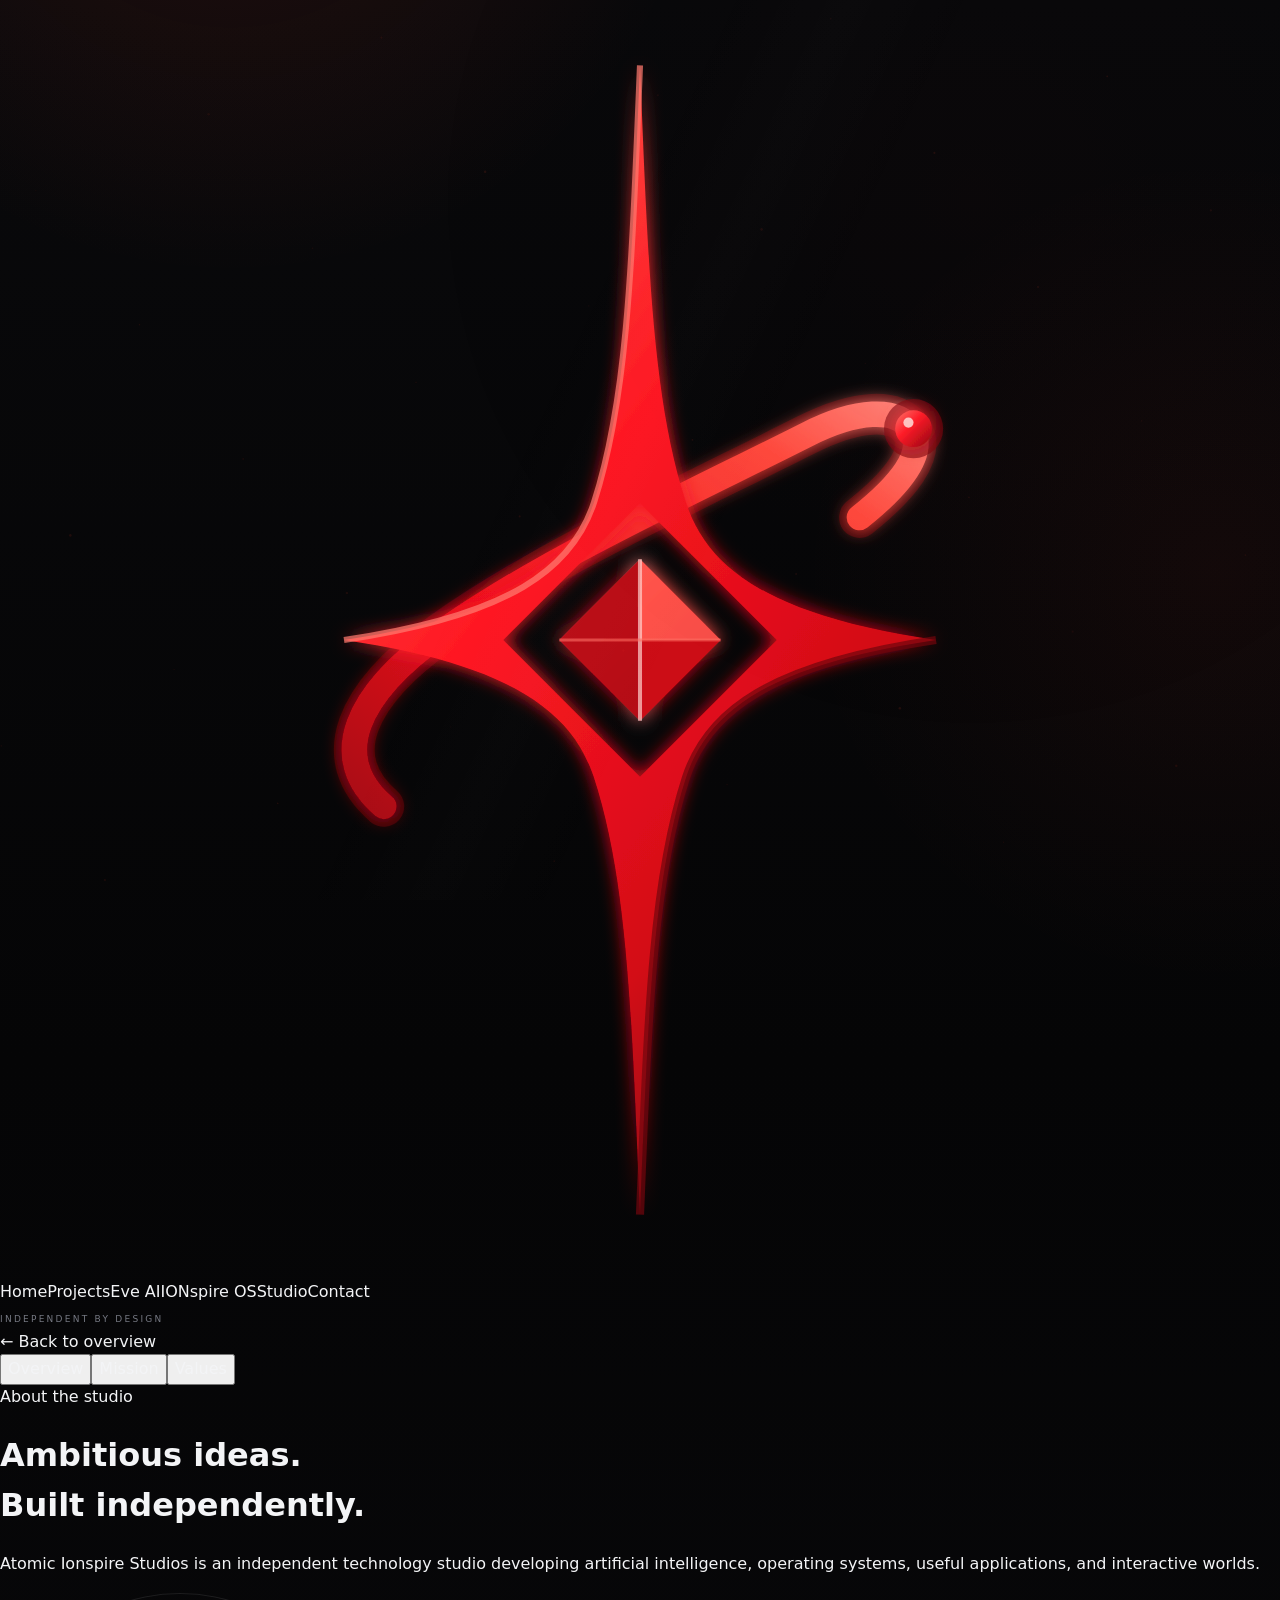
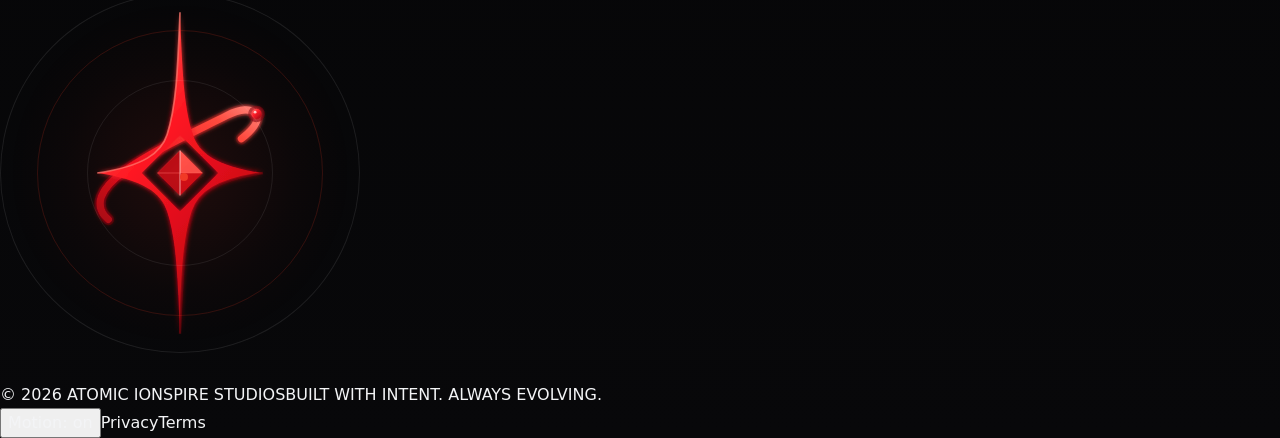
==== commit 1d50dbc6: "Adopt Ionspire brand mark on about.html" ====
--- a/about.html
+++ b/about.html
@@ -1,20 +1,53 @@
 <!doctype html>
-<html lang="en"><head><meta charset="utf-8"><meta name="viewport" content="width=device-width,initial-scale=1,viewport-fit=cover"><meta name="theme-color" content="#070708"><meta name="color-scheme" content="dark"><meta name="description" content="About Atomic Ionspire Studios, an independent technology and game studio."><link rel="canonical" href="https://atomicionspire.com/about.html"><meta property="og:site_name" content="Atomic Ionspire Studios"><meta property="og:title" content="About | Atomic Ionspire Studios"><meta property="og:description" content="About Atomic Ionspire Studios, an independent technology and game studio."><link rel="icon" href="assets/atomic-ionspire-binary-static.svg" type="image/svg+xml"><title>About | Atomic Ionspire Studios</title><link rel="stylesheet" href="style.css?v=5.0.0"><link rel="stylesheet" href="premium.css?v=5.0.0"><link rel="stylesheet" href="details.css?v=5.0.0"></head>
-<body data-site-version="5.0.0" class="detail-page"><a class="skip" href="#main">Skip to content</a>
-<canvas id="energy-field" aria-hidden="true"></canvas>
-<div class="site-noise" aria-hidden="true"></div>
-<div class="pointer-aura" aria-hidden="true"></div>
-<header class="site-header" data-header>
-  <a class="brand" href="index.html" aria-label="Atomic Ionspire Studios home"><img class="brand-mark" src="assets/atomic-ionspire-binary-static.svg" alt=""><span class="brand-type"><strong>ATOMIC IONSPIRE</strong><small>STUDIOS</small></span></a>
-  <button class="menu-btn" type="button" aria-expanded="false" aria-controls="primary-links"><span></span><span></span><span></span><span class="sr-only">Toggle navigation</span></button>
-  <nav id="primary-links" class="primary-nav" aria-label="Primary navigation"><a href="index.html">Home</a><a href="projects.html">Projects</a><a href="eve.html">Eve AI</a><a href="ionspire-os.html">IONspire OS</a><a href="about.html" aria-current="page">Studio</a><a href="contact.html">Contact</a></nav>
-  <span class="header-note">INDEPENDENT BY DESIGN</span>
-</header><main id="main"><section class="detail-hero section-shell reveal"><div class="detail-hero-copy"><div class="eyebrow"><span></span>ABOUT THE STUDIO</div><h1>Ambitious ideas.<br><em>Built independently.</em></h1><p class="hero-lead">Atomic Ionspire Studios is an independent technology studio developing artificial intelligence, operating systems, useful applications, and interactive worlds.</p><div class="tag-row"><span>INDEPENDENT</span><span>PRODUCT-DRIVEN</span><span>ALWAYS EVOLVING</span></div></div><div class="detail-emblem" aria-hidden="true"><span>AIS</span><i></i><b></b></div></section>
-<section class="section-shell detail-section reveal"><div class="section-kicker">OUR MISSION</div><div class="split-panel"><div><h2>Build technology <em>with purpose.</em></h2></div><div><p>From Eve and IONspire OS to JobForge and original games, our work connects intelligent systems with thoughtful interfaces. Each project has a clear purpose and a recognizable identity.</p></div></div></section>
-<section class="section-shell detail-section reveal"><div class="section-kicker">OUR APPROACH</div><div class="split-panel"><div><h2>Small studio.<br><em>Focused execution.</em></h2></div><div><p>We use modern development tools and emerging technology to move quickly without giving up personality. Every project starts with a strong concept and grows around what makes it distinct.</p></div></div></section>
-<section class="section-shell detail-section reveal"><div class="section-kicker">WHAT MATTERS TO US</div><div class="content-grid three"><article class="glass-card"><span>01</span><h3>User Control</h3><p>People should understand their tools, direct their AI, and make choices that have meaningful consequences.</p></article><article class="glass-card"><span>02</span><h3>Original Identity</h3><p>We aim for worlds, interfaces, and concepts that feel unmistakably ours.</p></article><article class="glass-card"><span>03</span><h3>Continuous Growth</h3><p>Each release is a foundation for stronger games, better tools, and a larger studio vision.</p></article></div></section></main><footer class="site-footer">
-  <a class="footer-brand" href="index.html"><img class="brand-mark" src="assets/atomic-ionspire-binary-static.svg" alt=""><span><strong>ATOMIC IONSPIRE</strong><small>STUDIOS</small></span></a>
-  <p>Independent technology. Original worlds. Built with intent.</p>
-  <div class="footer-links"><button id="motion" class="motion-toggle" type="button" aria-pressed="false">Motion: on</button><a href="https://github.com/atomicionspire">GitHub</a><a href="privacy.html">Privacy</a><a href="terms.html">Terms</a></div>
-  <small>© 2026 Atomic Ionspire Studios</small>
-</footer><script src="app.js?v=5.0.0"></script><script src="energy.js?v=5.0.0"></script></body></html>+<html lang="en"><head><meta charset="utf-8"><meta name="viewport" content="width=device-width,initial-scale=1"><meta name="theme-color" content="#08080a"><meta name="description" content="Atomic Ionspire Studios. Independent intelligence, operating systems, software and interactive worlds."><link rel="canonical" href="https://atomicionspire.com/about.html"><title>About | Atomic Ionspire Studios</title><link rel="icon" href="assets/ion-spire-v1.svg"><link rel="stylesheet" href="style.css?v=4.1.2"><link rel="stylesheet" href="premium.css?v=4.1.2"><link rel="stylesheet" href="details.css?v=4.1.2"><style>/* Explicit panel focus avoids Chromium's automatic scroll-container ring. */
+#main,#main .panel,#main .detail-screen{outline:0!important}
+body[data-input="keyboard"] #main:focus-visible,body[data-input="keyboard"] #main .panel:focus-visible,body[data-input="keyboard"] #main .detail-screen:focus-visible{box-shadow:inset 0 0 0 2px #ff4930}
+</style></head>
+<body data-site-version="4.1.2" class="detail-page"><a class="skip" href="#main">Skip to content</a><canvas id="energy-field" aria-hidden="true"></canvas><div class="scene-vignette" aria-hidden="true"></div><div class="transition-curtain" aria-hidden="true"></div><div class="pointer-light" aria-hidden="true"></div><div class="grain" aria-hidden="true"></div>
+<div class="shell"><header><a class="brand" href="index.html#home" aria-label="Atomic Ionspire Studios home"><img src="assets/ion-spire-v1.svg" alt=""><span>ATOMIC <b>IONSPIRE</b><small>STUDIOS</small></span></a><nav aria-label="Studio sections"><a href="index.html#home">Home</a><a href="index.html#projects">Projects</a><a href="index.html#eve">Eve AI</a><a href="index.html#os">IONspire OS</a><a href="index.html#about" aria-current="page">Studio</a><a href="index.html#contact">Contact</a></nav><span class="header-note">INDEPENDENT BY DESIGN</span></header>
+<main id="main" tabindex="-1" class="detail-main"><div class="detail-toolbar"><a class="back-link" href="index.html#about">← Back to overview</a><div class="detail-tabs" role="tablist" aria-label="Page sections"><button role="tab" id="detail-tab-0" aria-controls="detail-0" aria-selected="true" tabindex="0">Overview</button><button role="tab" id="detail-tab-1" aria-controls="detail-1" aria-selected="false" tabindex="-1">Mission</button><button role="tab" id="detail-tab-2" aria-controls="detail-2" aria-selected="false" tabindex="-1">Values</button></div></div><div class="detail-screen" id="detail-0" role="tabpanel" aria-labelledby="detail-tab-0" tabindex="0"><div class="detail-intro-copy"><div class="page-hero">
+<div class="wrap">
+<div class="kicker">About the studio</div>
+<h1>Ambitious ideas.<br>
+<span class="stroke">Built independently.</span>
+</h1>
+<p class="lead">Atomic Ionspire Studios is an independent technology studio developing artificial intelligence, operating systems, useful applications, and interactive worlds.</p>
+</div>
+</div>
+</div><div class="detail-emblem" aria-hidden="true"><div class="orbit orbit-one"></div><img src="assets/ion-spire-v1.svg" alt=""></div></div><div class="detail-screen" id="detail-1" role="tabpanel" aria-labelledby="detail-tab-1" tabindex="0" hidden=""><section class="section">
+<div class="feature wrap">
+<div>
+<div class="kicker">Our mission</div>
+<h2 class="title">Build technology with purpose.</h2>
+<p class="muted">From Eve and IONspire OS to JobForge and original games, our work connects intelligent systems with thoughtful interfaces. Each project has a clear purpose and a recognizable identity.</p>
+</div>
+<div>
+<div class="kicker">Our approach</div>
+<h2 class="title">Small studio. Focused execution.</h2>
+<p class="muted">We use modern development tools and emerging technology to move quickly without giving up personality. Every project starts with a strong concept and grows around what makes it distinct.</p>
+</div>
+</div>
+</section>
+</div><div class="detail-screen" id="detail-2" role="tabpanel" aria-labelledby="detail-tab-2" tabindex="0" hidden=""><section class="section">
+<div class="wrap">
+<div class="kicker">What matters to us</div>
+<div class="cards">
+<article class="card">
+<div class="num">01</div>
+<h3>User Control</h3>
+<p class="muted">People should understand their tools, direct their AI, and make choices that have meaningful consequences.</p>
+</article>
+<article class="card">
+<div class="num">02</div>
+<h3>Original Identity</h3>
+<p class="muted">We aim for worlds, interfaces, and concepts that feel unmistakably ours.</p>
+</article>
+<article class="card">
+<div class="num">03</div>
+<h3>Continuous Growth</h3>
+<p class="muted">Each release is a foundation for stronger games, better tools, and a larger studio vision.</p>
+</article>
+</div>
+</div>
+</section>
+</div></main><footer><span>© 2026 ATOMIC IONSPIRE STUDIOS</span><span class="footer-center">BUILT WITH INTENT. ALWAYS EVOLVING.</span><div><button id="motion" aria-pressed="false">Motion: on</button><a href="privacy.html">Privacy</a><a href="terms.html">Terms</a></div></footer></div><script src="details.js?v=4.1.2"></script><script src="energy.js?v=4.1.2"></script></body></html>
